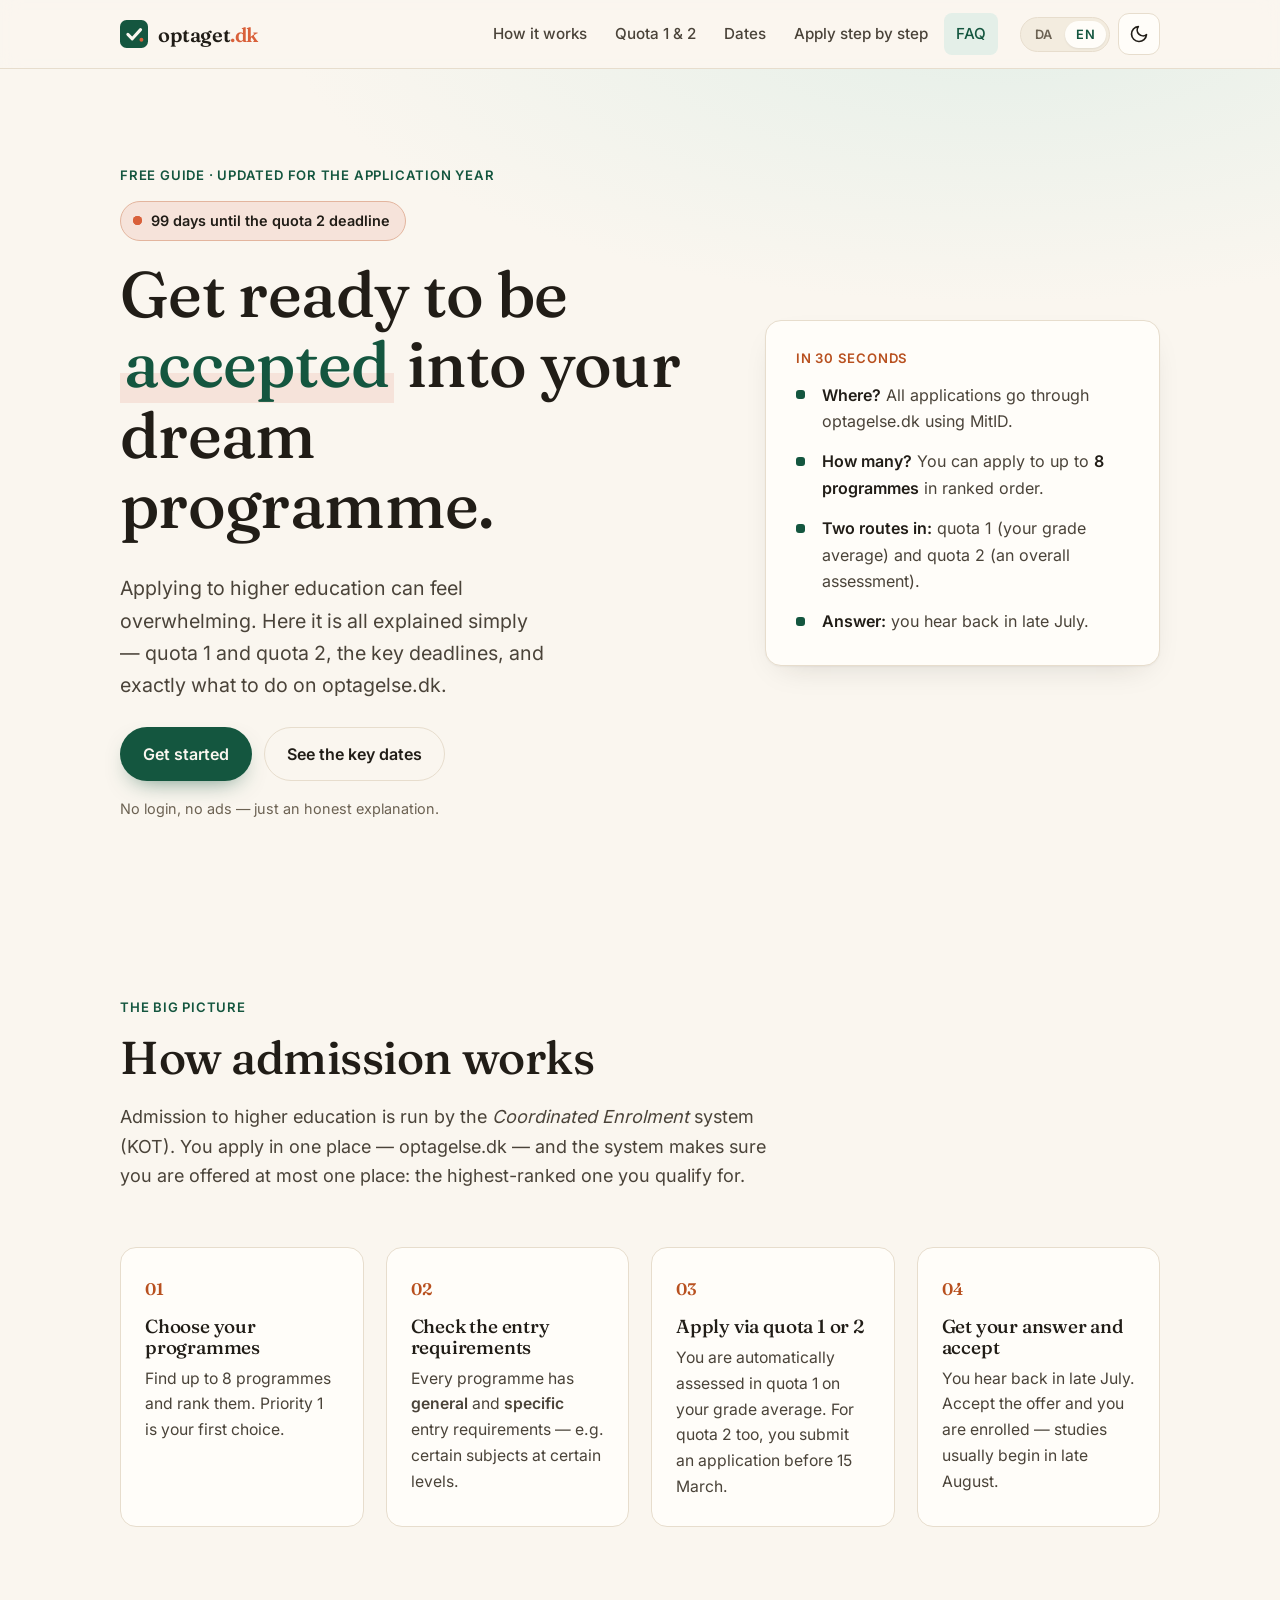
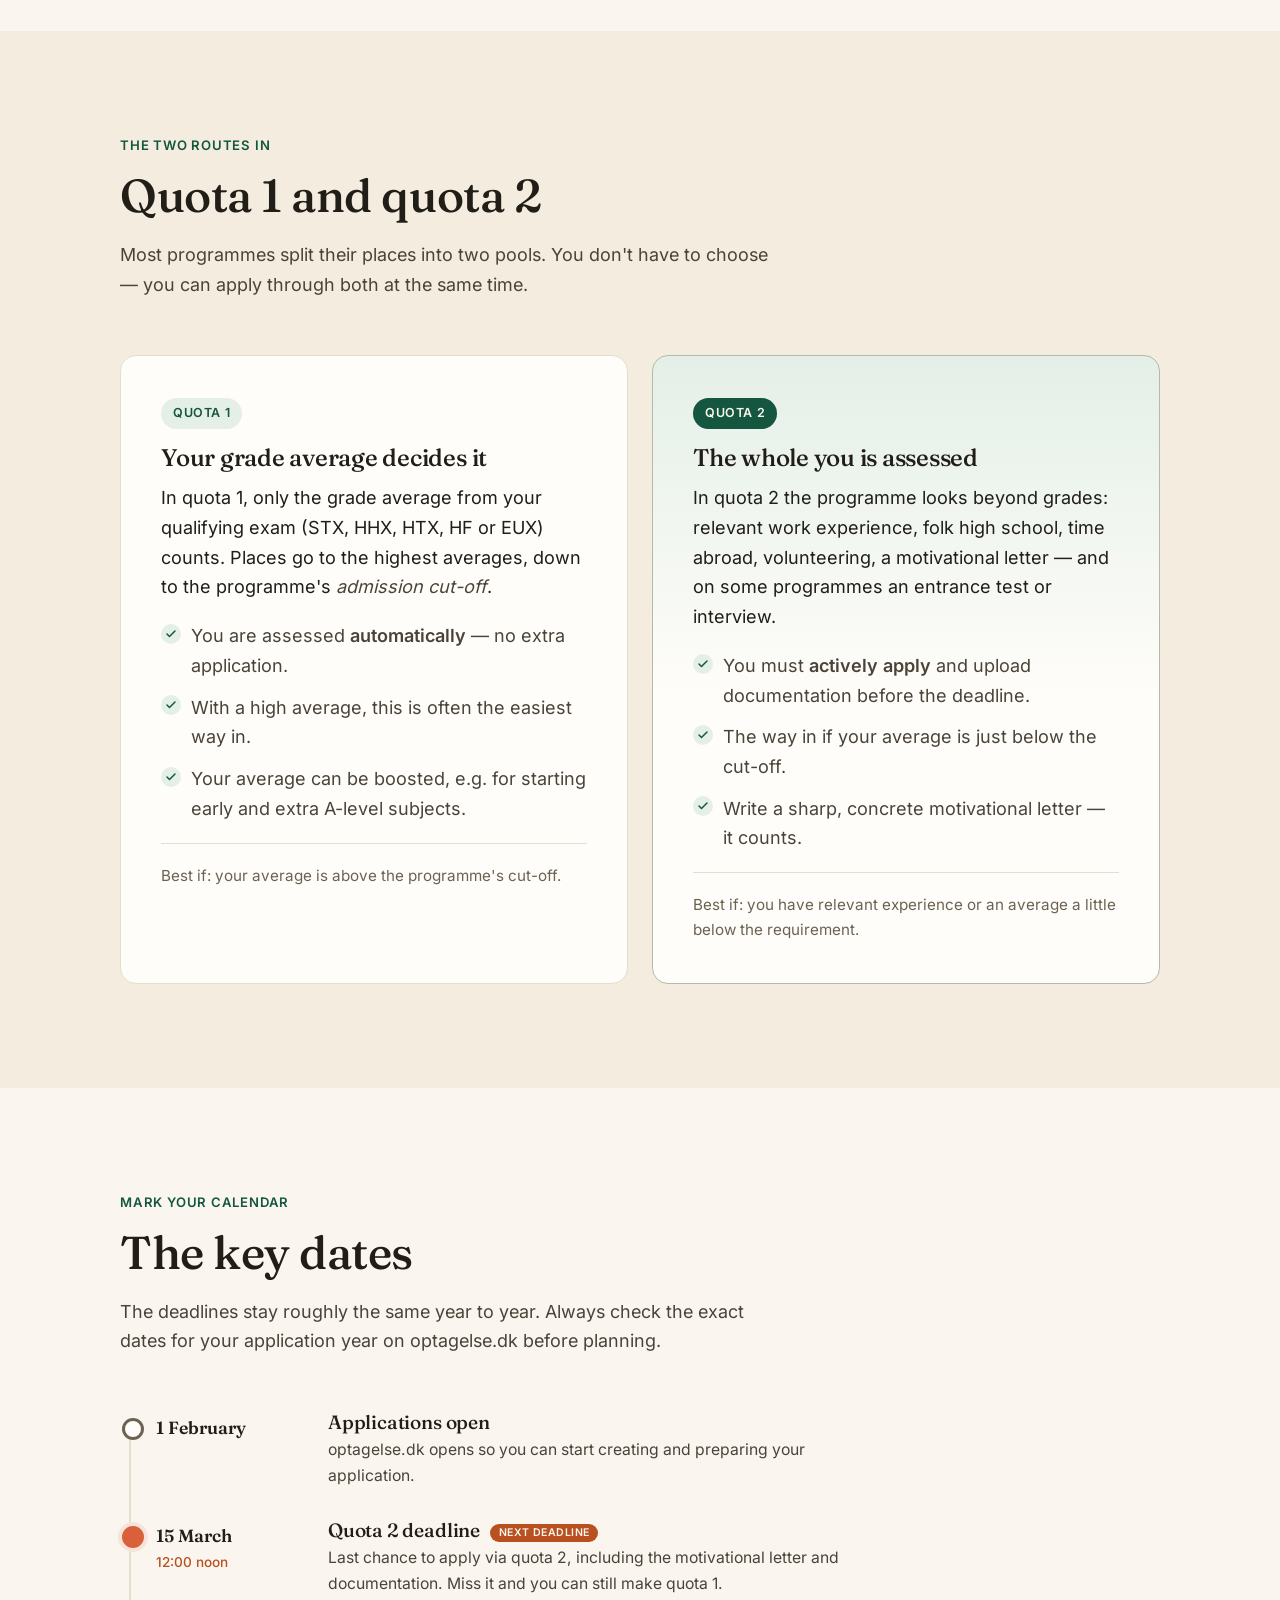
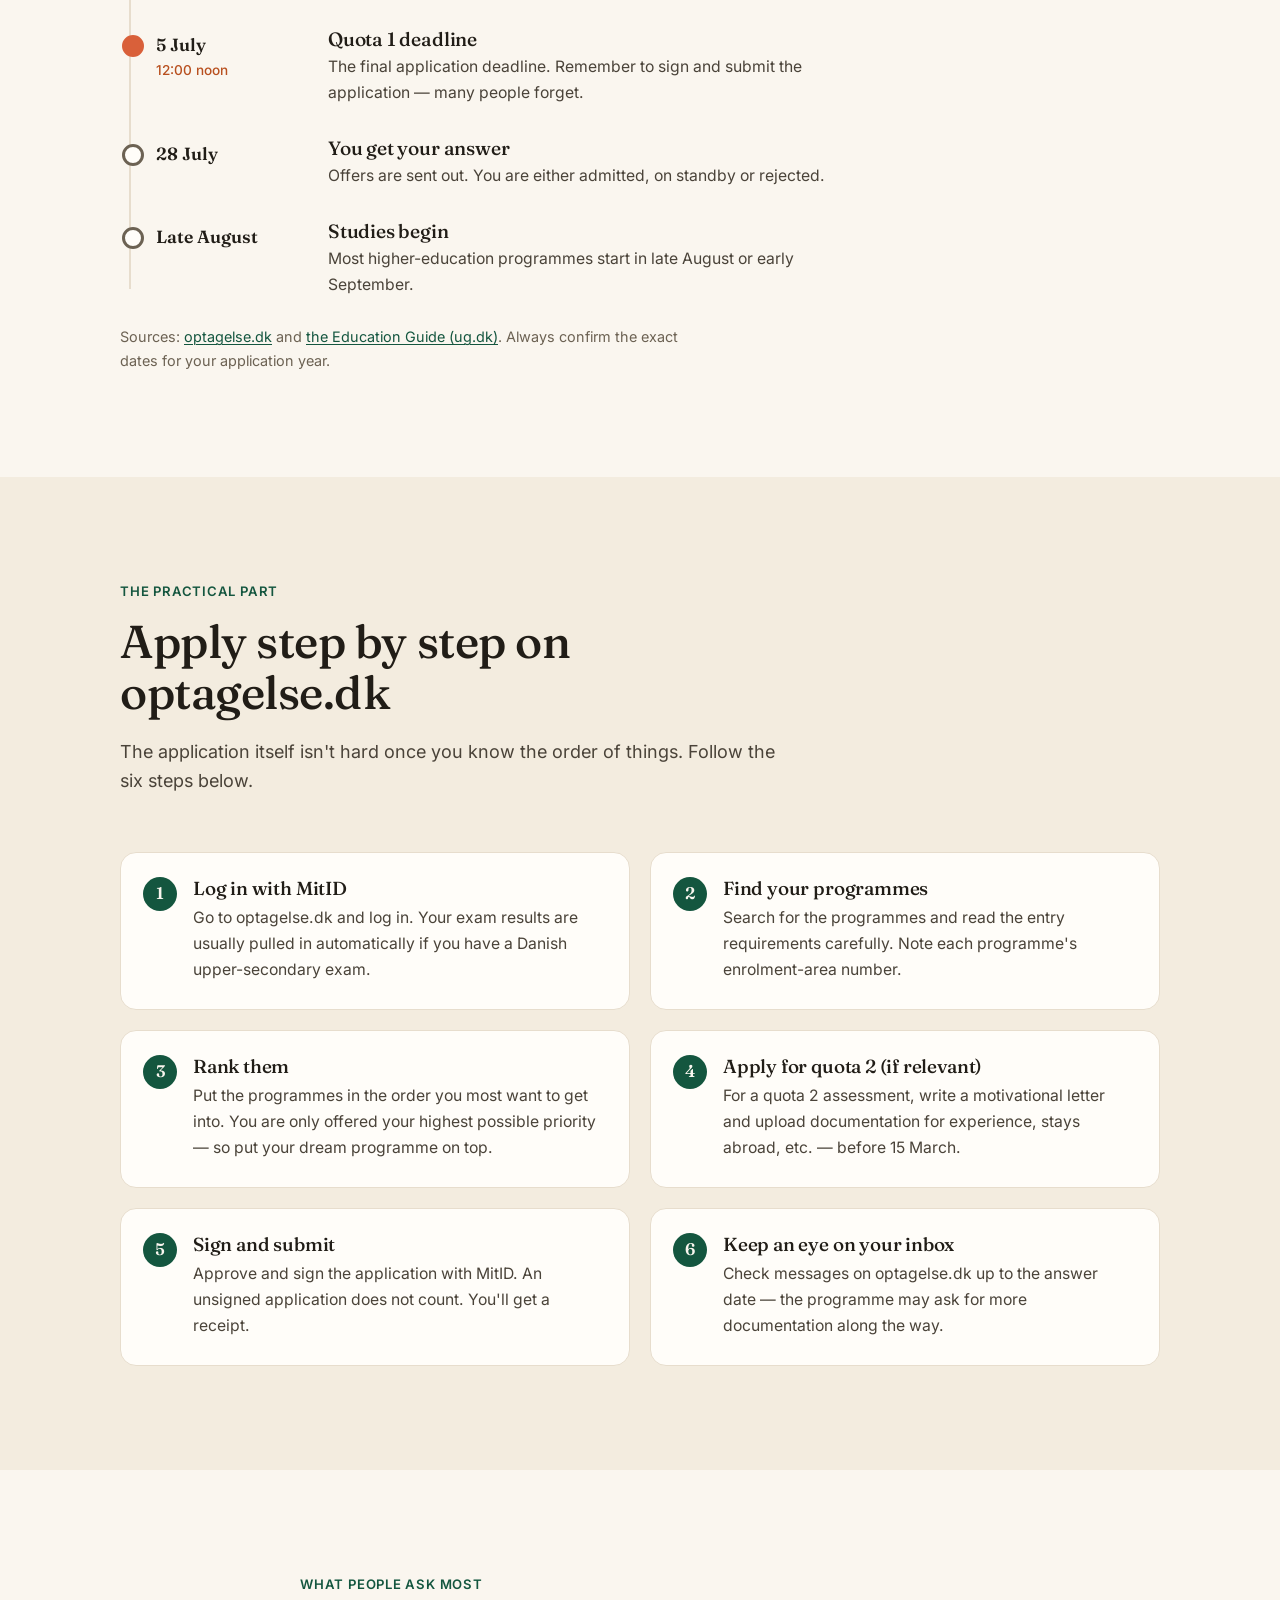
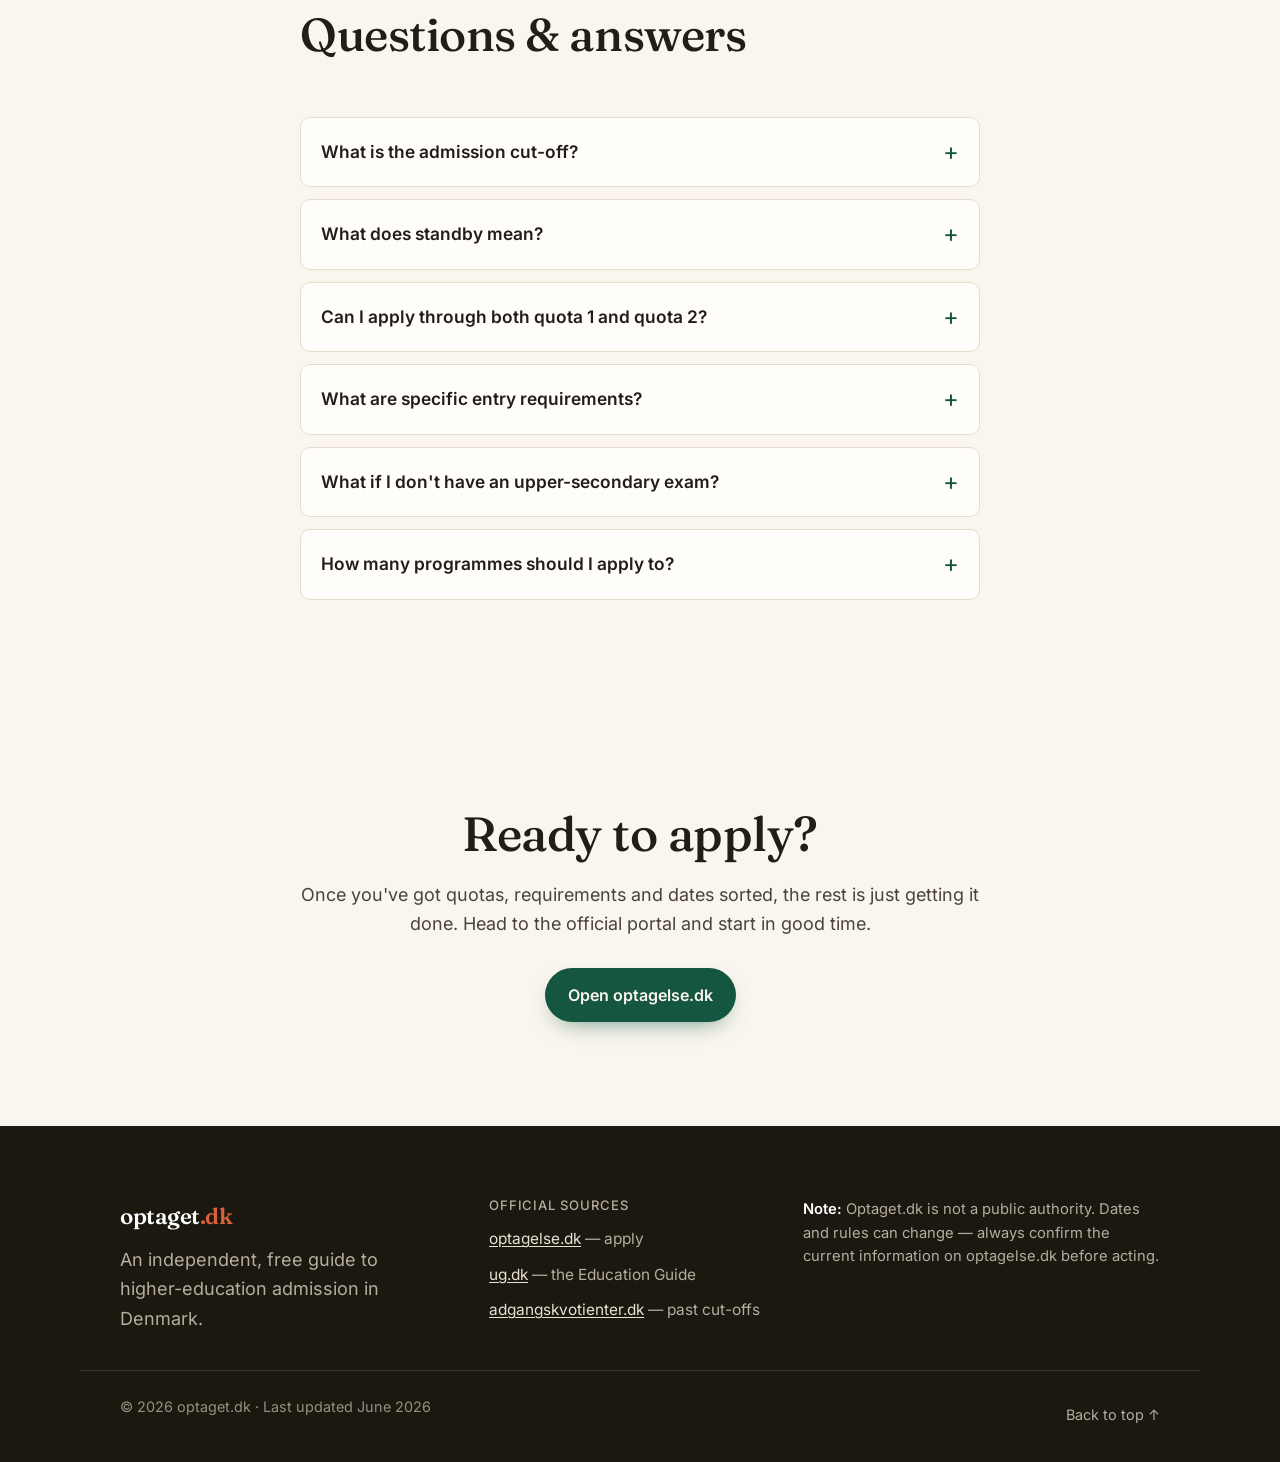
==== index.html @ 53b621f3 "HowTo-schema, sidst opdateret/kilder, a11y AA, print, progressbar, vedligehold - HowTo-strukturerede" ====
<!DOCTYPE html>
<html lang="da">
<head>
  <meta charset="UTF-8" />
  <meta name="viewport" content="width=device-width, initial-scale=1.0" />

  <!-- No-flash: sæt tema + sprog før render -->
  <script>
    (function () {
      try {
        var t = localStorage.getItem("optaget-theme");
        if (!t) t = matchMedia("(prefers-color-scheme: dark)").matches ? "dark" : "light";
        document.documentElement.setAttribute("data-theme", t);

        var l = localStorage.getItem("optaget-lang");
        if (!l) {
          var langs = navigator.languages || [navigator.language || "da"];
          l = langs.some(function (x) { return x && x.toLowerCase().indexOf("da") === 0; }) ? "da" : "en";
        }
        document.documentElement.setAttribute("lang", l);
      } catch (e) {}
    })();
  </script>

  <title>Optaget.dk — Din enkle guide til studieoptag i Danmark</title>
  <meta name="description" content="En enkel, gratis guide til at blive optaget på en videregående uddannelse i Danmark: kvote 1, kvote 2, vigtige datoer og sådan søger du trin for trin på optagelse.dk." />
  <meta name="theme-color" content="#14563f" media="(prefers-color-scheme: light)" />
  <meta name="theme-color" content="#16140e" media="(prefers-color-scheme: dark)" />

  <meta property="og:title" content="Optaget.dk — Din enkle guide til studieoptag" />
  <meta property="og:description" content="Kvote 1 og 2, vigtige frister og sådan søger du trin for trin på optagelse.dk." />
  <meta property="og:type" content="website" />
  <meta property="og:locale" content="da_DK" />
  <meta property="og:locale:alternate" content="en_GB" />
  <meta property="og:url" content="https://optaget.dk/" />
  <meta property="og:image" content="https://optaget.dk/assets/og-image.png" />
  <meta property="og:image:width" content="1200" />
  <meta property="og:image:height" content="630" />
  <meta property="og:image:alt" content="Optaget.dk — din enkle guide til studieoptag i Danmark" />
  <meta name="twitter:card" content="summary_large_image" />

  <link rel="icon" href="favicon.svg" type="image/svg+xml" />
  <link rel="apple-touch-icon" href="/assets/icons/apple-touch-icon.png" />
  <link rel="manifest" href="/site.webmanifest" />
  <link rel="canonical" href="https://optaget.dk/" />

  <link rel="preload" href="assets/fonts/inter-latin.woff2" as="font" type="font/woff2" crossorigin />
  <link rel="preload" href="assets/fonts/fraunces-latin.woff2" as="font" type="font/woff2" crossorigin />

  <link rel="stylesheet" href="assets/styles.css" />

  <!-- Strukturerede data: hjemmeside + FAQ (kan give rich results i Google) -->
  <script type="application/ld+json">
  {
    "@context": "https://schema.org",
    "@graph": [
      {
        "@type": "WebSite",
        "@id": "https://optaget.dk/#website",
        "url": "https://optaget.dk/",
        "name": "Optaget.dk",
        "description": "En enkel, gratis guide til studieoptag i Danmark: kvote 1, kvote 2, vigtige datoer og sådan søger du på optagelse.dk.",
        "inLanguage": "da-DK"
      },
      {
        "@type": "HowTo",
        "@id": "https://optaget.dk/#how-to-apply",
        "name": "Sådan søger du ind på en videregående uddannelse i Danmark",
        "description": "Trin for trin: sådan søger du ind via optagelse.dk — fra login med MitID til underskrift og svar.",
        "inLanguage": "da-DK",
        "totalTime": "PT1H",
        "tool": [
          { "@type": "HowToTool", "name": "MitID" },
          { "@type": "HowToTool", "name": "optagelse.dk" }
        ],
        "step": [
          { "@type": "HowToStep", "position": 1, "name": "Log ind med MitID", "text": "Gå til optagelse.dk og log ind. Dine eksamensresultater hentes typisk automatisk, hvis du har en dansk gymnasial eksamen.", "url": "https://optaget.dk/#trin" },
          { "@type": "HowToStep", "position": 2, "name": "Find dine uddannelser", "text": "Søg uddannelserne frem og læs adgangskravene grundigt. Notér uddannelsens optagelsesområdenummer.", "url": "https://optaget.dk/#trin" },
          { "@type": "HowToStep", "position": 3, "name": "Prioritér", "text": "Sæt uddannelserne i den rækkefølge, du helst vil ind på. Du bliver kun tilbudt din højest mulige prioritet — så sæt drømmestudiet øverst.", "url": "https://optaget.dk/#trin" },
          { "@type": "HowToStep", "position": 4, "name": "Søg kvote 2 (hvis relevant)", "text": "Skal du vurderes i kvote 2, skriver du en motiveret ansøgning og uploader dokumentation for erfaring, ophold m.m. — inden 15. marts.", "url": "https://optaget.dk/#trin" },
          { "@type": "HowToStep", "position": 5, "name": "Underskriv og send", "text": "Godkend og signér ansøgningen med MitID. En ansøgning, der ikke er underskrevet, tæller ikke. Du får en kvittering.", "url": "https://optaget.dk/#trin" },
          { "@type": "HowToStep", "position": 6, "name": "Hold øje med din indbakke", "text": "Tjek beskeder på optagelse.dk frem til svardatoen — uddannelsen kan bede om mere dokumentation undervejs.", "url": "https://optaget.dk/#trin" }
        ]
      },
      {
        "@type": "FAQPage",
        "@id": "https://optaget.dk/#faq",
        "inLanguage": "da-DK",
        "mainEntity": [
          {
            "@type": "Question",
            "name": "Hvad er adgangskvotienten?",
            "acceptedAnswer": { "@type": "Answer", "text": "Det er det laveste gennemsnit, der gav adgang til en uddannelse i kvote 1 sidste år. Den fastsættes ikke på forhånd — den afhænger af, hvor mange der søger, og hvilke snit de har. Tallet fra sidste år er kun en pejling." }
          },
          {
            "@type": "Question",
            "name": "Hvad betyder standby?",
            "acceptedAnswer": { "@type": "Answer", "text": "Et standbytilbud betyder, at du ikke fik en plads nu, men kommer forrest i køen, hvis en plads bliver ledig — ellers er du garanteret optagelse året efter, hvis du takker ja. Du skal aktivt acceptere standbypladsen." }
          },
          {
            "@type": "Question",
            "name": "Kan jeg søge både kvote 1 og kvote 2?",
            "acceptedAnswer": { "@type": "Answer", "text": "Ja. Søger du i kvote 2 inden 15. marts, bliver du vurderet i begge kvoter automatisk. Det giver dig to chancer for at komme ind på samme uddannelse." }
          },
          {
            "@type": "Question",
            "name": "Hvad er specifikke adgangskrav?",
            "acceptedAnswer": { "@type": "Answer", "text": "Det er bestemte fag på bestemte niveauer (fx Matematik B eller Engelsk B), som du skal have bestået for at kunne optages. Nogle uddannelser kræver også en bestemt minimumskarakter i et fag eller et bestemt samlet snit." }
          },
          {
            "@type": "Question",
            "name": "Hvad hvis jeg ikke har en gymnasial eksamen?",
            "acceptedAnswer": { "@type": "Answer", "text": "Du kan ofte stadig komme i betragtning i kvote 2 på baggrund af en samlet vurdering, og nogle uddannelser tilbyder en optagelsesprøve. Mangler du enkelte fag, kan du tage dem som GSK (gymnasiale suppleringskurser) eller enkeltfag på HF." }
          },
          {
            "@type": "Question",
            "name": "Hvor mange uddannelser bør jeg søge?",
            "acceptedAnswer": { "@type": "Answer", "text": "Du kan søge op til 8. Det er en god idé at bruge flere prioriteter: et par ambitiøse ønsker øverst og mindst én realistisk mulighed længere nede, så du har et sikkerhedsnet." }
          }
        ]
      }
    ]
  }
  </script>
</head>
<body>
  <div class="reading-progress" aria-hidden="true"><span data-progress-bar></span></div>
  <a class="skip-link" href="#hovedindhold" data-i18n="a11y.skip">Spring til indhold</a>

  <header class="site-header" id="top">
    <div class="container header-inner">
      <a class="brand" href="#top" aria-label="Optaget.dk">
        <span class="brand-mark" aria-hidden="true">
          <svg viewBox="0 0 64 64" xmlns="http://www.w3.org/2000/svg">
            <rect width="64" height="64" rx="15" fill="#14563f"/>
            <path d="M18 33 L28 43 L47 22" fill="none" stroke="#faf6ef" stroke-width="7" stroke-linecap="round" stroke-linejoin="round"/>
            <circle cx="49" cy="45" r="4.5" fill="#d9603a"/>
          </svg>
        </span>
        <span class="brand-name">optaget<span class="brand-dot">.dk</span></span>
      </a>

      <div class="header-right">
        <nav class="site-nav" aria-label="Hovedmenu">
          <ul class="nav-list" id="nav-list">
            <li><a href="#sadan-virker-det" data-i18n="nav.how">Sådan virker det</a></li>
            <li><a href="#kvoter" data-i18n="nav.quotas">Kvote 1 &amp; 2</a></li>
            <li><a href="#datoer" data-i18n="nav.dates">Datoer</a></li>
            <li><a href="#trin" data-i18n="nav.apply">Søg trin for trin</a></li>
            <li><a href="#faq" data-i18n="nav.faq">FAQ</a></li>
          </ul>
        </nav>

        <div class="tools">
          <div class="lang-switch" role="group" aria-label="Sprog / Language">
            <button type="button" class="lang-btn" data-lang-set="da" aria-pressed="true">DA</button>
            <button type="button" class="lang-btn" data-lang-set="en" aria-pressed="false">EN</button>
          </div>

          <button type="button" class="icon-btn theme-btn" data-theme-toggle
                  aria-label="Skift mellem lys og mørk" data-i18n-aria="a11y.theme">
            <svg class="ic ic-sun" viewBox="0 0 24 24" aria-hidden="true" fill="none" stroke="currentColor" stroke-width="2" stroke-linecap="round" stroke-linejoin="round">
              <circle cx="12" cy="12" r="4"/>
              <path d="M12 2v2M12 20v2M4.93 4.93l1.41 1.41M17.66 17.66l1.41 1.41M2 12h2M20 12h2M4.93 19.07l1.41-1.41M17.66 6.34l1.41-1.41"/>
            </svg>
            <svg class="ic ic-moon" viewBox="0 0 24 24" aria-hidden="true" fill="none" stroke="currentColor" stroke-width="2" stroke-linecap="round" stroke-linejoin="round">
              <path d="M21 12.79A9 9 0 1 1 11.21 3 7 7 0 0 0 21 12.79z"/>
            </svg>
          </button>

          <button class="icon-btn nav-toggle" aria-expanded="false" aria-controls="nav-list"
                  aria-label="Åbn menu" data-i18n-aria="a11y.menu">
            <span class="nav-toggle-bar" aria-hidden="true"></span>
          </button>
        </div>
      </div>
    </div>
  </header>

  <main id="hovedindhold">

    <!-- HERO -->
    <section class="hero">
      <div class="container hero-grid">
        <div class="hero-text">
          <p class="eyebrow" data-i18n="hero.eyebrow">Gratis guide · opdateret til ansøgningsåret</p>
          <a class="next-deadline" href="#datoer" data-next-deadline hidden>
            <span class="nd-dot" aria-hidden="true"></span>
            <span data-nd-text></span>
          </a>
          <h1 data-i18n-html="hero.h1">Bliv klar til at blive <span class="hl">optaget</span> på drømmestudiet.</h1>
          <p class="lead" data-i18n="hero.lead">
            At søge ind på en videregående uddannelse kan virke uoverskueligt.
            Her får du det hele forklaret enkelt — kvote 1 og kvote 2,
            de vigtige frister, og præcis hvad du skal gøre på optagelse.dk.
          </p>
          <div class="hero-cta">
            <a class="btn btn-primary" href="#trin" data-i18n="hero.cta1">Kom i gang</a>
            <a class="btn btn-ghost" href="#datoer" data-i18n="hero.cta2">Se de vigtige datoer</a>
          </div>
          <p class="hero-note" data-i18n="hero.note">Ingen login, ingen reklamer — bare en ærlig forklaring.</p>
        </div>

        <aside class="hero-card" aria-label="Hurtigt overblik">
          <h2 class="card-title" data-i18n="hero.cardTitle">På 30 sekunder</h2>
          <ul class="quick-list">
            <li data-i18n-html="hero.q1"><strong>Hvor?</strong> Alle ansøgninger sker på <span class="nowrap">optagelse.dk</span> med MitID.</li>
            <li data-i18n-html="hero.q2"><strong>Hvor mange?</strong> Du kan søge op til <strong>8 uddannelser</strong> i prioriteret rækkefølge.</li>
            <li data-i18n-html="hero.q3"><strong>To veje ind:</strong> kvote 1 (dit snit) og kvote 2 (en helhedsvurdering).</li>
            <li data-i18n-html="hero.q4"><strong>Svar:</strong> du får besked sidst i juli.</li>
          </ul>
        </aside>
      </div>
    </section>

    <!-- SÅDAN VIRKER DET -->
    <section id="sadan-virker-det" class="section">
      <div class="container">
        <header class="section-head">
          <p class="eyebrow" data-i18n="how.eyebrow">Det store billede</p>
          <h2 data-i18n="how.h2">Sådan virker optagelsen</h2>
          <p class="section-intro" data-i18n-html="how.intro">
            Optaget til de videregående uddannelser styres af <em>Den Koordinerede
            Tilmelding</em> (KOT). Du søger ét sted — optagelse.dk — og systemet
            sørger for, at du højst får tilbudt én plads: den højest prioriterede,
            du kan komme ind på.
          </p>
        </header>

        <div class="feature-grid">
          <article class="feature">
            <span class="feature-num">01</span>
            <h3 data-i18n="how.f1.t">Vælg dine uddannelser</h3>
            <p data-i18n="how.f1.d">Find op til 8 uddannelser og sæt dem i prioriteret rækkefølge. Prioritet 1 er dit førstevalg.</p>
          </article>
          <article class="feature">
            <span class="feature-num">02</span>
            <h3 data-i18n="how.f2.t">Tjek adgangskravene</h3>
            <p data-i18n-html="how.f2.d">Hver uddannelse har <strong>generelle</strong> og <strong>specifikke</strong> adgangskrav — fx bestemte fag på bestemte niveauer.</p>
          </article>
          <article class="feature">
            <span class="feature-num">03</span>
            <h3 data-i18n="how.f3.t">Søg via kvote 1 eller 2</h3>
            <p data-i18n="how.f3.d">Du bliver automatisk vurderet i kvote 1 på dit snit. Vil du også i kvote 2, sender du en ansøgning før 15. marts.</p>
          </article>
          <article class="feature">
            <span class="feature-num">04</span>
            <h3 data-i18n="how.f4.t">Få svar og sig ja</h3>
            <p data-i18n="how.f4.d">Sidst i juli får du svar. Takker du ja til pladsen, er du optaget — og studiestart er typisk sidst i august.</p>
          </article>
        </div>
      </div>
    </section>

    <!-- KVOTER -->
    <section id="kvoter" class="section section-alt">
      <div class="container">
        <header class="section-head">
          <p class="eyebrow" data-i18n="q.eyebrow">De to veje ind</p>
          <h2 data-i18n="q.h2">Kvote 1 og kvote 2</h2>
          <p class="section-intro" data-i18n="q.intro">
            De fleste uddannelser fordeler deres pladser i to puljer. Du behøver
            ikke vælge — du kan sagtens søge gennem begge på samme tid.
          </p>
        </header>

        <div class="kvote-grid">
          <article class="kvote-card">
            <div class="kvote-tag" data-i18n="q1.tag">Kvote 1</div>
            <h3 data-i18n="q1.t">Dit eksamensgennemsnit afgør det</h3>
            <p data-i18n-html="q1.body">
              I kvote 1 tæller kun gennemsnittet fra din adgangsgivende eksamen
              (STX, HHX, HTX, HF eller EUX). Pladserne gives til dem med de
              højeste snit, ned til uddannelsens <em>adgangskvotient</em>.
            </p>
            <ul class="check-list">
              <li data-i18n-html="q1.li1">Du bliver vurderet <strong>automatisk</strong> — ingen ekstra ansøgning.</li>
              <li data-i18n="q1.li2">Har du et højt snit, er det ofte den nemmeste vej ind.</li>
              <li data-i18n="q1.li3">Din kvotient kan stige med bonus for fx tidlig studiestart og ekstra A-fag.</li>
            </ul>
            <p class="kvote-foot" data-i18n="q1.foot">Bedst hvis: dit snit er over uddannelsens adgangskvotient.</p>
          </article>

          <article class="kvote-card kvote-card--accent">
            <div class="kvote-tag" data-i18n="q2.tag">Kvote 2</div>
            <h3 data-i18n="q2.t">Hele dig bliver vurderet</h3>
            <p data-i18n="q2.body">
              I kvote 2 ser uddannelsen på mere end karakterer: relevant
              erhvervserfaring, højskole, udlandsophold, frivilligt arbejde,
              en motiveret ansøgning — og på nogle studier en optagelsesprøve
              eller samtale.
            </p>
            <ul class="check-list">
              <li data-i18n-html="q2.li1">Du skal <strong>aktivt søge</strong> og uploade dokumentation før fristen.</li>
              <li data-i18n="q2.li2">Den vej ind, hvis dit snit er lige under adgangskvotienten.</li>
              <li data-i18n="q2.li3">Skriv en skarp, konkret motiveret ansøgning — den tæller.</li>
            </ul>
            <p class="kvote-foot" data-i18n="q2.foot">Bedst hvis: du har relevant erfaring eller et snit lidt under kravet.</p>
          </article>
        </div>
      </div>
    </section>

    <!-- DATOER -->
    <section id="datoer" class="section">
      <div class="container">
        <header class="section-head">
          <p class="eyebrow" data-i18n="d.eyebrow">Sæt kryds i kalenderen</p>
          <h2 data-i18n="d.h2">De vigtige datoer</h2>
          <p class="section-intro" data-i18n="d.intro">
            Fristerne ligger nogenlunde fast år efter år. Tjek altid de præcise
            datoer for dit ansøgningsår på optagelse.dk, før du planlægger.
          </p>
        </header>

        <ol class="timeline">
          <li class="timeline-item">
            <div class="timeline-date"><span data-i18n="d.t1.date">1. februar</span></div>
            <div class="timeline-body">
              <h3 data-i18n="d.t1.t">Ansøgningen åbner</h3>
              <p data-i18n="d.t1.d">optagelse.dk åbner, så du kan begynde at oprette og forberede din ansøgning.</p>
            </div>
          </li>
          <li class="timeline-item is-highlight" data-deadline="kvote2">
            <div class="timeline-date"><span data-i18n="d.t2.date">15. marts</span><span class="time" data-i18n="d.t2.time">kl. 12:00</span></div>
            <div class="timeline-body">
              <h3 data-i18n="d.t2.t">Frist for kvote 2</h3>
              <p data-i18n="d.t2.d">Sidste chance for at søge i kvote 2, inkl. motiveret ansøgning og dokumentation. Misser du den, kan du stadig nå kvote 1.</p>
            </div>
          </li>
          <li class="timeline-item is-highlight" data-deadline="kvote1">
            <div class="timeline-date"><span data-i18n="d.t3.date">5. juli</span><span class="time" data-i18n="d.t3.time">kl. 12:00</span></div>
            <div class="timeline-body">
              <h3 data-i18n="d.t3.t">Frist for kvote 1</h3>
              <p data-i18n="d.t3.d">Den endelige ansøgningsfrist. Husk at underskrive og sende ansøgningen — det glemmer mange.</p>
            </div>
          </li>
          <li class="timeline-item">
            <div class="timeline-date"><span data-i18n="d.t4.date">28. juli</span></div>
            <div class="timeline-body">
              <h3 data-i18n="d.t4.t">Du får svar</h3>
              <p data-i18n="d.t4.d">Svarene sendes ud. Du er enten optaget, på standby eller har fået afslag.</p>
            </div>
          </li>
          <li class="timeline-item">
            <div class="timeline-date"><span data-i18n="d.t5.date">Sidst i august</span></div>
            <div class="timeline-body">
              <h3 data-i18n="d.t5.t">Studiestart</h3>
              <p data-i18n="d.t5.d">De fleste videregående uddannelser starter i slutningen af august eller begyndelsen af september.</p>
            </div>
          </li>
        </ol>
        <p class="section-source" data-i18n-html="d.sources">
          Kilder: <a href="https://optagelse.dk" target="_blank" rel="noopener">optagelse.dk</a>
          og <a href="https://www.ug.dk" target="_blank" rel="noopener">UddannelsesGuiden (ug.dk)</a>.
          Bekræft altid de præcise datoer for dit ansøgningsår.
        </p>
      </div>
    </section>

    <!-- TRIN FOR TRIN -->
    <section id="trin" class="section section-alt">
      <div class="container">
        <header class="section-head">
          <p class="eyebrow" data-i18n="ap.eyebrow">Den praktiske del</p>
          <h2 data-i18n="ap.h2">Søg trin for trin på optagelse.dk</h2>
          <p class="section-intro" data-i18n="ap.intro">
            Selve ansøgningen er ikke svær, når du ved, hvad rækkefølgen er.
            Følg de seks trin herunder.
          </p>
        </header>

        <ol class="steps">
          <li class="step">
            <h3 data-i18n="ap.s1.t">Log ind med MitID</h3>
            <p data-i18n="ap.s1.d">Gå til optagelse.dk og log ind. Dine eksamensresultater hentes typisk automatisk, hvis du har en dansk gymnasial eksamen.</p>
          </li>
          <li class="step">
            <h3 data-i18n="ap.s2.t">Find dine uddannelser</h3>
            <p data-i18n="ap.s2.d">Søg uddannelserne frem og læs adgangskravene grundigt. Notér uddannelsens optagelsesområdenummer.</p>
          </li>
          <li class="step">
            <h3 data-i18n="ap.s3.t">Prioritér</h3>
            <p data-i18n="ap.s3.d">Sæt uddannelserne i den rækkefølge, du helst vil ind på. Du bliver kun tilbudt din højest mulige prioritet — så sæt drømmestudiet øverst.</p>
          </li>
          <li class="step">
            <h3 data-i18n="ap.s4.t">Søg kvote 2 (hvis relevant)</h3>
            <p data-i18n="ap.s4.d">Skal du vurderes i kvote 2, skriver du en motiveret ansøgning og uploader dokumentation for erfaring, ophold m.m. — inden 15. marts.</p>
          </li>
          <li class="step">
            <h3 data-i18n="ap.s5.t">Underskriv og send</h3>
            <p data-i18n="ap.s5.d">Godkend og signér ansøgningen med MitID. En ansøgning, der ikke er underskrevet, tæller ikke. Du får en kvittering.</p>
          </li>
          <li class="step">
            <h3 data-i18n="ap.s6.t">Hold øje med din indbakke</h3>
            <p data-i18n="ap.s6.d">Tjek beskeder på optagelse.dk frem til svardatoen — uddannelsen kan bede om mere dokumentation undervejs.</p>
          </li>
        </ol>
      </div>
    </section>

    <!-- FAQ -->
    <section id="faq" class="section">
      <div class="container container-narrow">
        <header class="section-head">
          <p class="eyebrow" data-i18n="faq.eyebrow">Det folk oftest spørger om</p>
          <h2 data-i18n="faq.h2">Spørgsmål &amp; svar</h2>
        </header>

        <div class="faq">
          <details>
            <summary data-i18n="faq.q1.q">Hvad er adgangskvotienten?</summary>
            <p data-i18n="faq.q1.a">Det er det laveste gennemsnit, der gav adgang til en uddannelse i kvote 1 sidste år. Den fastsættes ikke på forhånd — den afhænger af, hvor mange der søger, og hvilke snit de har. Tallet fra sidste år er kun en pejling.</p>
          </details>
          <details>
            <summary data-i18n="faq.q2.q">Hvad betyder standby?</summary>
            <p data-i18n="faq.q2.a">Et standbytilbud betyder, at du ikke fik en plads nu, men kommer forrest i køen, hvis en plads bliver ledig — ellers er du garanteret optagelse året efter, hvis du takker ja. Du skal aktivt acceptere standbypladsen.</p>
          </details>
          <details>
            <summary data-i18n="faq.q3.q">Kan jeg søge både kvote 1 og kvote 2?</summary>
            <p data-i18n="faq.q3.a">Ja. Søger du i kvote 2 inden 15. marts, bliver du vurderet i begge kvoter automatisk. Det giver dig to chancer for at komme ind på samme uddannelse.</p>
          </details>
          <details>
            <summary data-i18n="faq.q4.q">Hvad er specifikke adgangskrav?</summary>
            <p data-i18n="faq.q4.a">Det er bestemte fag på bestemte niveauer (fx Matematik B eller Engelsk B), som du skal have bestået for at kunne optages. Nogle uddannelser kræver også en bestemt minimumskarakter i et fag eller et bestemt samlet snit.</p>
          </details>
          <details>
            <summary data-i18n="faq.q5.q">Hvad hvis jeg ikke har en gymnasial eksamen?</summary>
            <p data-i18n="faq.q5.a">Du kan ofte stadig komme i betragtning i kvote 2 på baggrund af en samlet vurdering, og nogle uddannelser tilbyder en optagelsesprøve. Mangler du enkelte fag, kan du tage dem som GSK (gymnasiale suppleringskurser) eller enkeltfag på HF.</p>
          </details>
          <details>
            <summary data-i18n="faq.q6.q">Hvor mange uddannelser bør jeg søge?</summary>
            <p data-i18n="faq.q6.a">Du kan søge op til 8. Det er en god idé at bruge flere prioriteter: et par ambitiøse ønsker øverst og mindst én realistisk mulighed længere nede, så du har et sikkerhedsnet.</p>
          </details>
        </div>
      </div>
    </section>

    <!-- CTA -->
    <section class="section closing">
      <div class="container container-narrow closing-inner">
        <h2 data-i18n="close.h2">Klar til at søge?</h2>
        <p data-i18n="close.p">
          Når du har styr på kvoter, krav og datoer, er resten bare at få det gjort.
          Gå til den officielle portal og kom i gang i god tid.
        </p>
        <a class="btn btn-primary" href="https://optagelse.dk" target="_blank" rel="noopener" data-i18n="close.btn">Åbn optagelse.dk</a>
      </div>
    </section>

  </main>

  <footer class="site-footer">
    <div class="container footer-grid">
      <div class="footer-brand">
        <span class="brand-name">optaget<span class="brand-dot">.dk</span></span>
        <p data-i18n="foot.desc">En uafhængig, gratis guide til studieoptag i Danmark.</p>
      </div>

      <nav class="footer-links" aria-label="Officielle kilder">
        <h3 data-i18n="foot.sources">Officielle kilder</h3>
        <ul>
          <li><a href="https://optagelse.dk" target="_blank" rel="noopener">optagelse.dk</a> — <span data-i18n="foot.s1">søg ind</span></li>
          <li><a href="https://www.ug.dk" target="_blank" rel="noopener">ug.dk</a> — <span data-i18n="foot.s2">UddannelsesGuiden</span></li>
          <li><a href="https://adgangskvotienter.dk" target="_blank" rel="noopener">adgangskvotienter.dk</a> — <span data-i18n="foot.s3">tidligere kvotienter</span></li>
        </ul>
      </nav>

      <div class="footer-note">
        <p data-i18n-html="foot.note">
          <strong>Bemærk:</strong> Optaget.dk er ikke en offentlig myndighed.
          Datoer og regler kan ændre sig — bekræft altid de gældende oplysninger
          på optagelse.dk, før du handler.
        </p>
      </div>
    </div>
    <div class="container footer-bottom">
      <p>© <span id="year">2026</span> optaget.dk · <span data-i18n="foot.updated">Sidst opdateret juni 2026</span></p>
      <a href="#top" class="to-top" data-i18n="foot.toTop">Til toppen ↑</a>
    </div>
  </footer>

  <script src="assets/i18n.js"></script>
  <script src="assets/app.js" defer></script>
</body>
</html>
---- assets/styles.css ----
/* =========================================================
   Optaget.dk — stylesheet
   Redaktionelt, roligt skandinavisk udtryk.
   ========================================================= */

/* Self-hostede fonts (variable, latin-subset — dækker æøå).
   Ingen kald til Google = hurtigere og GDPR-sikkert. */
@font-face {
  font-family: "Fraunces";
  font-style: normal;
  font-weight: 400 600;
  font-display: swap;
  src: url("fonts/fraunces-latin.woff2") format("woff2");
}
@font-face {
  font-family: "Inter";
  font-style: normal;
  font-weight: 400 600;
  font-display: swap;
  src: url("fonts/inter-latin.woff2") format("woff2");
}

:root {
  /* Lyst tema (standard) */
  --paper:      #faf6ef;
  --paper-2:    #f3ecdf;
  --surface:    #fffdf9;
  --ink:        #211d17;
  --ink-soft:   #4a4339;
  --muted:      #6c6253;
  --line:       #e7ddcd;

  --green:      #14563f;
  --green-deep: #0f4332;
  --green-tint: #e4efe8;
  --accent:     #d9603a;
  --accent-soft:#f6e3da;
  --accent-text:#b8501f; /* mørkere coral til lille tekst (WCAG AA på lys baggrund) */

  --header-bg:  rgba(250, 246, 239, .82);
  --shadow: 0 1px 2px rgba(33,29,23,.04), 0 12px 32px -16px rgba(33,29,23,.18);

  /* Typografi */
  --serif: "Fraunces", Georgia, "Times New Roman", serif;
  --sans:  "Inter", system-ui, -apple-system, "Segoe UI", Roboto, sans-serif;

  /* Mål */
  --container: 1120px;
  --radius: 16px;
  --radius-sm: 10px;

  color-scheme: light;
}

/* Mørkt tema. Fallback uden JS: følg systemet når data-theme ikke er sat. */
@media (prefers-color-scheme: dark) {
  :root:not([data-theme]) {
    --paper:      #16140e;
    --paper-2:    #1c1a12;
    --surface:    #211e16;
    --ink:        #ece4d6;
    --ink-soft:   #c8bfac;
    --muted:      #968d7c;
    --line:       #322e23;
    --green:      #6fc09a;
    --green-deep: #8ad0af;
    --green-tint: #1e2c23;
    --accent:     #ed7e54;
    --accent-soft:#3a251b;
    --accent-text:#ed7e54; /* coral består allerede AA på mørk baggrund */
    --header-bg:  rgba(22, 20, 14, .82);
    --shadow: 0 1px 2px rgba(0,0,0,.3), 0 16px 40px -18px rgba(0,0,0,.6);
    color-scheme: dark;
  }
}

[data-theme="dark"] {
  --paper:      #16140e;
  --paper-2:    #1c1a12;
  --surface:    #211e16;
  --ink:        #ece4d6;
  --ink-soft:   #c8bfac;
  --muted:      #968d7c;
  --line:       #322e23;

  --green:      #6fc09a;
  --green-deep: #8ad0af;
  --green-tint: #1e2c23;
  --accent:     #ed7e54;
  --accent-soft:#3a251b;
  --accent-text:#ed7e54;

  --header-bg:  rgba(22, 20, 14, .82);
  --shadow: 0 1px 2px rgba(0,0,0,.3), 0 16px 40px -18px rgba(0,0,0,.6);

  color-scheme: dark;
}

* { box-sizing: border-box; }

html { transition: background-color .25s ease; }
body, .site-header, .feature, .kvote-card, .step, .faq details,
.hero-card, .btn, .nav-list a, .icon-btn, .lang-btn {
  transition: background-color .25s ease, border-color .25s ease, color .25s ease;
}

html {
  scroll-behavior: smooth;
  scroll-padding-top: 84px;
  -webkit-text-size-adjust: 100%;
}

body {
  margin: 0;
  font-family: var(--sans);
  font-size: 18px;
  line-height: 1.65;
  color: var(--ink);
  background: var(--paper);
  -webkit-font-smoothing: antialiased;
  text-rendering: optimizeLegibility;
}

@media (prefers-reduced-motion: reduce) {
  html { scroll-behavior: auto; }
  * { animation: none !important; transition: none !important; }
}

h1, h2, h3 {
  font-family: var(--serif);
  font-weight: 500;
  line-height: 1.1;
  letter-spacing: -0.01em;
  color: var(--ink);
  margin: 0 0 .4em;
}

p { margin: 0 0 1rem; }
a { color: var(--green); text-decoration-thickness: 1px; text-underline-offset: 2px; }
a:hover { color: var(--green-deep); }

em { font-style: italic; color: var(--ink-soft); }
strong { font-weight: 600; }
.nowrap { white-space: nowrap; }

.container {
  width: 100%;
  max-width: var(--container);
  margin-inline: auto;
  padding-inline: clamp(20px, 5vw, 40px);
}
.container-narrow { max-width: 760px; }

/* Tilgængelighed */
.sr-only {
  position: absolute; width: 1px; height: 1px;
  padding: 0; margin: -1px; overflow: hidden;
  clip: rect(0 0 0 0); white-space: nowrap; border: 0;
}
.skip-link {
  position: absolute; left: 12px; top: -60px;
  background: var(--green); color: var(--paper); padding: 10px 16px;
  border-radius: var(--radius-sm); z-index: 1000;
  transition: top .2s ease;
}
.skip-link:focus { top: 12px; color: var(--paper); }

:focus-visible {
  outline: 3px solid var(--accent);
  outline-offset: 3px;
  border-radius: 4px;
}

/* =========================================================
   Header
   ========================================================= */
.site-header {
  position: sticky; top: 0; z-index: 100;
  background: var(--header-bg);
  backdrop-filter: saturate(140%) blur(10px);
  border-bottom: 1px solid var(--line);
}
.header-inner {
  display: flex; align-items: center; justify-content: space-between;
  height: 68px; gap: 16px;
}
.header-right {
  display: flex; align-items: center; gap: clamp(8px, 2vw, 22px);
}
.brand {
  display: inline-flex; align-items: center; gap: 10px;
  text-decoration: none; color: var(--ink);
}
.brand-mark {
  width: 28px; height: 28px; flex: none; display: inline-block;
}
.brand-mark svg { width: 100%; height: 100%; display: block; }
.brand-name {
  font-family: var(--serif); font-weight: 600; font-size: 1.25rem;
  letter-spacing: -0.02em;
}
.brand-dot { color: var(--accent); }

.site-nav { display: flex; align-items: center; }
.nav-list {
  display: flex; gap: 4px; list-style: none; margin: 0; padding: 0;
}
.nav-list a {
  display: inline-block; padding: 8px 12px; border-radius: 8px;
  color: var(--ink-soft); text-decoration: none; font-size: .95rem;
  font-weight: 500; transition: background .15s ease, color .15s ease;
}
.nav-list a:hover { background: var(--paper-2); color: var(--ink); }
.nav-list a.is-active { color: var(--green); background: var(--green-tint); }

/* Værktøjer: sprog- og temaskifter */
.tools { display: flex; align-items: center; gap: 8px; }

.lang-switch {
  display: inline-flex; padding: 3px; gap: 2px;
  background: var(--paper-2); border: 1px solid var(--line);
  border-radius: 999px;
}
.lang-btn {
  appearance: none; border: 0; cursor: pointer;
  font-family: var(--sans); font-weight: 600; font-size: .8rem;
  letter-spacing: .02em; color: var(--muted);
  padding: 6px 11px; border-radius: 999px; background: transparent;
  transition: background .15s ease, color .15s ease;
}
.lang-btn:hover { color: var(--ink); }
.lang-btn.is-active {
  background: var(--surface); color: var(--green);
  box-shadow: 0 1px 2px rgba(0,0,0,.08);
}

.icon-btn {
  display: inline-grid; place-items: center;
  width: 42px; height: 42px; cursor: pointer;
  border: 1px solid var(--line); background: var(--surface);
  border-radius: 11px; color: var(--ink); position: relative;
}
.icon-btn:hover { border-color: var(--muted); }
.icon-btn .ic { width: 20px; height: 20px; }

/* Vis solen i mørkt tema, månen i lyst tema */
.ic-sun { display: none; }
[data-theme="dark"] .ic-sun  { display: block; }
[data-theme="dark"] .ic-moon { display: none; }

.nav-toggle {
  display: none;
}
.nav-toggle-bar,
.nav-toggle-bar::before,
.nav-toggle-bar::after {
  content: ""; position: absolute; left: 50%; width: 20px; height: 2px;
  background: var(--ink); transform: translateX(-50%); transition: .2s ease;
}
.nav-toggle-bar { top: 50%; margin-top: -1px; }
.nav-toggle-bar::before { top: -6px; }
.nav-toggle-bar::after  { top: 6px; }
.nav-toggle[aria-expanded="true"] .nav-toggle-bar { background: transparent; }
.nav-toggle[aria-expanded="true"] .nav-toggle-bar::before { top: 0; transform: translateX(-50%) rotate(45deg); }
.nav-toggle[aria-expanded="true"] .nav-toggle-bar::after  { top: 0; transform: translateX(-50%) rotate(-45deg); }

/* =========================================================
   Buttons
   ========================================================= */
.btn {
  display: inline-flex; align-items: center; justify-content: center;
  gap: 8px; padding: 13px 22px; border-radius: 999px;
  font-family: var(--sans); font-weight: 600; font-size: 1rem;
  text-decoration: none; cursor: pointer; border: 1px solid transparent;
  transition: transform .12s ease, background .15s ease, box-shadow .15s ease;
}
.btn:active { transform: translateY(1px); }
.btn-primary {
  background: var(--green); color: var(--paper);
  box-shadow: 0 10px 24px -12px rgba(20,86,63,.7);
}
.btn-primary:hover { background: var(--green-deep); color: var(--paper); }
.btn-ghost {
  background: transparent; color: var(--ink); border-color: var(--line);
}
.btn-ghost:hover { background: var(--surface); border-color: var(--muted); color: var(--ink); }

/* =========================================================
   Hero
   ========================================================= */
.hero {
  position: relative;
  padding: clamp(48px, 8vw, 96px) 0 clamp(40px, 6vw, 72px);
  background:
    radial-gradient(1200px 500px at 78% -8%, var(--green-tint) 0%, transparent 60%),
    var(--paper);
  overflow: hidden;
}
.hero-grid {
  display: grid; grid-template-columns: 1.25fr .85fr; gap: clamp(32px, 5vw, 64px);
  align-items: center;
}
.eyebrow {
  font-size: .82rem; font-weight: 600; letter-spacing: .06em;
  text-transform: uppercase; color: var(--green);
  margin: 0 0 .9rem;
}
.hero h1 {
  font-size: clamp(2.4rem, 5.5vw, 4rem);
  margin-bottom: .5em;
}
.hero h1 .hl {
  color: var(--green);
  background: linear-gradient(transparent 62%, var(--accent-soft) 62%);
  padding: 0 .06em;
}
.lead {
  font-size: clamp(1.05rem, 1.6vw, 1.22rem);
  color: var(--ink-soft); max-width: 36ch;
}
.hero-cta { display: flex; flex-wrap: wrap; gap: 12px; margin: 1.6rem 0 1rem; }
.hero-note { font-size: .9rem; color: var(--muted); margin: 0; }

/* Nedtælling til næste frist */
.next-deadline {
  display: inline-flex; align-items: center; gap: 9px;
  margin: 0 0 18px; padding: 7px 15px 7px 12px;
  background: var(--accent-soft); color: var(--ink);
  border: 1px solid color-mix(in srgb, var(--accent) 32%, var(--line));
  border-radius: 999px; font-size: .9rem; font-weight: 600;
  text-decoration: none;
  transition: transform .12s ease, background .15s ease, border-color .15s ease;
}
.next-deadline:hover { transform: translateY(-1px); color: var(--ink); }
.next-deadline[hidden] { display: none; }
.nd-dot {
  width: 9px; height: 9px; border-radius: 50%; background: var(--accent);
  position: relative; flex: none;
}
.nd-dot::after {
  content: ""; position: absolute; inset: 0; border-radius: 50%;
  background: var(--accent); animation: nd-pulse 2.2s ease-out infinite;
}
@keyframes nd-pulse {
  0%   { transform: scale(1); opacity: .55; }
  70%  { transform: scale(2.6); opacity: 0; }
  100% { opacity: 0; }
}

.hero-card {
  background: var(--surface);
  border: 1px solid var(--line);
  border-radius: var(--radius);
  padding: clamp(22px, 3vw, 30px);
  box-shadow: var(--shadow);
}
.card-title {
  font-size: .82rem; font-weight: 600; letter-spacing: .06em;
  text-transform: uppercase; color: var(--accent-text);
  font-family: var(--sans); margin-bottom: 1rem;
}
.quick-list { list-style: none; margin: 0; padding: 0; display: grid; gap: 14px; }
.quick-list li {
  padding-left: 26px; position: relative; font-size: 1rem; color: var(--ink-soft);
}
.quick-list li::before {
  content: ""; position: absolute; left: 0; top: .55em;
  width: 9px; height: 9px; border-radius: 3px; background: var(--green);
}
.quick-list strong { color: var(--ink); display: inline; }

/* =========================================================
   Sections
   ========================================================= */
.section { padding: clamp(56px, 9vw, 104px) 0; }
.section-alt { background: var(--paper-2); }
.section-head { max-width: 60ch; margin-bottom: clamp(32px, 5vw, 56px); }
.section-head h2 { font-size: clamp(1.9rem, 3.6vw, 2.9rem); }
.section-intro { font-size: 1.12rem; color: var(--ink-soft); margin: 0; }

/* Feature grid */
.feature-grid {
  display: grid; grid-template-columns: repeat(4, 1fr); gap: 22px;
}
.feature {
  background: var(--surface); border: 1px solid var(--line);
  border-radius: var(--radius); padding: 26px 24px;
  transition: transform .15s ease, box-shadow .15s ease;
}
.feature:hover { transform: translateY(-3px); box-shadow: var(--shadow); }
.feature-num {
  font-family: var(--serif); font-size: 1.05rem; font-weight: 600;
  color: var(--accent-text); display: inline-block; margin-bottom: 14px;
  letter-spacing: .02em;
}
.feature h3 { font-size: 1.18rem; margin-bottom: .35em; }
.feature p { margin: 0; font-size: .98rem; color: var(--ink-soft); }

/* Kvote cards */
.kvote-grid { display: grid; grid-template-columns: 1fr 1fr; gap: 24px; }
.kvote-card {
  background: var(--surface); border: 1px solid var(--line);
  border-radius: var(--radius); padding: clamp(26px, 3.5vw, 40px);
  position: relative;
}
.kvote-card--accent {
  background: linear-gradient(180deg, var(--green-tint), var(--surface) 55%);
  border-color: color-mix(in srgb, var(--green) 25%, var(--line));
}
.kvote-tag {
  display: inline-block; font-size: .78rem; font-weight: 600;
  letter-spacing: .05em; text-transform: uppercase;
  color: var(--green); background: var(--green-tint);
  padding: 5px 12px; border-radius: 999px; margin-bottom: 16px;
}
.kvote-card--accent .kvote-tag { color: var(--paper); background: var(--green); }
.kvote-card h3 { font-size: 1.5rem; margin-bottom: .5em; }
.check-list { list-style: none; margin: 1.2rem 0; padding: 0; display: grid; gap: 12px; }
.check-list li { position: relative; padding-left: 30px; color: var(--ink-soft); }
.check-list li::before {
  content: ""; position: absolute; left: 0; top: .15em;
  width: 20px; height: 20px; border-radius: 50%;
  background: var(--green-tint);
}
.check-list li::after {
  content: ""; position: absolute; left: 0; top: .15em;
  width: 20px; height: 20px; background-color: var(--green);
  -webkit-mask: url("data:image/svg+xml,%3Csvg xmlns='http://www.w3.org/2000/svg' viewBox='0 0 24 24' fill='none' stroke='black' stroke-width='3' stroke-linecap='round' stroke-linejoin='round'%3E%3Cpolyline points='20 6 9 17 4 12'/%3E%3C/svg%3E") center / 12px no-repeat;
          mask: url("data:image/svg+xml,%3Csvg xmlns='http://www.w3.org/2000/svg' viewBox='0 0 24 24' fill='none' stroke='black' stroke-width='3' stroke-linecap='round' stroke-linejoin='round'%3E%3Cpolyline points='20 6 9 17 4 12'/%3E%3C/svg%3E") center / 12px no-repeat;
}
.kvote-foot {
  margin: 1.2rem 0 0; padding-top: 1.2rem; border-top: 1px solid var(--line);
  font-size: .95rem; color: var(--muted);
}

/* Timeline */
.timeline {
  list-style: none; margin: 0; padding: 0; position: relative;
  max-width: 760px;
}
.timeline::before {
  content: ""; position: absolute; left: 9px; top: 8px; bottom: 8px;
  width: 2px; background: var(--line);
}
.timeline-item {
  position: relative; display: grid; grid-template-columns: 150px 1fr;
  gap: 22px; padding: 0 0 32px 36px;
}
.timeline-item:last-child { padding-bottom: 0; }
.timeline-item::before {
  content: ""; position: absolute; left: 2px; top: 6px;
  width: 16px; height: 16px; border-radius: 50%;
  background: var(--surface); border: 3px solid var(--muted);
}
.timeline-item.is-highlight::before { border-color: var(--accent); background: var(--accent); }
.timeline-date {
  font-family: var(--serif); font-weight: 600; font-size: 1.1rem;
  color: var(--ink); padding-top: 1px;
}
.timeline-date .time {
  display: block; font-family: var(--sans); font-weight: 500;
  font-size: .85rem; color: var(--accent-text);
}
.timeline-body h3 { font-size: 1.2rem; margin-bottom: .2em; }
.timeline-item.is-next::before { box-shadow: 0 0 0 4px var(--accent-soft); }
.nd-badge {
  display: inline-block; margin-left: 10px; vertical-align: middle;
  font-family: var(--sans); font-size: .66rem; font-weight: 600;
  letter-spacing: .04em; text-transform: uppercase;
  color: var(--paper); background: var(--accent-text);
  padding: 3px 9px; border-radius: 999px;
}
.timeline-body p { margin: 0; color: var(--ink-soft); font-size: .98rem; }

/* Steps */
.steps {
  list-style: none; margin: 0; padding: 0;
  display: grid; grid-template-columns: 1fr 1fr; gap: 20px;
  counter-reset: step;
}
.step {
  background: var(--surface); border: 1px solid var(--line);
  border-radius: var(--radius); padding: 26px 26px 26px 72px;
  position: relative; counter-increment: step;
}
.step::before {
  content: counter(step); position: absolute; left: 22px; top: 24px;
  width: 34px; height: 34px; border-radius: 50%;
  background: var(--green); color: var(--paper);
  font-family: var(--serif); font-weight: 600; font-size: 1.05rem;
  display: grid; place-items: center;
}
.step h3 { font-size: 1.18rem; margin-bottom: .3em; }
.step p { margin: 0; color: var(--ink-soft); font-size: .98rem; }

/* FAQ */
.faq { display: grid; gap: 12px; }
.faq details {
  background: var(--surface); border: 1px solid var(--line);
  border-radius: var(--radius-sm); padding: 4px 20px;
  transition: border-color .15s ease;
}
.faq details[open] { border-color: color-mix(in srgb, var(--green) 30%, var(--line)); }
.faq summary {
  cursor: pointer; list-style: none; padding: 16px 28px 16px 0;
  font-weight: 600; font-size: 1.08rem; position: relative; color: var(--ink);
}
.faq summary::-webkit-details-marker { display: none; }
.faq summary::after {
  content: "+"; position: absolute; right: 0; top: 50%;
  transform: translateY(-50%); font-size: 1.5rem; font-weight: 400;
  color: var(--green); transition: transform .2s ease;
}
.faq details[open] summary::after { content: "–"; }
.faq details p { margin: 0 0 16px; color: var(--ink-soft); }

/* Closing */
.closing { text-align: center; }
.closing-inner h2 { font-size: clamp(2rem, 4vw, 3rem); }
.closing-inner p { color: var(--ink-soft); font-size: 1.12rem; margin-bottom: 1.8rem; }

/* =========================================================
   Footer
   ========================================================= */
.site-footer {
  background: #1b1810; color: #d9d1c4;
  padding: clamp(48px, 6vw, 72px) 0 28px;
}
[data-theme="dark"] .site-footer { border-top: 1px solid var(--line); }
.site-footer a { color: #e9e1d4; }
.site-footer a:hover { color: #fff; }
.footer-grid {
  display: grid; grid-template-columns: 1.2fr 1fr 1.3fr; gap: 40px;
  padding-bottom: 36px; border-bottom: 1px solid rgba(255,255,255,.12);
}
.footer-brand .brand-name { color: #fff; font-size: 1.4rem; }
.footer-brand p { margin: .6rem 0 0; color: #b6ad9f; max-width: 28ch; }
.footer-links h3, .footer-note strong { color: #fff; }
.footer-links h3 {
  font-family: var(--sans); font-size: .82rem; letter-spacing: .06em;
  text-transform: uppercase; margin-bottom: 14px; color: #b6ad9f;
}
.footer-links ul { list-style: none; margin: 0; padding: 0; display: grid; gap: 10px; }
.footer-links li { color: #b6ad9f; font-size: .96rem; }
.footer-note p { margin: 0; color: #b6ad9f; font-size: .92rem; line-height: 1.6; }
.footer-bottom {
  display: flex; justify-content: space-between; align-items: center;
  padding-top: 24px; font-size: .9rem; color: #97907f;
}
.footer-bottom a { color: #b6ad9f; text-decoration: none; }
.footer-bottom a:hover { color: #fff; }

/* Kildelinje under tidslinjen */
.section-source {
  margin: 28px 0 0; font-size: .9rem; color: var(--muted); max-width: 64ch;
}

/* Læse-progressbar */
.reading-progress {
  position: fixed; top: 0; left: 0; right: 0; height: 3px;
  z-index: 200; pointer-events: none; background: transparent;
}
.reading-progress > span {
  display: block; height: 100%; width: 100%;
  transform: scaleX(0); transform-origin: left center;
  background: linear-gradient(90deg, var(--green), var(--accent));
}

/* =========================================================
   Responsive
   ========================================================= */
@media (max-width: 920px) {
  .hero-grid { grid-template-columns: 1fr; }
  .hero-card { order: 2; }
  .feature-grid { grid-template-columns: 1fr 1fr; }
}

@media (max-width: 760px) {
  body { font-size: 17px; }
  .nav-toggle { display: inline-grid; }
  .nav-list {
    position: absolute; left: 0; right: 0; top: 100%;
    flex-direction: column; gap: 2px;
    background: var(--surface); border-top: 1px solid var(--line);
    border-bottom: 1px solid var(--line);
    padding: 10px clamp(20px, 5vw, 40px); box-shadow: var(--shadow);
    display: none;
  }
  .nav-list.is-open { display: flex; }
  .nav-list a { padding: 12px 14px; }

  .feature-grid { grid-template-columns: 1fr; }
  .kvote-grid { grid-template-columns: 1fr; }
  .steps { grid-template-columns: 1fr; }
  .timeline-item { grid-template-columns: 1fr; gap: 4px; }
  .footer-grid { grid-template-columns: 1fr; gap: 28px; }
}

@media (max-width: 420px) {
  .hero-cta { flex-direction: column; align-items: stretch; }
  .btn { width: 100%; }
}

/* =========================================================
   Print / PDF — ren, læsbar udgave (tvinger lyst tema)
   ========================================================= */
@media print {
  :root, [data-theme="dark"], :root:not([data-theme]) {
    --paper: #fff; --paper-2: #fff; --surface: #fff;
    --ink: #000; --ink-soft: #1a1a1a; --muted: #444; --line: #bbb;
    --green: #14563f; --green-deep: #0f4332; --green-tint: #eef4f0;
    --accent: #a8431f; --accent-text: #a8431f; --accent-soft: #f3e3da;
    --header-bg: #fff; --shadow: none;
  }
  /* Skjul interaktiv "chrome", der ikke giver mening på papir */
  .site-header, .reading-progress, .next-deadline, .hero-cta, .hero-note,
  .to-top, .closing { display: none !important; }

  html, body { background: #fff !important; color: #000 !important; }
  .section { padding: 18px 0 !important; }
  .hero { padding: 8px 0 16px !important; background: #fff !important; }

  .feature, .kvote-card, .step, .faq details, .hero-card {
    border: 1px solid #ccc !important; background: #fff !important;
    box-shadow: none !important; break-inside: avoid;
  }
  .kvote-card--accent { background: #fff !important; }
  /* Fald-tilbage: vis FAQ-svar selv hvis JS ikke nåede at folde dem ud */
  .faq details > *:not(summary) { display: block !important; }
  h1, h2, h3 { break-after: avoid; }
  .timeline, .steps, .feature-grid, .kvote-grid { break-inside: auto; }

  .site-footer {
    background: #fff !important; color: #000 !important;
    border-top: 1px solid #bbb; padding-top: 18px !important;
  }
  .site-footer a, .footer-brand .brand-name, .footer-links h3,
  .footer-links li, .footer-note p, .footer-bottom { color: #000 !important; }

  a { color: #000 !important; text-decoration: underline; }
  /* Vis fulde URL'er for eksterne links i brødteksten */
  main a[href^="http"]::after {
    content: " (" attr(href) ")"; font-size: .82em; color: #555;
    word-break: break-all;
  }
  @page { margin: 16mm; }
}
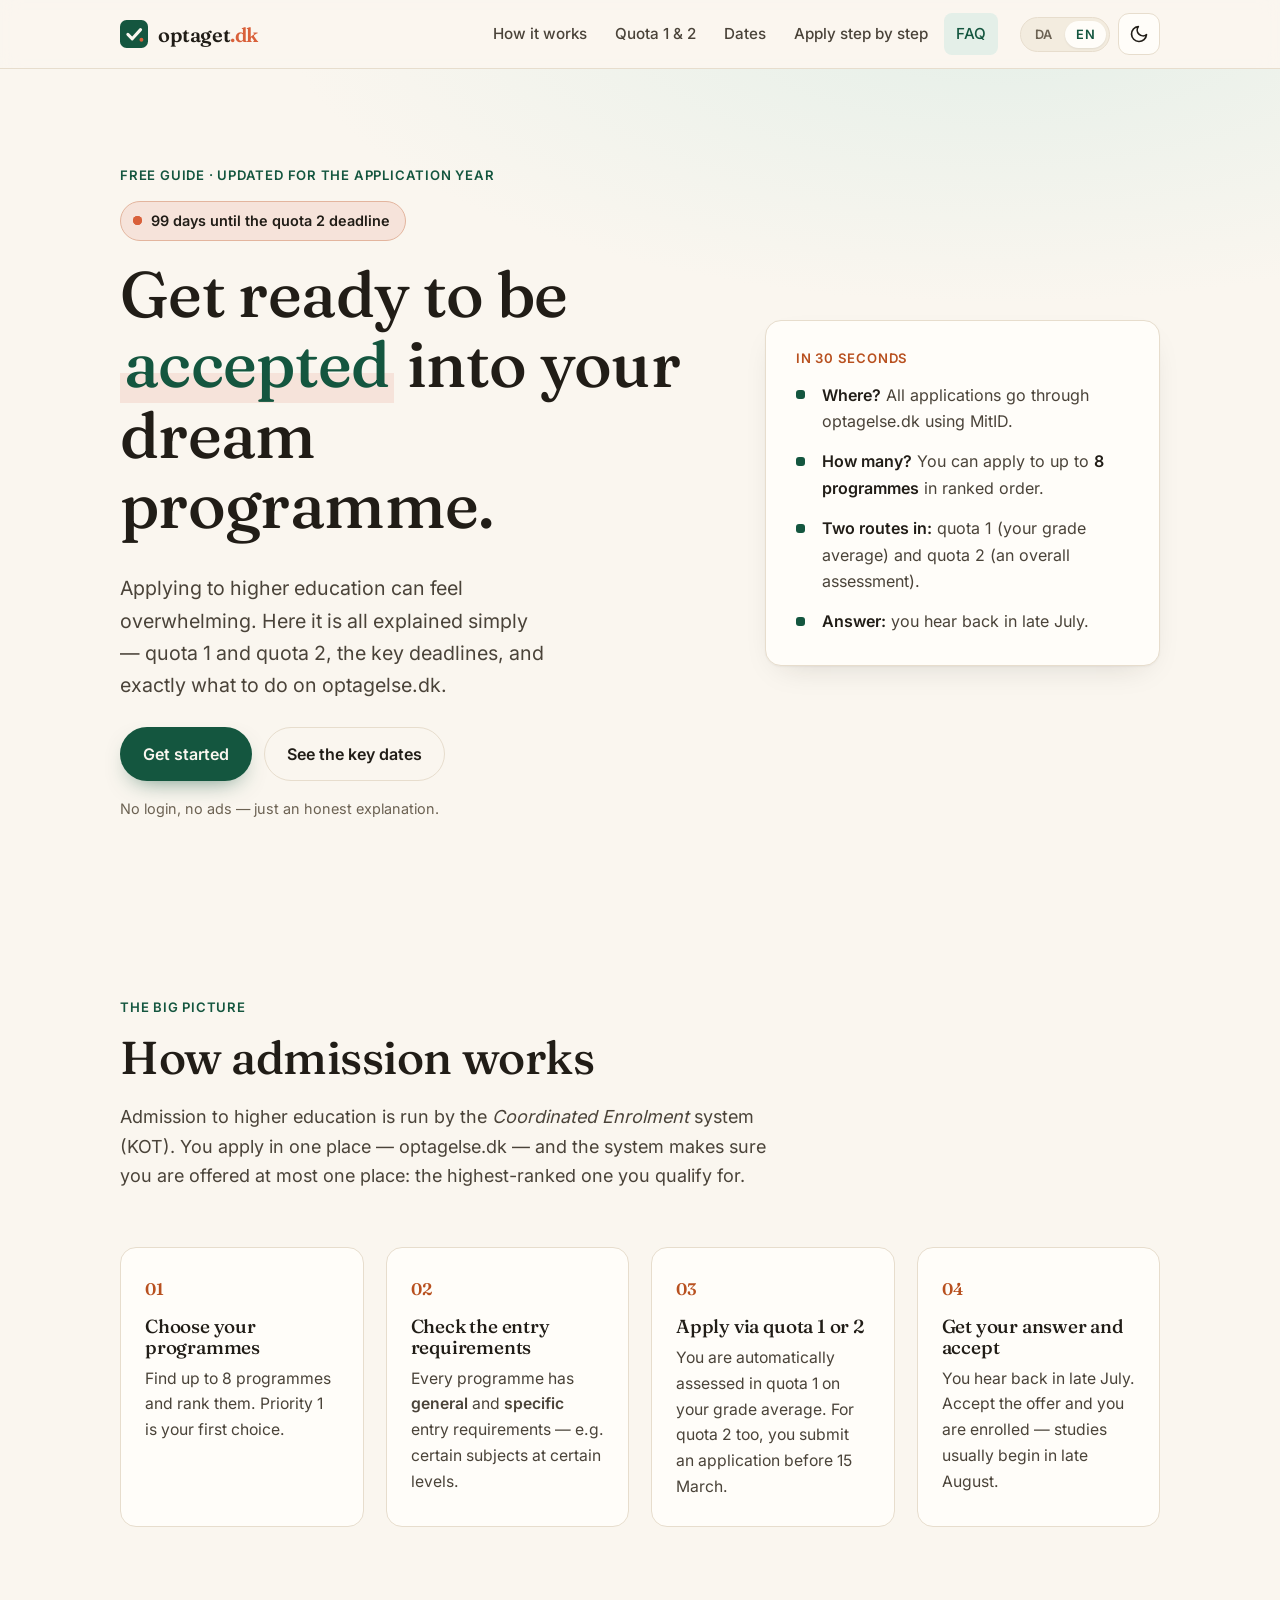
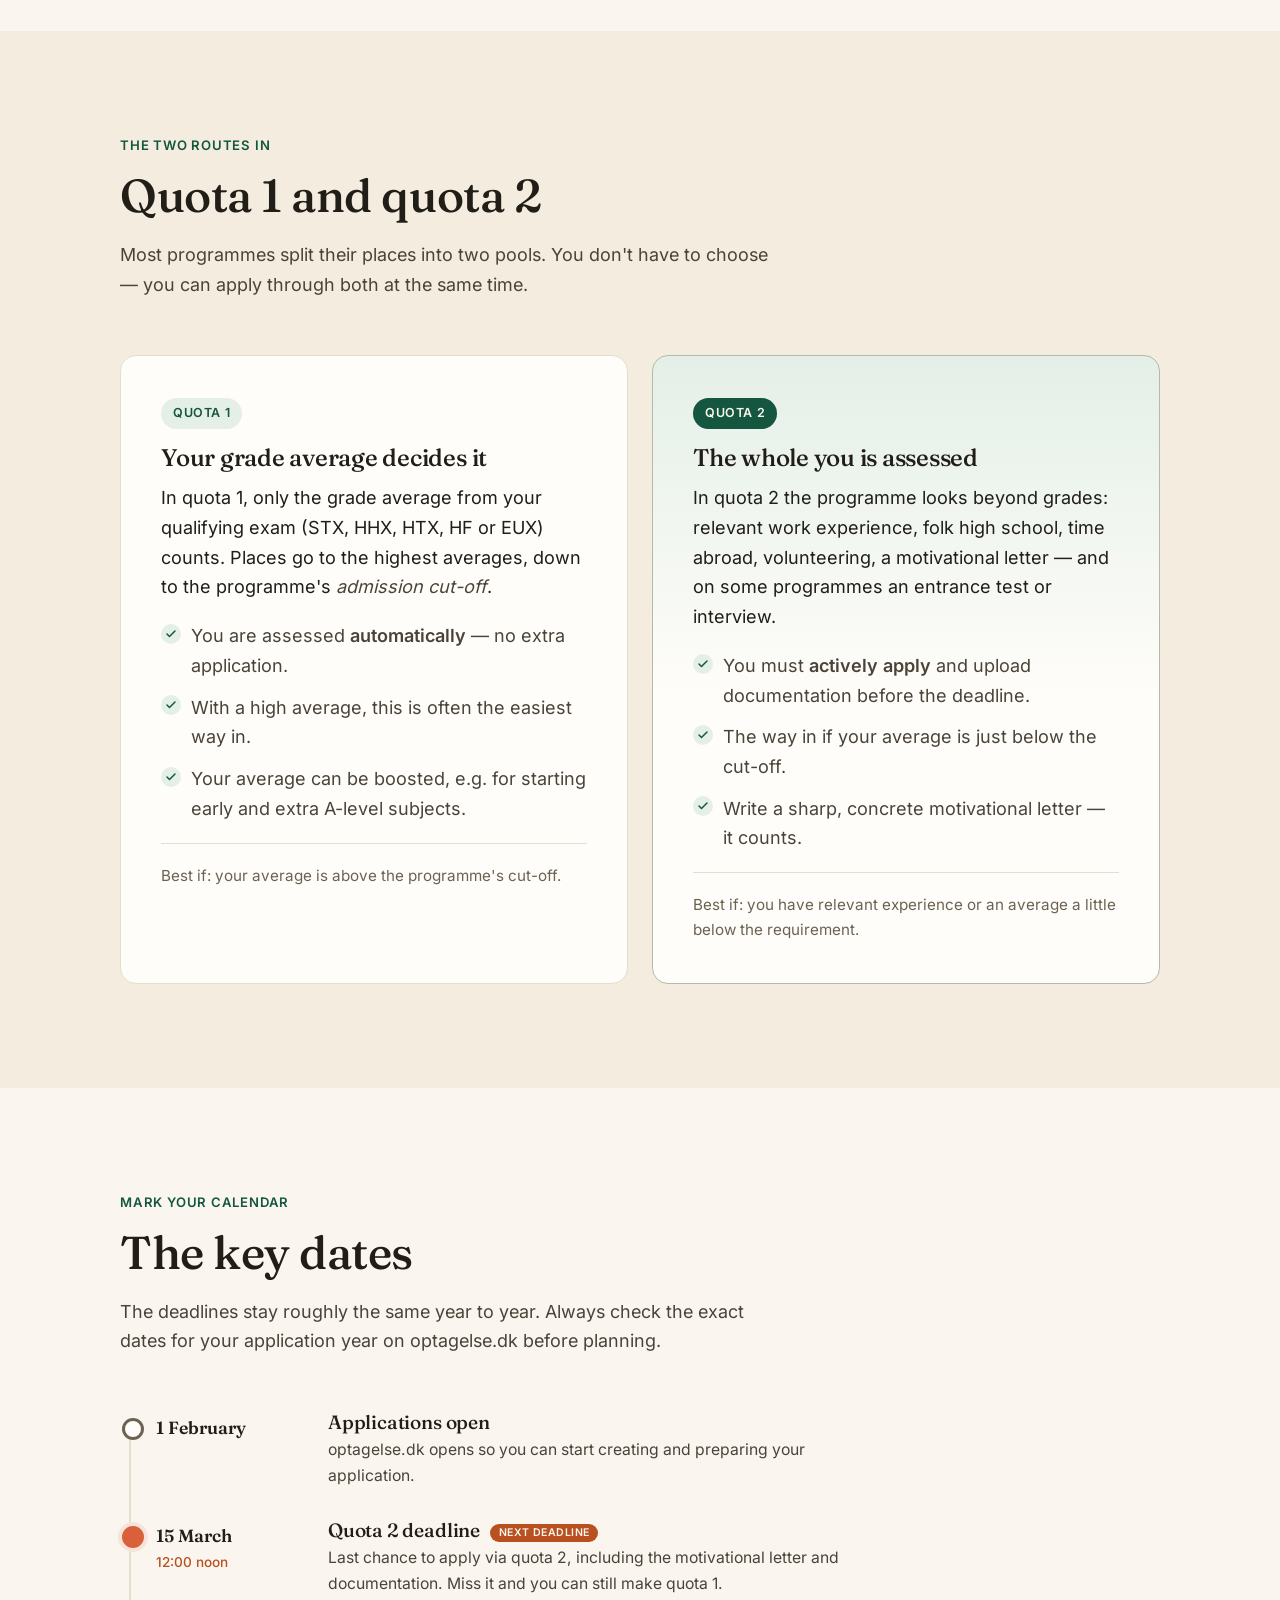
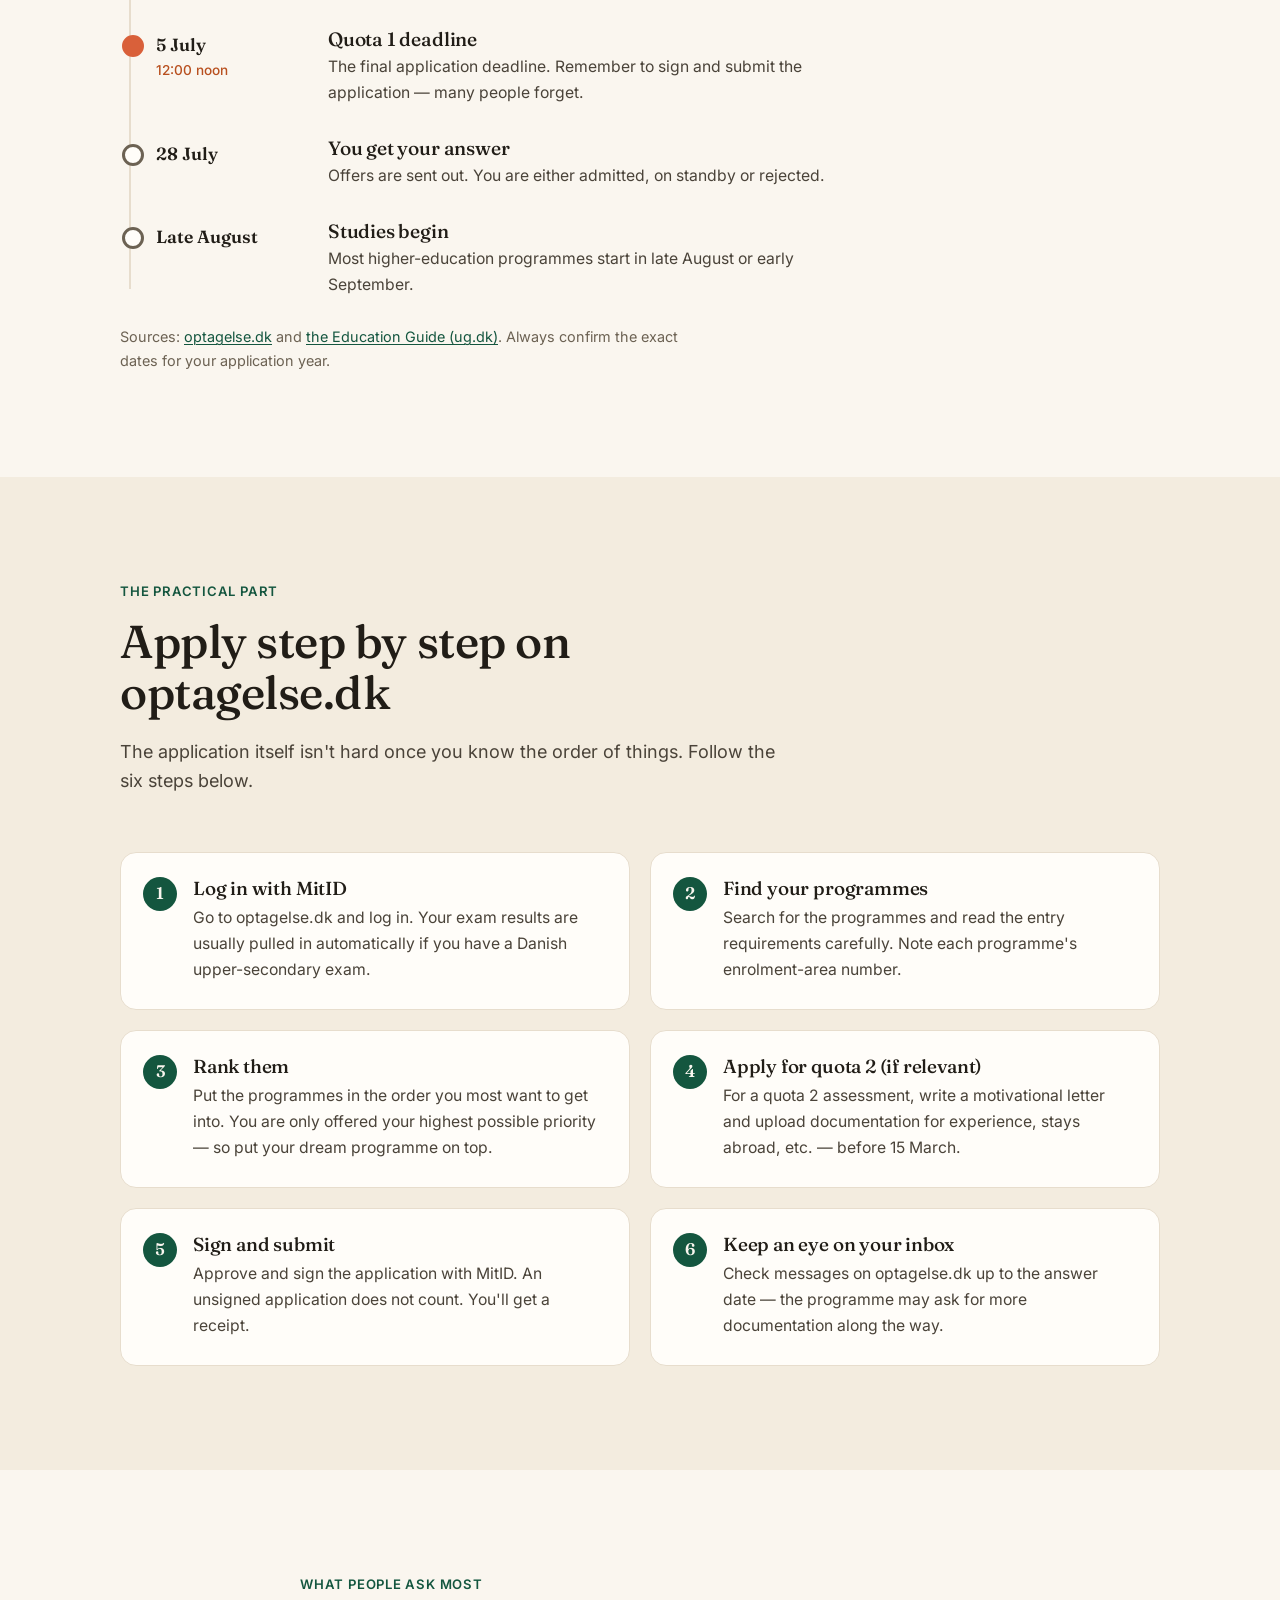
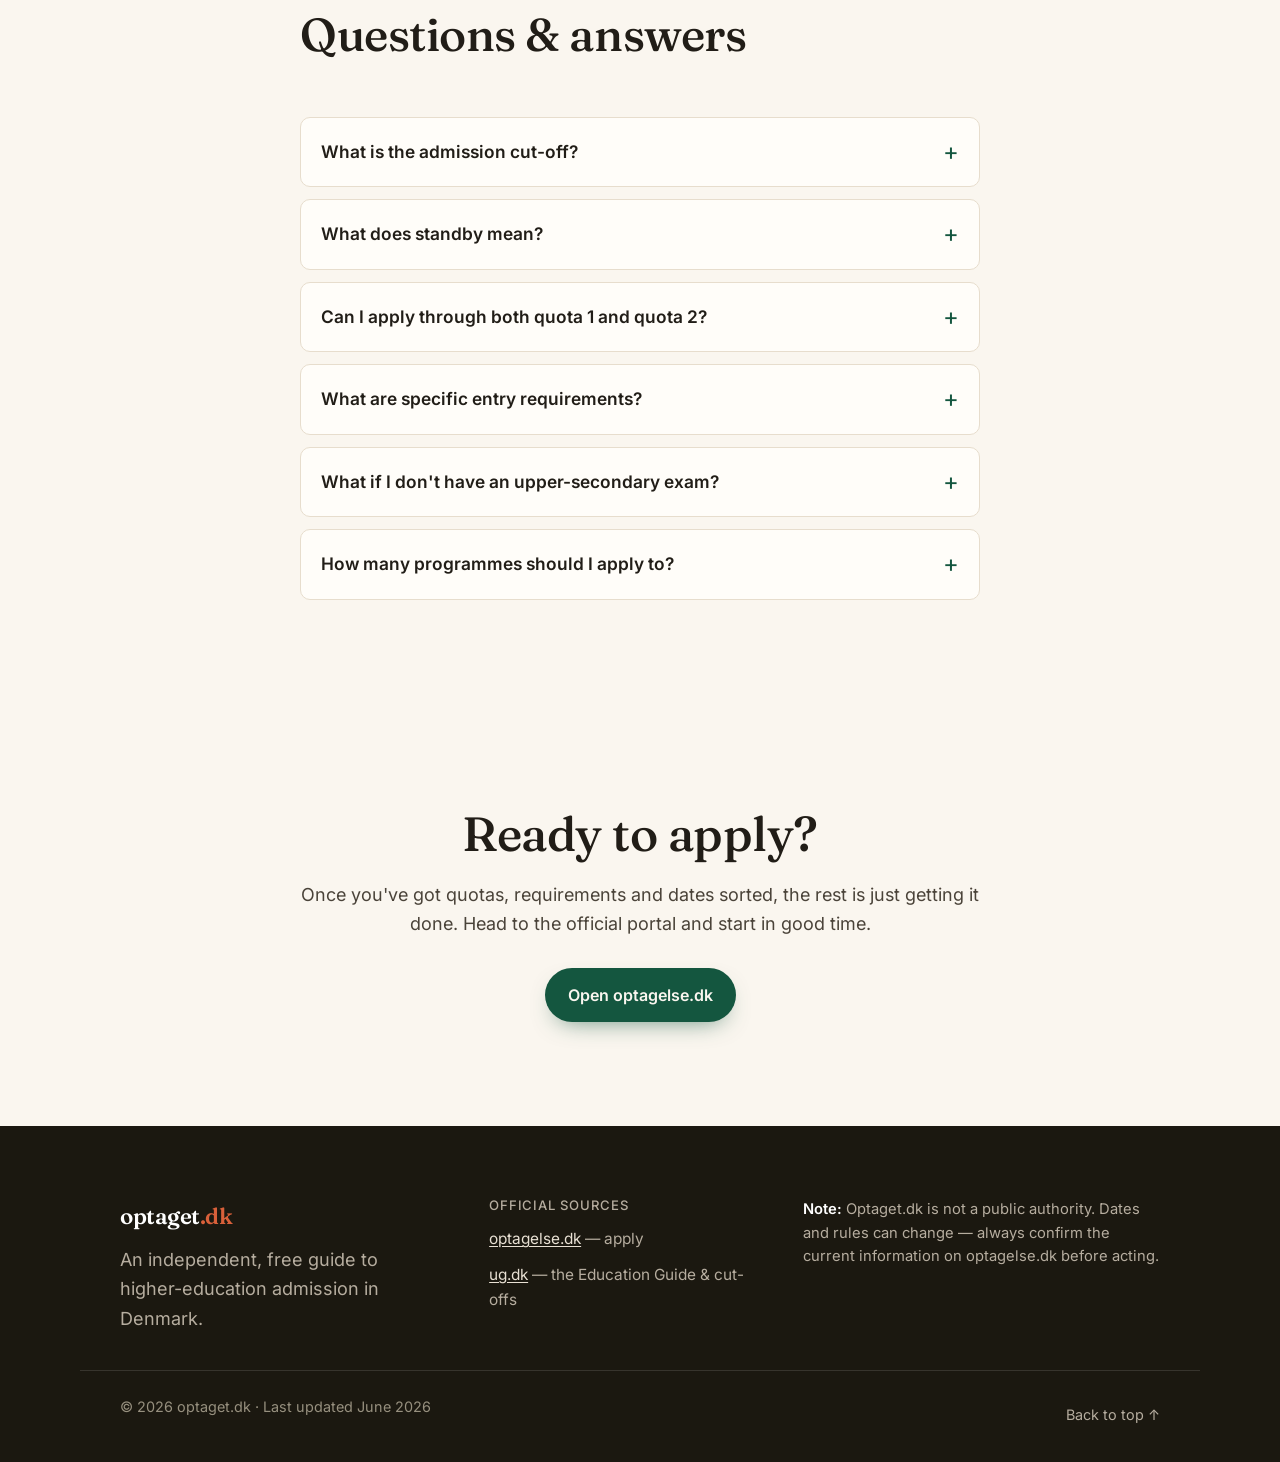
==== commit 52c5b800: "Fjern ikke-officiel kilde adgangskvotienter.dk adgangskvotienter.dk er ikke en officiel kilde (priva" ====
--- a/index.html
+++ b/index.html
@@ -461,8 +461,7 @@
         <h3 data-i18n="foot.sources">Officielle kilder</h3>
         <ul>
           <li><a href="https://optagelse.dk" target="_blank" rel="noopener">optagelse.dk</a> — <span data-i18n="foot.s1">søg ind</span></li>
-          <li><a href="https://www.ug.dk" target="_blank" rel="noopener">ug.dk</a> — <span data-i18n="foot.s2">UddannelsesGuiden</span></li>
-          <li><a href="https://adgangskvotienter.dk" target="_blank" rel="noopener">adgangskvotienter.dk</a> — <span data-i18n="foot.s3">tidligere kvotienter</span></li>
+          <li><a href="https://www.ug.dk" target="_blank" rel="noopener">ug.dk</a> — <span data-i18n="foot.s2">UddannelsesGuiden &amp; adgangskvotienter</span></li>
         </ul>
       </nav>
 
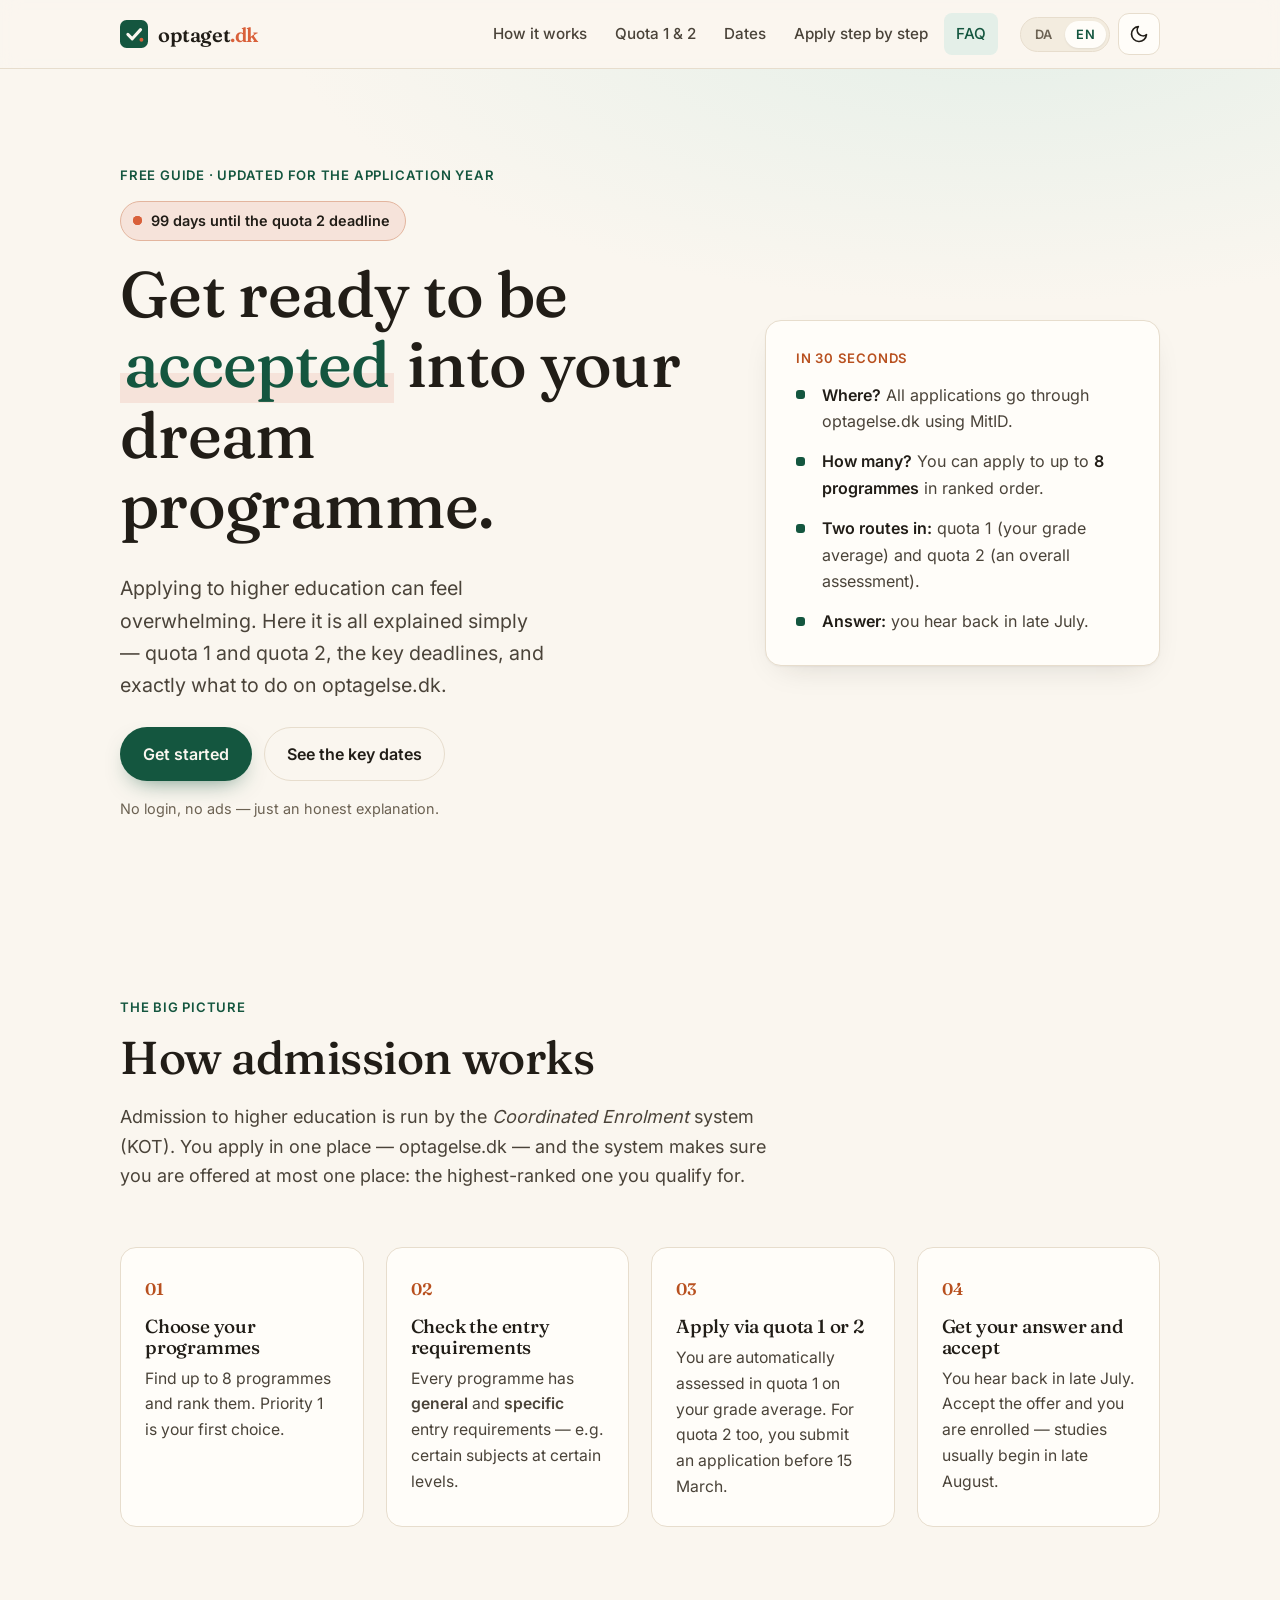
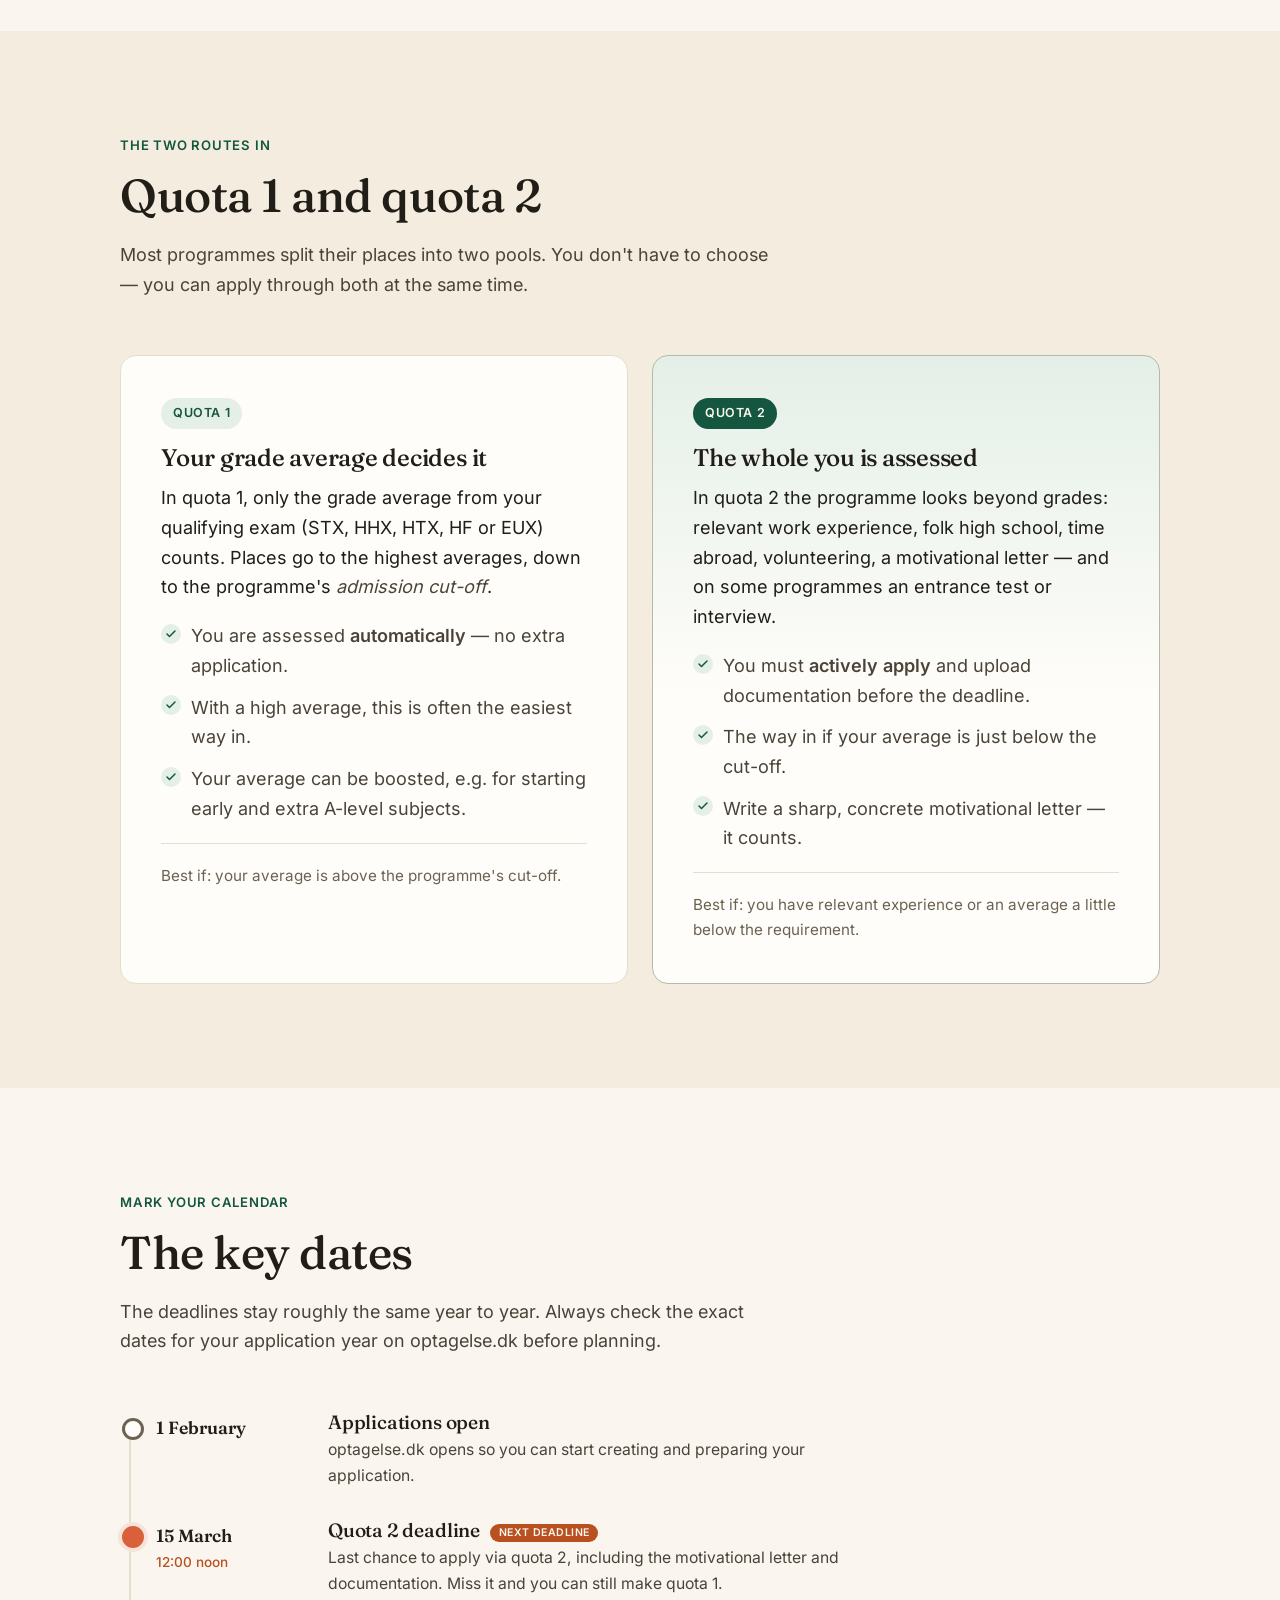
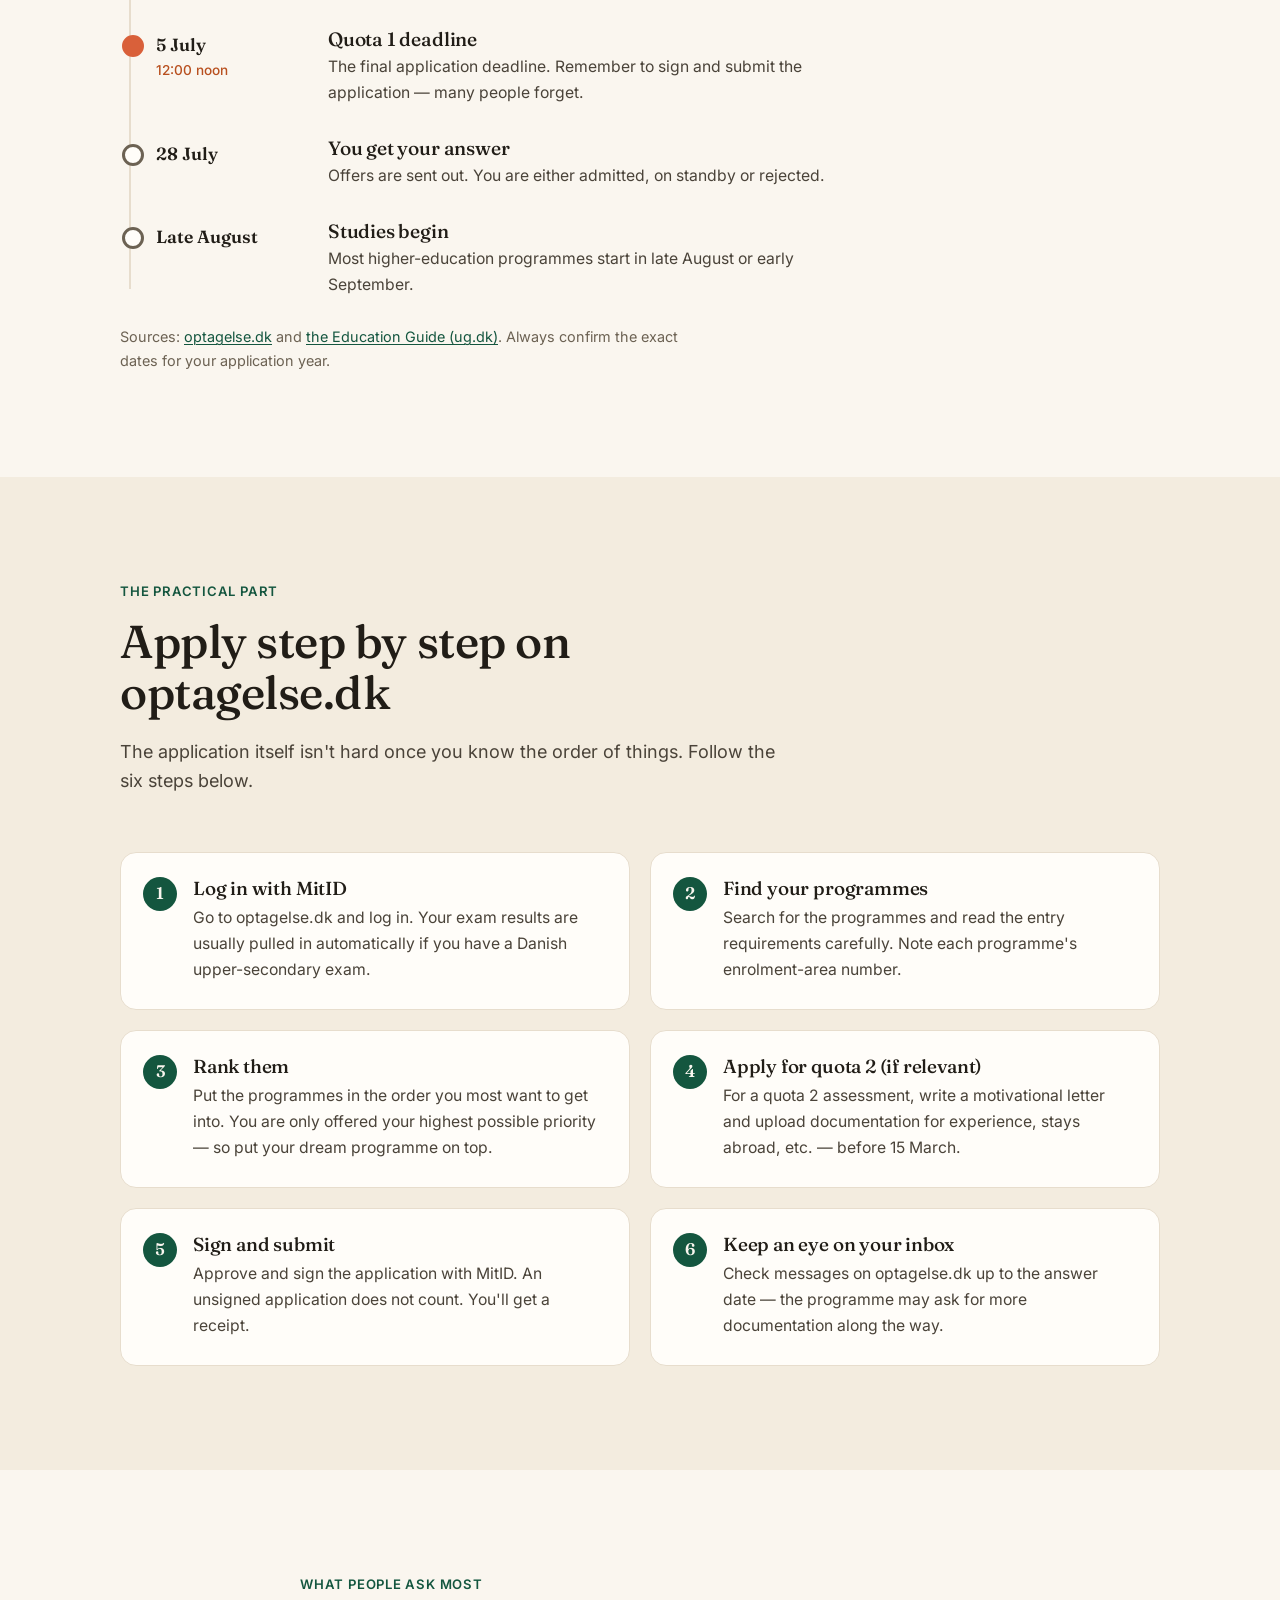
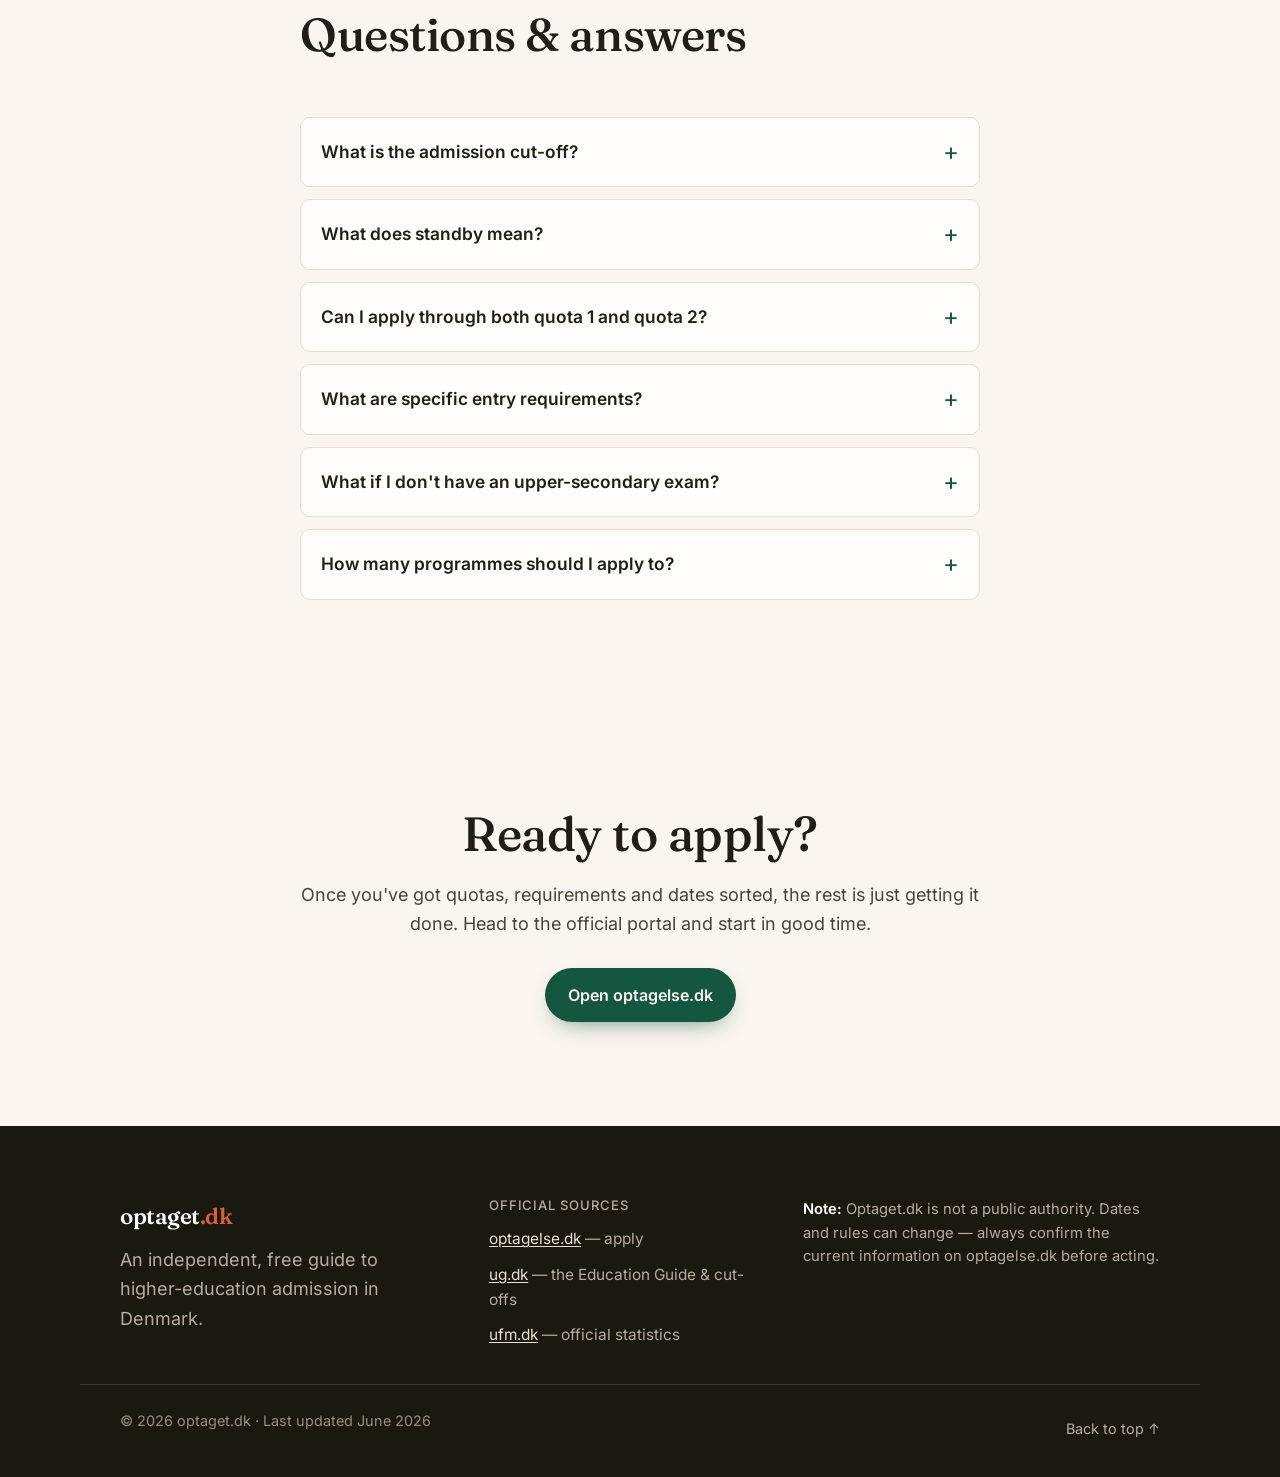
==== commit 3f0a50e2: "Tilføj ufm.dk som officiel kilde Uddannelses- og Forskningsministeriet (ufm.dk) — udgiver de officie" ====
--- a/index.html
+++ b/index.html
@@ -462,6 +462,7 @@
         <ul>
           <li><a href="https://optagelse.dk" target="_blank" rel="noopener">optagelse.dk</a> — <span data-i18n="foot.s1">søg ind</span></li>
           <li><a href="https://www.ug.dk" target="_blank" rel="noopener">ug.dk</a> — <span data-i18n="foot.s2">UddannelsesGuiden &amp; adgangskvotienter</span></li>
+          <li><a href="https://ufm.dk" target="_blank" rel="noopener">ufm.dk</a> — <span data-i18n="foot.s3">officiel statistik</span></li>
         </ul>
       </nav>
 
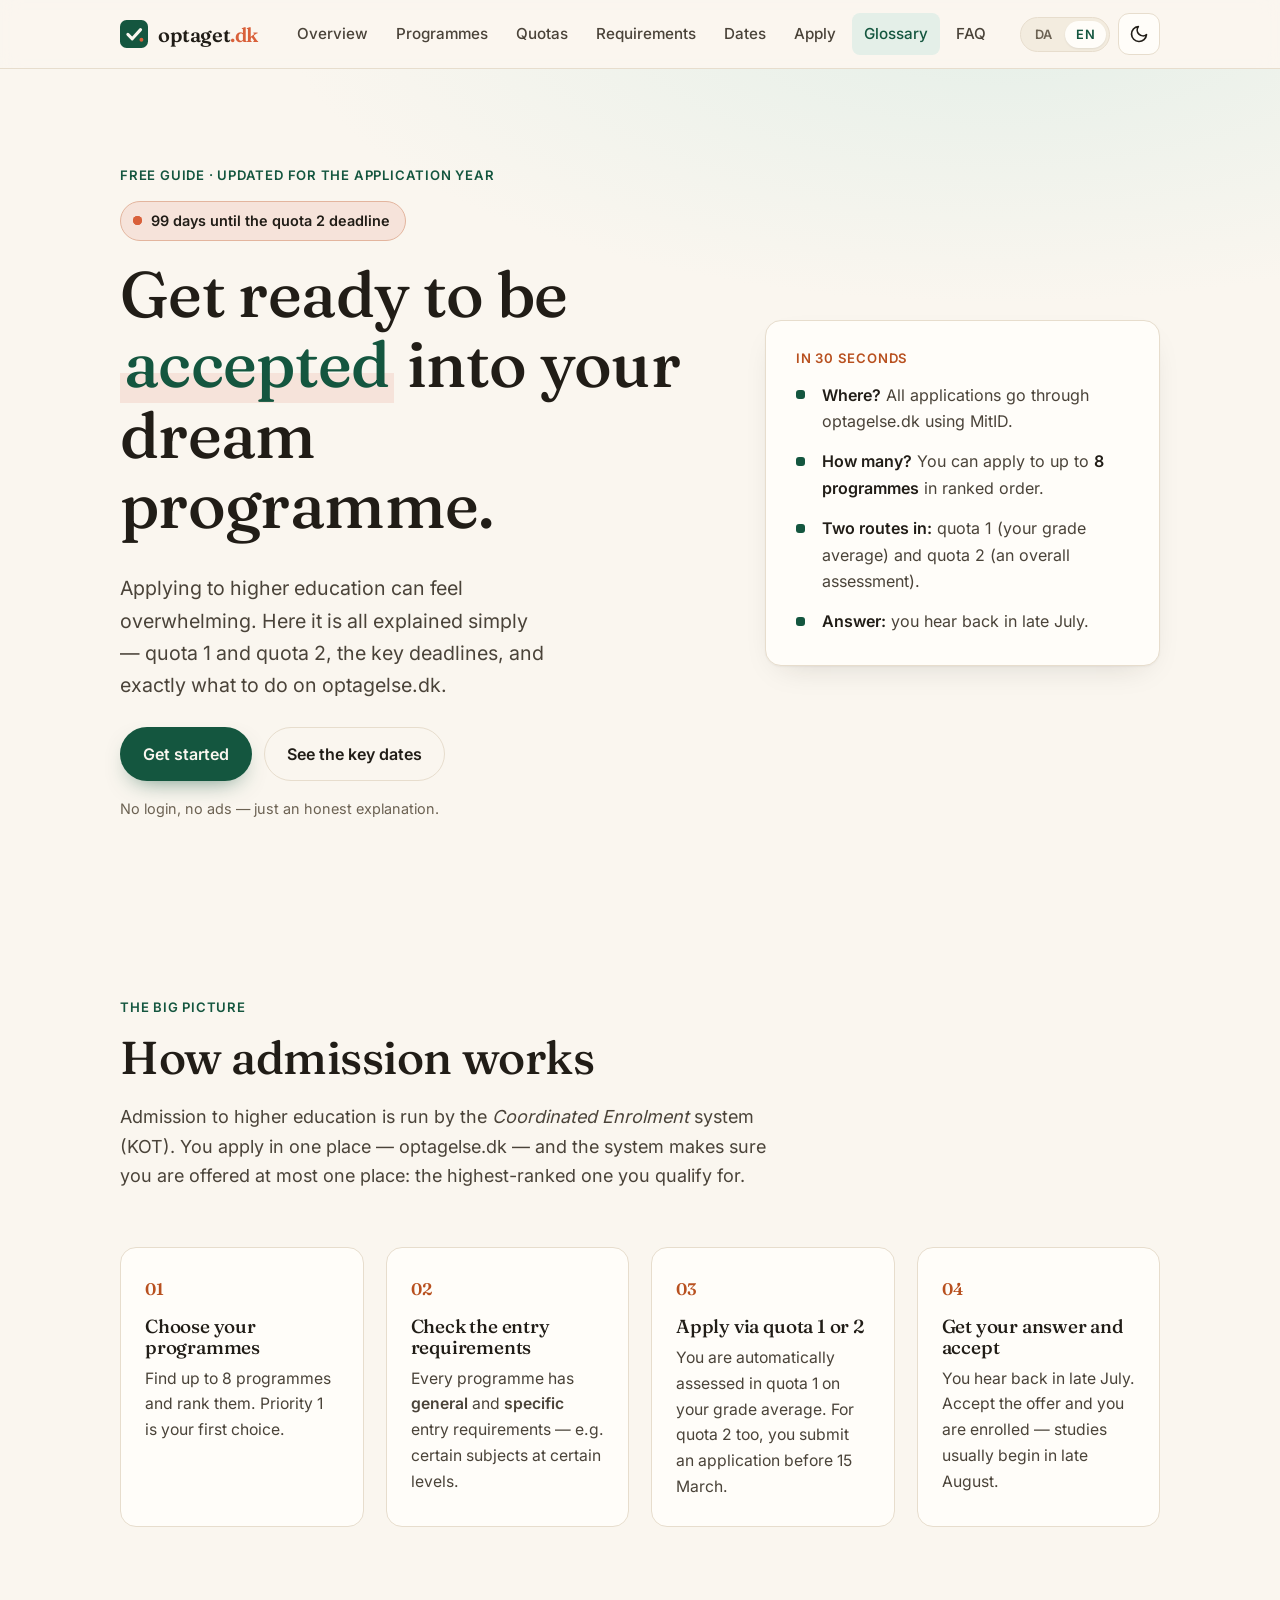
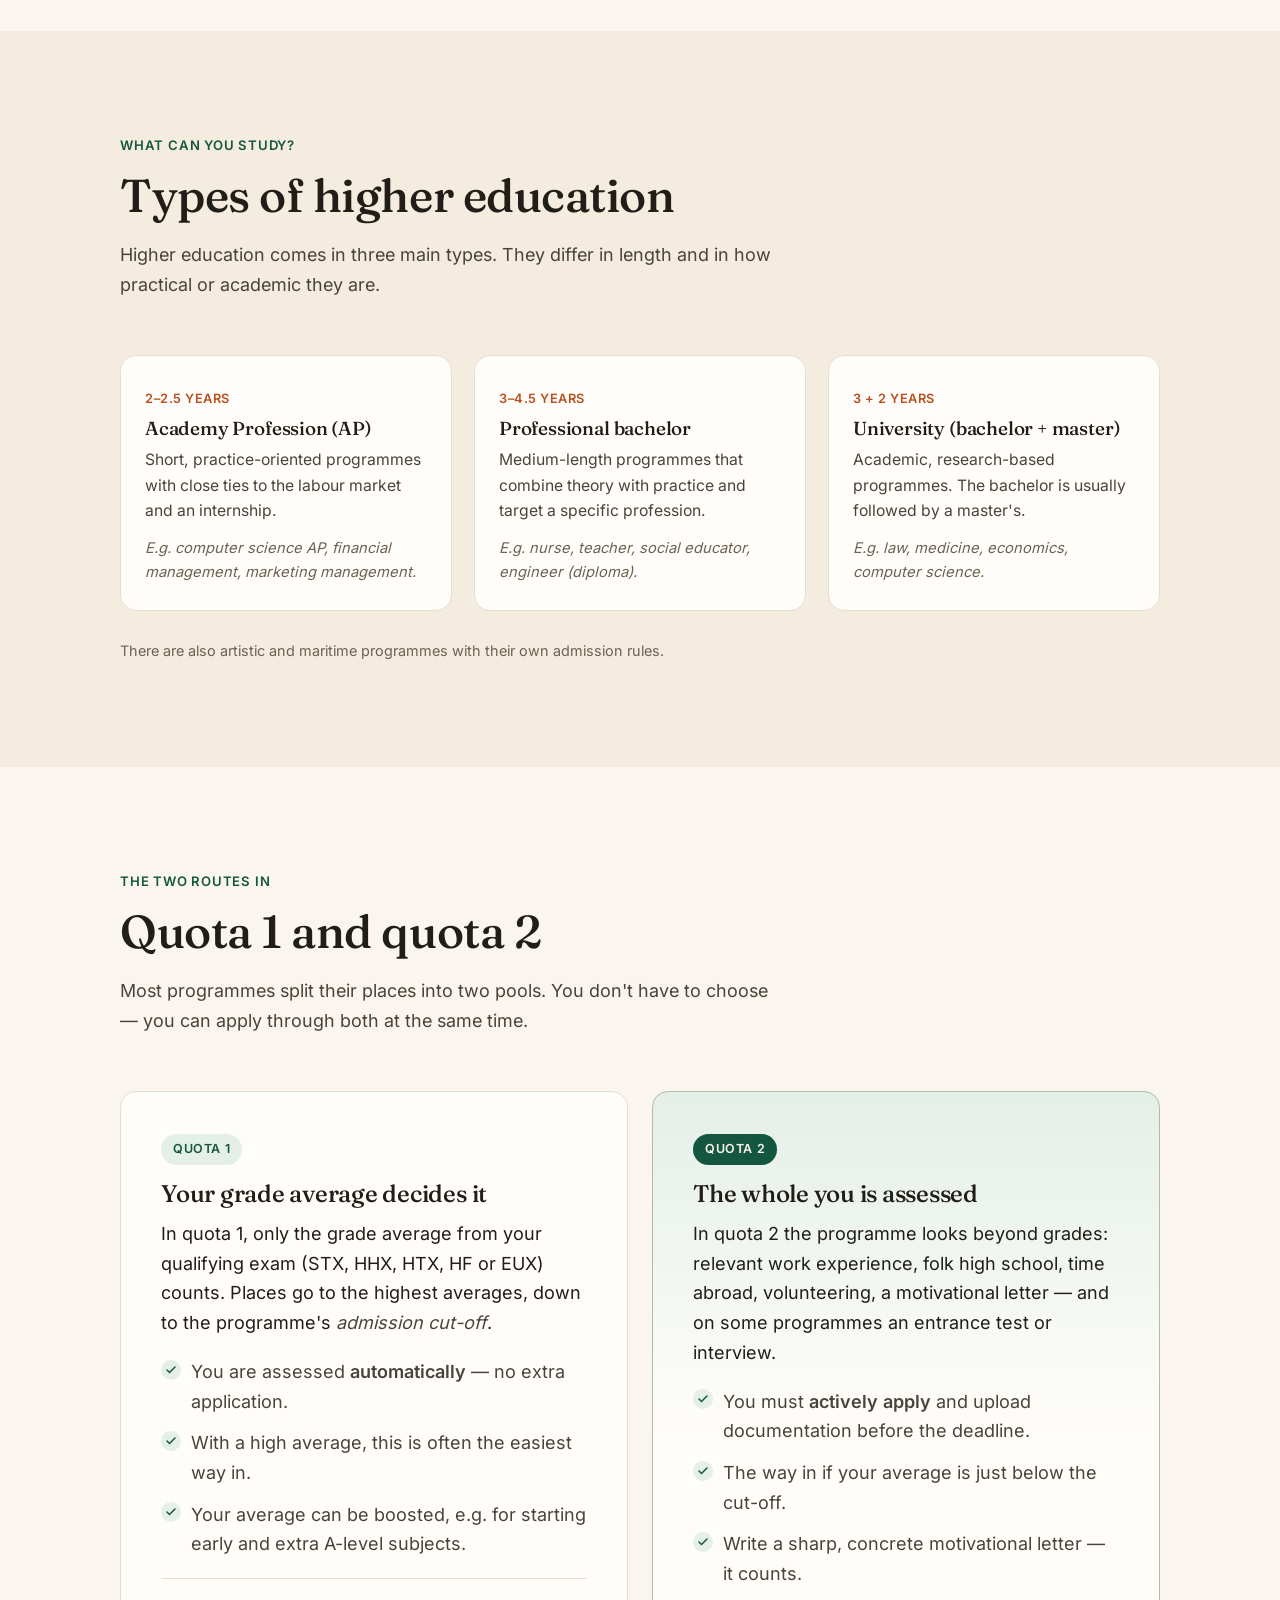
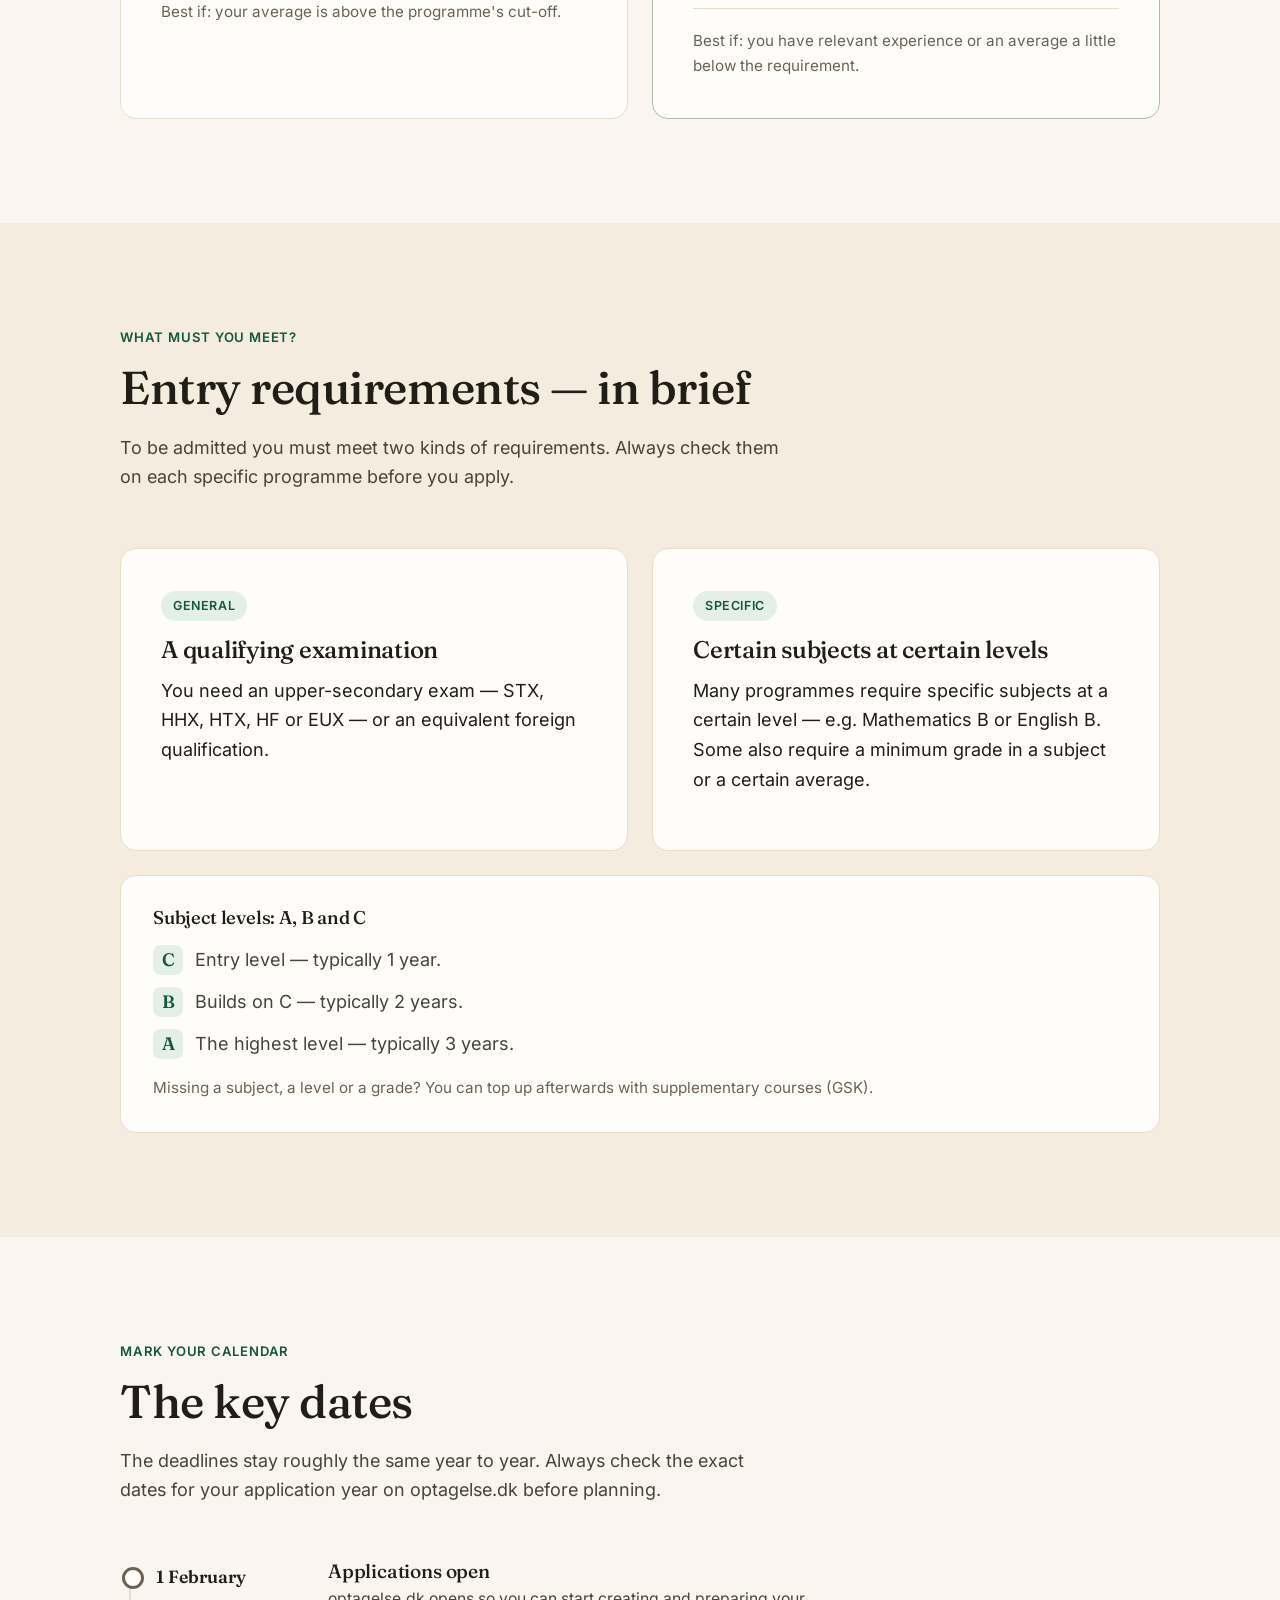
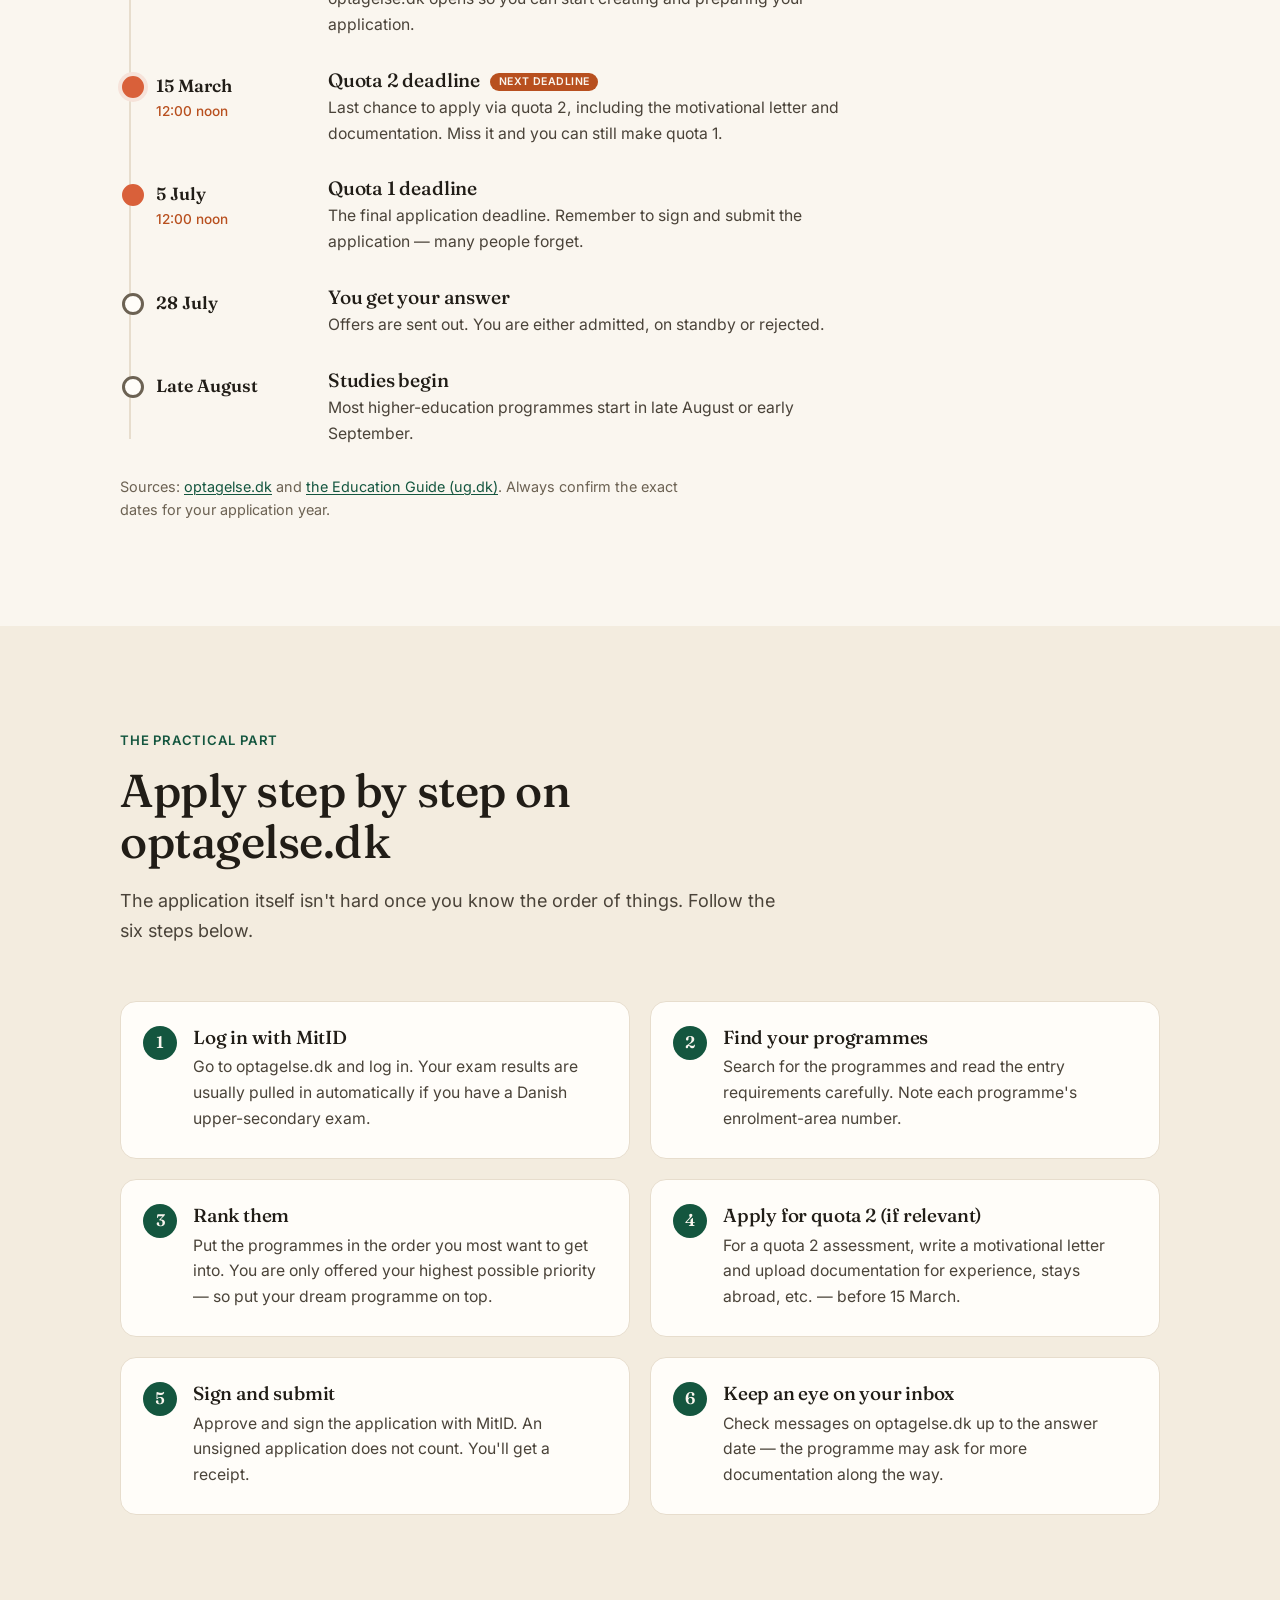
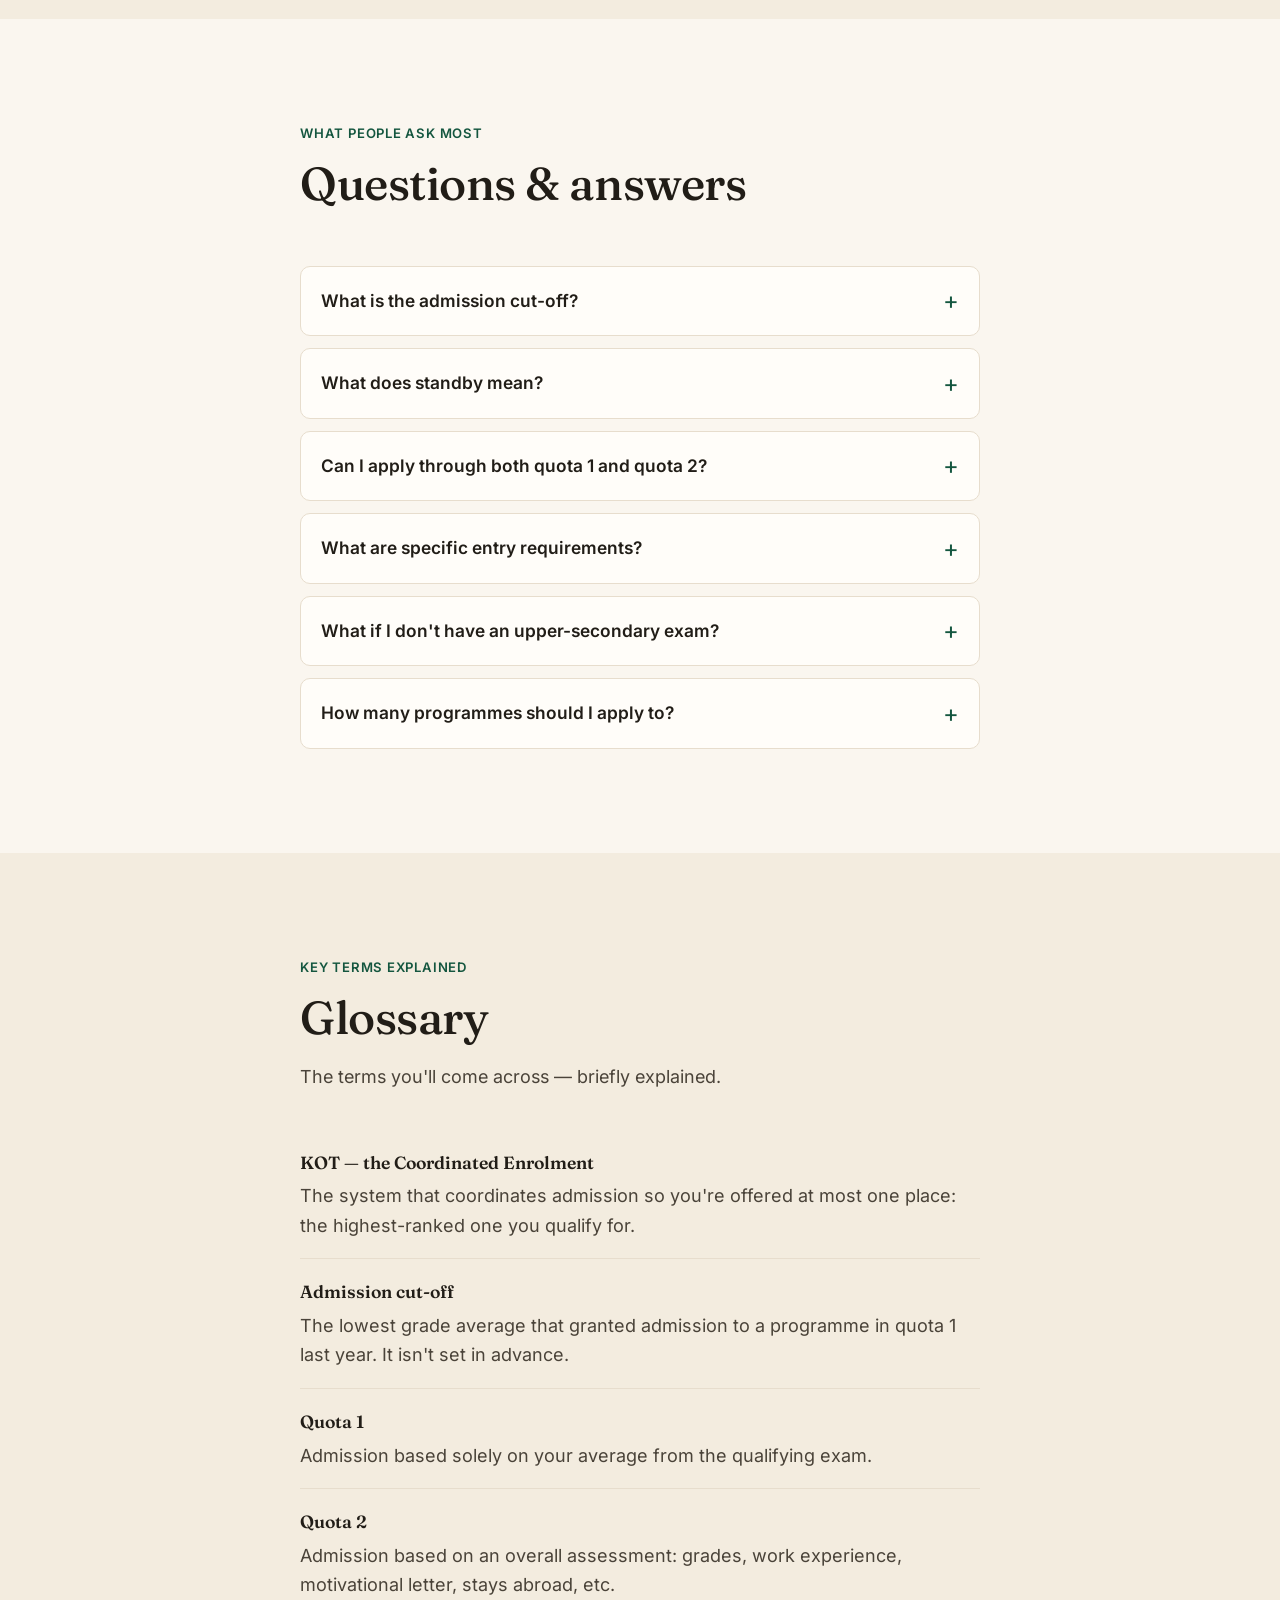
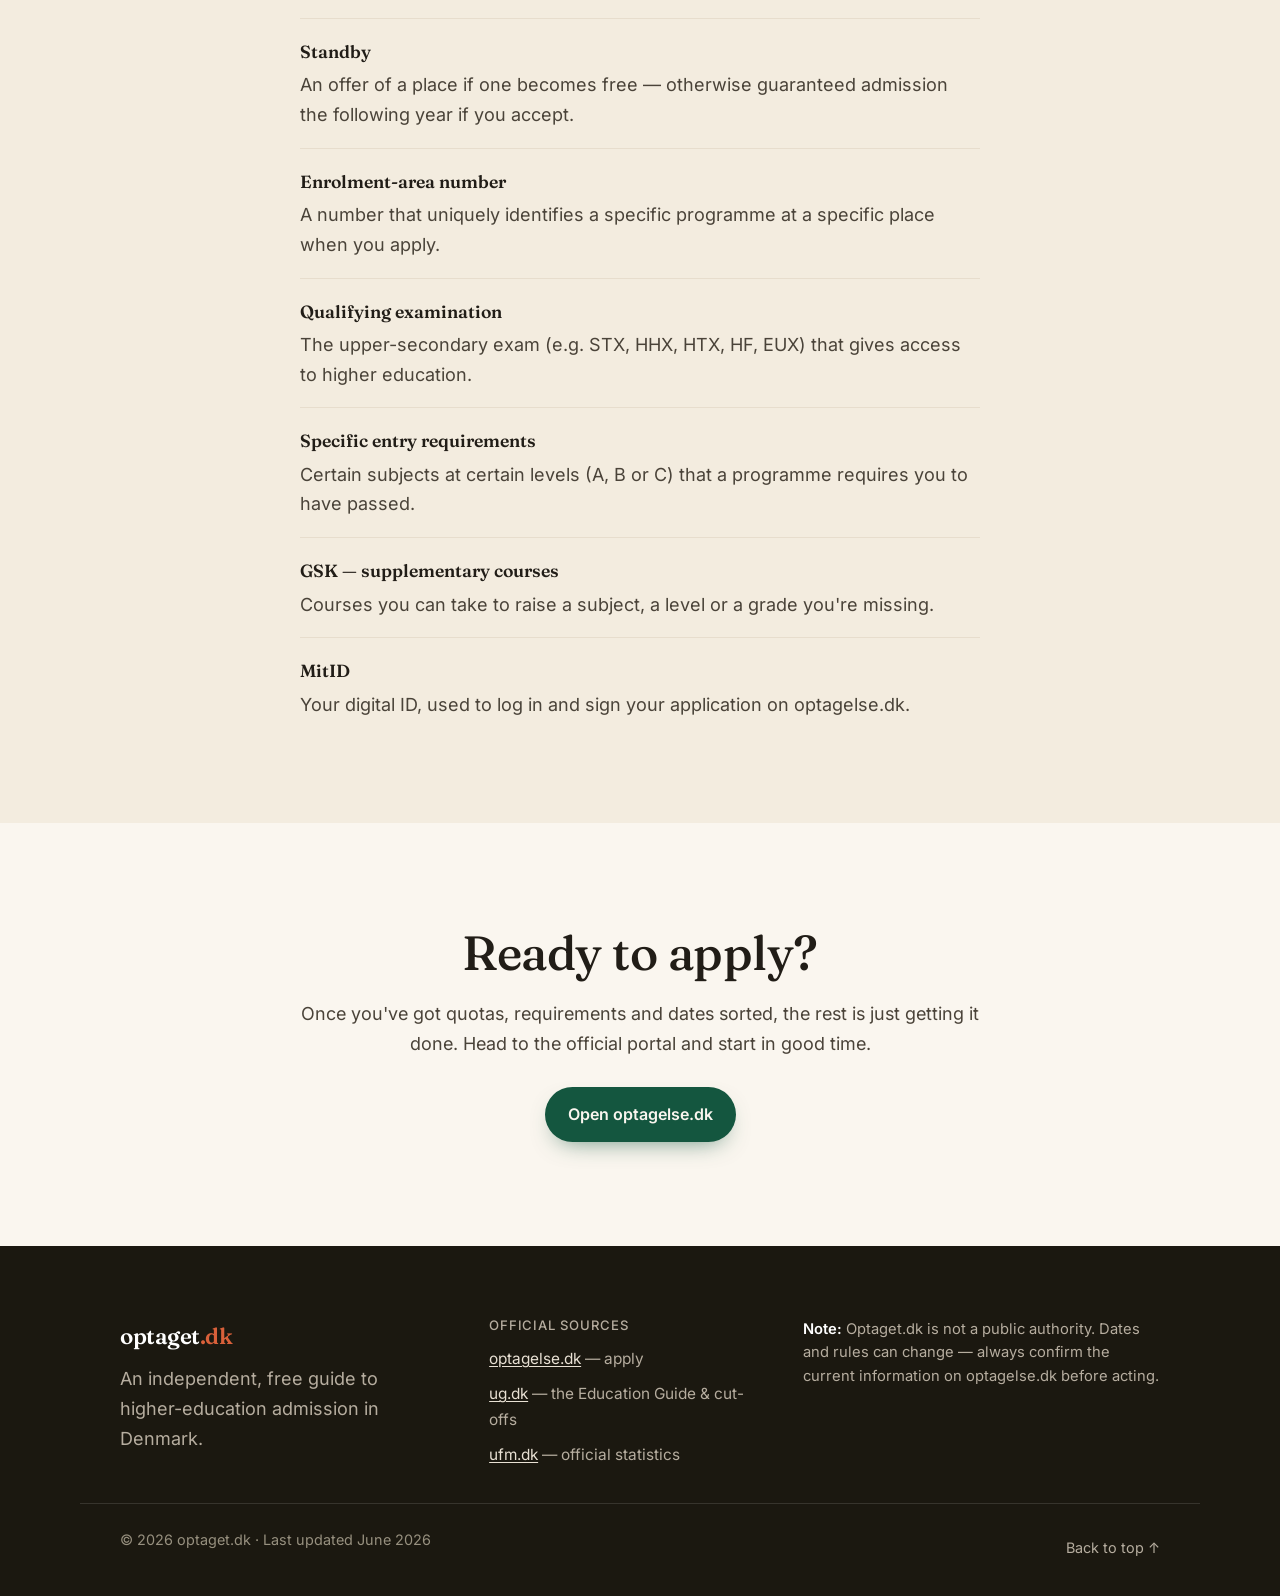
==== commit f6ec43cb: "Brand→top, tre nye indholdssektioner, cookie-fri statistik + sitemap - Klik på "optaget.dk" scroller" ====
--- a/index.html
+++ b/index.html
@@ -3,14 +3,23 @@
 <head>
   <meta charset="UTF-8" />
   <meta name="viewport" content="width=device-width, initial-scale=1.0" />
-
-  <!-- No-flash: sæt tema + sprog før render -->
+  <meta name="theme-color" content="#14563f" />
+
+  <!-- No-flash: sæt tema + sprog (+ browser-bjælkens farve) før render -->
   <script>
     (function () {
       try {
         var t = localStorage.getItem("optaget-theme");
         if (!t) t = matchMedia("(prefers-color-scheme: dark)").matches ? "dark" : "light";
         document.documentElement.setAttribute("data-theme", t);
+
+        var meta = document.querySelector('meta[name="theme-color"]');
+        if (!meta) {
+          meta = document.createElement("meta");
+          meta.setAttribute("name", "theme-color");
+          document.head.appendChild(meta);
+        }
+        meta.setAttribute("content", t === "dark" ? "#16140e" : "#14563f");
 
         var l = localStorage.getItem("optaget-lang");
         if (!l) {
@@ -24,8 +33,6 @@
 
   <title>Optaget.dk — Din enkle guide til studieoptag i Danmark</title>
   <meta name="description" content="En enkel, gratis guide til at blive optaget på en videregående uddannelse i Danmark: kvote 1, kvote 2, vigtige datoer og sådan søger du trin for trin på optagelse.dk." />
-  <meta name="theme-color" content="#14563f" media="(prefers-color-scheme: light)" />
-  <meta name="theme-color" content="#16140e" media="(prefers-color-scheme: dark)" />
 
   <meta property="og:title" content="Optaget.dk — Din enkle guide til studieoptag" />
   <meta property="og:description" content="Kvote 1 og 2, vigtige frister og sådan søger du trin for trin på optagelse.dk." />
@@ -49,7 +56,7 @@
 
   <link rel="stylesheet" href="assets/styles.css" />
 
-  <!-- Strukturerede data: hjemmeside + FAQ (kan give rich results i Google) -->
+  <!-- Strukturerede data (schema.org): WebSite + HowTo + FAQPage -->
   <script type="application/ld+json">
   {
     "@context": "https://schema.org",
@@ -74,12 +81,12 @@
           { "@type": "HowToTool", "name": "optagelse.dk" }
         ],
         "step": [
-          { "@type": "HowToStep", "position": 1, "name": "Log ind med MitID", "text": "Gå til optagelse.dk og log ind. Dine eksamensresultater hentes typisk automatisk, hvis du har en dansk gymnasial eksamen.", "url": "https://optaget.dk/#trin" },
-          { "@type": "HowToStep", "position": 2, "name": "Find dine uddannelser", "text": "Søg uddannelserne frem og læs adgangskravene grundigt. Notér uddannelsens optagelsesområdenummer.", "url": "https://optaget.dk/#trin" },
-          { "@type": "HowToStep", "position": 3, "name": "Prioritér", "text": "Sæt uddannelserne i den rækkefølge, du helst vil ind på. Du bliver kun tilbudt din højest mulige prioritet — så sæt drømmestudiet øverst.", "url": "https://optaget.dk/#trin" },
-          { "@type": "HowToStep", "position": 4, "name": "Søg kvote 2 (hvis relevant)", "text": "Skal du vurderes i kvote 2, skriver du en motiveret ansøgning og uploader dokumentation for erfaring, ophold m.m. — inden 15. marts.", "url": "https://optaget.dk/#trin" },
-          { "@type": "HowToStep", "position": 5, "name": "Underskriv og send", "text": "Godkend og signér ansøgningen med MitID. En ansøgning, der ikke er underskrevet, tæller ikke. Du får en kvittering.", "url": "https://optaget.dk/#trin" },
-          { "@type": "HowToStep", "position": 6, "name": "Hold øje med din indbakke", "text": "Tjek beskeder på optagelse.dk frem til svardatoen — uddannelsen kan bede om mere dokumentation undervejs.", "url": "https://optaget.dk/#trin" }
+          { "@type": "HowToStep", "position": 1, "name": "Log ind med MitID", "text": "Gå til optagelse.dk og log ind. Dine eksamensresultater hentes typisk automatisk, hvis du har en dansk gymnasial eksamen.", "url": "https://optaget.dk/#apply" },
+          { "@type": "HowToStep", "position": 2, "name": "Find dine uddannelser", "text": "Søg uddannelserne frem og læs adgangskravene grundigt. Notér uddannelsens optagelsesområdenummer.", "url": "https://optaget.dk/#apply" },
+          { "@type": "HowToStep", "position": 3, "name": "Prioritér", "text": "Sæt uddannelserne i den rækkefølge, du helst vil ind på. Du bliver kun tilbudt din højest mulige prioritet — så sæt drømmestudiet øverst.", "url": "https://optaget.dk/#apply" },
+          { "@type": "HowToStep", "position": 4, "name": "Søg kvote 2 (hvis relevant)", "text": "Skal du vurderes i kvote 2, skriver du en motiveret ansøgning og uploader dokumentation for erfaring, ophold m.m. — inden 15. marts.", "url": "https://optaget.dk/#apply" },
+          { "@type": "HowToStep", "position": 5, "name": "Underskriv og send", "text": "Godkend og signér ansøgningen med MitID. En ansøgning, der ikke er underskrevet, tæller ikke. Du får en kvittering.", "url": "https://optaget.dk/#apply" },
+          { "@type": "HowToStep", "position": 6, "name": "Hold øje med din indbakke", "text": "Tjek beskeder på optagelse.dk frem til svardatoen — uddannelsen kan bede om mere dokumentation undervejs.", "url": "https://optaget.dk/#apply" }
         ]
       },
       {
@@ -125,7 +132,7 @@
 </head>
 <body>
   <div class="reading-progress" aria-hidden="true"><span data-progress-bar></span></div>
-  <a class="skip-link" href="#hovedindhold" data-i18n="a11y.skip">Spring til indhold</a>
+  <a class="skip-link" href="#content" data-i18n="a11y.skip">Spring til indhold</a>
 
   <header class="site-header" id="top">
     <div class="container header-inner">
@@ -141,12 +148,15 @@
       </a>
 
       <div class="header-right">
-        <nav class="site-nav" aria-label="Hovedmenu">
+        <nav class="site-nav" aria-label="Hovedmenu" data-i18n-aria="a11y.nav">
           <ul class="nav-list" id="nav-list">
-            <li><a href="#sadan-virker-det" data-i18n="nav.how">Sådan virker det</a></li>
-            <li><a href="#kvoter" data-i18n="nav.quotas">Kvote 1 &amp; 2</a></li>
-            <li><a href="#datoer" data-i18n="nav.dates">Datoer</a></li>
-            <li><a href="#trin" data-i18n="nav.apply">Søg trin for trin</a></li>
+            <li><a href="#how-it-works" data-i18n="nav.how">Overblik</a></li>
+            <li><a href="#education-types" data-i18n="nav.types">Uddannelser</a></li>
+            <li><a href="#quotas" data-i18n="nav.quotas">Kvoter</a></li>
+            <li><a href="#requirements" data-i18n="nav.requirements">Adgangskrav</a></li>
+            <li><a href="#dates" data-i18n="nav.dates">Datoer</a></li>
+            <li><a href="#apply" data-i18n="nav.apply">Ansøgning</a></li>
+            <li><a href="#glossary" data-i18n="nav.glossary">Ordliste</a></li>
             <li><a href="#faq" data-i18n="nav.faq">FAQ</a></li>
           </ul>
         </nav>
@@ -168,7 +178,7 @@
             </svg>
           </button>
 
-          <button class="icon-btn nav-toggle" aria-expanded="false" aria-controls="nav-list"
+          <button type="button" class="icon-btn nav-toggle" aria-expanded="false" aria-controls="nav-list"
                   aria-label="Åbn menu" data-i18n-aria="a11y.menu">
             <span class="nav-toggle-bar" aria-hidden="true"></span>
           </button>
@@ -177,14 +187,14 @@
     </div>
   </header>
 
-  <main id="hovedindhold">
+  <main id="content">
 
     <!-- HERO -->
     <section class="hero">
       <div class="container hero-grid">
         <div class="hero-text">
           <p class="eyebrow" data-i18n="hero.eyebrow">Gratis guide · opdateret til ansøgningsåret</p>
-          <a class="next-deadline" href="#datoer" data-next-deadline hidden>
+          <a class="next-deadline" href="#dates" data-next-deadline hidden>
             <span class="nd-dot" aria-hidden="true"></span>
             <span data-nd-text></span>
           </a>
@@ -195,13 +205,13 @@
             de vigtige frister, og præcis hvad du skal gøre på optagelse.dk.
           </p>
           <div class="hero-cta">
-            <a class="btn btn-primary" href="#trin" data-i18n="hero.cta1">Kom i gang</a>
-            <a class="btn btn-ghost" href="#datoer" data-i18n="hero.cta2">Se de vigtige datoer</a>
+            <a class="btn btn-primary" href="#apply" data-i18n="hero.cta1">Kom i gang</a>
+            <a class="btn btn-ghost" href="#dates" data-i18n="hero.cta2">Se de vigtige datoer</a>
           </div>
           <p class="hero-note" data-i18n="hero.note">Ingen login, ingen reklamer — bare en ærlig forklaring.</p>
         </div>
 
-        <aside class="hero-card" aria-label="Hurtigt overblik">
+        <aside class="hero-card" aria-label="Hurtigt overblik" data-i18n-aria="a11y.overview">
           <h2 class="card-title" data-i18n="hero.cardTitle">På 30 sekunder</h2>
           <ul class="quick-list">
             <li data-i18n-html="hero.q1"><strong>Hvor?</strong> Alle ansøgninger sker på <span class="nowrap">optagelse.dk</span> med MitID.</li>
@@ -214,7 +224,7 @@
     </section>
 
     <!-- SÅDAN VIRKER DET -->
-    <section id="sadan-virker-det" class="section">
+    <section id="how-it-works" class="section">
       <div class="container">
         <header class="section-head">
           <p class="eyebrow" data-i18n="how.eyebrow">Det store billede</p>
@@ -252,8 +262,40 @@
       </div>
     </section>
 
+    <!-- UDDANNELSESTYPER -->
+    <section id="education-types" class="section section-alt">
+      <div class="container">
+        <header class="section-head">
+          <p class="eyebrow" data-i18n="ut.eyebrow">Hvad kan du læse?</p>
+          <h2 data-i18n="ut.h2">Typer af videregående uddannelser</h2>
+          <p class="section-intro" data-i18n="ut.intro">De videregående uddannelser falder i tre hovedtyper. De varierer i længde og i, hvor praksisnære eller akademiske de er.</p>
+        </header>
+        <div class="types-grid">
+          <article class="feature type-card">
+            <span class="type-dur" data-i18n="ut.c1.dur">2–2½ år</span>
+            <h3 data-i18n="ut.c1.t">Erhvervsakademi (EA)</h3>
+            <p data-i18n="ut.c1.d">Korte, praksisnære uddannelser med tæt kontakt til erhvervslivet og praktik undervejs.</p>
+            <p class="type-ex" data-i18n="ut.c1.ex">Fx datamatiker, finansøkonom, markedsføringsøkonom.</p>
+          </article>
+          <article class="feature type-card">
+            <span class="type-dur" data-i18n="ut.c2.dur">3–4½ år</span>
+            <h3 data-i18n="ut.c2.t">Professionsbachelor</h3>
+            <p data-i18n="ut.c2.d">Mellemlange uddannelser, der kombinerer teori med praktik og retter sig mod et bestemt erhverv.</p>
+            <p class="type-ex" data-i18n="ut.c2.ex">Fx sygeplejerske, lærer, pædagog, diplomingeniør.</p>
+          </article>
+          <article class="feature type-card">
+            <span class="type-dur" data-i18n="ut.c3.dur">3 + 2 år</span>
+            <h3 data-i18n="ut.c3.t">Universitet (bachelor + kandidat)</h3>
+            <p data-i18n="ut.c3.d">Akademiske, forskningsbaserede uddannelser. Bacheloren bygges typisk videre med en kandidat.</p>
+            <p class="type-ex" data-i18n="ut.c3.ex">Fx jura, medicin, økonomi, datalogi.</p>
+          </article>
+        </div>
+        <p class="section-source" data-i18n="ut.note">Der findes også kunstneriske og maritime uddannelser med deres egne optagelsesregler.</p>
+      </div>
+    </section>
+
     <!-- KVOTER -->
-    <section id="kvoter" class="section section-alt">
+    <section id="quotas" class="section">
       <div class="container">
         <header class="section-head">
           <p class="eyebrow" data-i18n="q.eyebrow">De to veje ind</p>
@@ -301,8 +343,42 @@
       </div>
     </section>
 
+    <!-- ADGANGSKRAV -->
+    <section id="requirements" class="section section-alt">
+      <div class="container">
+        <header class="section-head">
+          <p class="eyebrow" data-i18n="req.eyebrow">Hvad skal du opfylde?</p>
+          <h2 data-i18n="req.h2">Adgangskravene — kort fortalt</h2>
+          <p class="section-intro" data-i18n="req.intro">For at blive optaget skal du opfylde to slags krav. Tjek dem altid på den enkelte uddannelse, før du søger.</p>
+        </header>
+
+        <div class="kvote-grid">
+          <article class="kvote-card">
+            <div class="kvote-tag" data-i18n="req.gen.tag">Generelle</div>
+            <h3 data-i18n="req.gen.t">En adgangsgivende eksamen</h3>
+            <p data-i18n="req.gen.d">Du skal have en gymnasial eksamen — STX, HHX, HTX, HF eller EUX — eller en tilsvarende udenlandsk eksamen.</p>
+          </article>
+          <article class="kvote-card">
+            <div class="kvote-tag" data-i18n="req.spec.tag">Specifikke</div>
+            <h3 data-i18n="req.spec.t">Bestemte fag på bestemte niveauer</h3>
+            <p data-i18n="req.spec.d">Mange uddannelser kræver bestemte fag på et bestemt niveau — fx Matematik B eller Engelsk B. Nogle kræver også en minimumskarakter i et fag eller et bestemt snit.</p>
+          </article>
+        </div>
+
+        <div class="levels">
+          <h3 class="levels-title" data-i18n="req.levels.h">Fagniveauer: A, B og C</h3>
+          <ul class="level-list">
+            <li><span class="level-badge" aria-hidden="true">C</span><span data-i18n="req.levelC">Grundniveau — typisk 1 år.</span></li>
+            <li><span class="level-badge" aria-hidden="true">B</span><span data-i18n="req.levelB">Bygger oven på C — typisk 2 år.</span></li>
+            <li><span class="level-badge" aria-hidden="true">A</span><span data-i18n="req.levelA">Det højeste niveau — typisk 3 år.</span></li>
+          </ul>
+          <p class="levels-note" data-i18n="req.gsk">Mangler du et fag, et niveau eller en karakter, kan du supplere bagefter med GSK (gymnasial supplering).</p>
+        </div>
+      </div>
+    </section>
+
     <!-- DATOER -->
-    <section id="datoer" class="section">
+    <section id="dates" class="section">
       <div class="container">
         <header class="section-head">
           <p class="eyebrow" data-i18n="d.eyebrow">Sæt kryds i kalenderen</p>
@@ -359,7 +435,7 @@
     </section>
 
     <!-- TRIN FOR TRIN -->
-    <section id="trin" class="section section-alt">
+    <section id="apply" class="section section-alt">
       <div class="container">
         <header class="section-head">
           <p class="eyebrow" data-i18n="ap.eyebrow">Den praktiske del</p>
@@ -436,6 +512,29 @@
       </div>
     </section>
 
+    <!-- ORDLISTE -->
+    <section id="glossary" class="section section-alt">
+      <div class="container container-narrow">
+        <header class="section-head">
+          <p class="eyebrow" data-i18n="gl.eyebrow">Forklaring på fagord</p>
+          <h2 data-i18n="gl.h2">Ordliste</h2>
+          <p class="section-intro" data-i18n="gl.intro">De ord, du støder på undervejs — kort forklaret.</p>
+        </header>
+        <dl class="glossary">
+          <div class="gl-item"><dt data-i18n="gl.kot.t">KOT — Den Koordinerede Tilmelding</dt><dd data-i18n="gl.kot.d">Systemet, der koordinerer optagelsen, så du højst får tilbudt én plads: den højest prioriterede, du kan komme ind på.</dd></div>
+          <div class="gl-item"><dt data-i18n="gl.kvotient.t">Adgangskvotient</dt><dd data-i18n="gl.kvotient.d">Det laveste karaktergennemsnit, der gav adgang til en uddannelse i kvote 1 sidste år. Den fastsættes ikke på forhånd.</dd></div>
+          <div class="gl-item"><dt data-i18n="gl.kvote1.t">Kvote 1</dt><dd data-i18n="gl.kvote1.d">Optagelse alene på dit gennemsnit fra den adgangsgivende eksamen.</dd></div>
+          <div class="gl-item"><dt data-i18n="gl.kvote2.t">Kvote 2</dt><dd data-i18n="gl.kvote2.d">Optagelse på en helhedsvurdering: karakterer, erhvervserfaring, motiveret ansøgning, ophold m.m.</dd></div>
+          <div class="gl-item"><dt data-i18n="gl.standby.t">Standby</dt><dd data-i18n="gl.standby.d">Et tilbud om en plads, hvis en bliver ledig — ellers garanteret optagelse året efter, hvis du takker ja.</dd></div>
+          <div class="gl-item"><dt data-i18n="gl.omr.t">Optagelsesområdenummer</dt><dd data-i18n="gl.omr.d">Et nummer, der entydigt identificerer en bestemt uddannelse på et bestemt sted, når du søger.</dd></div>
+          <div class="gl-item"><dt data-i18n="gl.eksamen.t">Adgangsgivende eksamen</dt><dd data-i18n="gl.eksamen.d">Den gymnasiale eksamen (fx STX, HHX, HTX, HF, EUX), der giver adgang til en videregående uddannelse.</dd></div>
+          <div class="gl-item"><dt data-i18n="gl.spec.t">Specifikke adgangskrav</dt><dd data-i18n="gl.spec.d">Bestemte fag på bestemte niveauer (A, B eller C), som en uddannelse kræver, du har bestået.</dd></div>
+          <div class="gl-item"><dt data-i18n="gl.gsk.t">GSK — gymnasial supplering</dt><dd data-i18n="gl.gsk.d">Kurser, du kan tage for at hæve et fag, et niveau eller en karakter, du mangler.</dd></div>
+          <div class="gl-item"><dt data-i18n="gl.mitid.t">MitID</dt><dd data-i18n="gl.mitid.d">Dit digitale login, som du bruger til at logge ind og underskrive din ansøgning på optagelse.dk.</dd></div>
+        </dl>
+      </div>
+    </section>
+
     <!-- CTA -->
     <section class="section closing">
       <div class="container container-narrow closing-inner">
@@ -457,8 +556,8 @@
         <p data-i18n="foot.desc">En uafhængig, gratis guide til studieoptag i Danmark.</p>
       </div>
 
-      <nav class="footer-links" aria-label="Officielle kilder">
-        <h3 data-i18n="foot.sources">Officielle kilder</h3>
+      <nav class="footer-links" aria-labelledby="foot-sources-title">
+        <h3 id="foot-sources-title" data-i18n="foot.sources">Officielle kilder</h3>
         <ul>
           <li><a href="https://optagelse.dk" target="_blank" rel="noopener">optagelse.dk</a> — <span data-i18n="foot.s1">søg ind</span></li>
           <li><a href="https://www.ug.dk" target="_blank" rel="noopener">ug.dk</a> — <span data-i18n="foot.s2">UddannelsesGuiden &amp; adgangskvotienter</span></li>
@@ -482,5 +581,19 @@
 
   <script src="assets/i18n.js"></script>
   <script src="assets/app.js" defer></script>
+
+  <!-- Cookie-fri statistik (Cloudflare Web Analytics): ingen cookies, intet samtykke-banner.
+       Aktivér ved at indsætte din token fra Cloudflare-dashboardet. Tom token = intet indlæses. -->
+  <script>
+    (function () {
+      var token = ""; // <-- indsæt Cloudflare Web Analytics-token her
+      if (!token) return;
+      var s = document.createElement("script");
+      s.defer = true;
+      s.src = "https://static.cloudflareinsights.com/beacon.min.js";
+      s.setAttribute("data-cf-beacon", JSON.stringify({ token: token }));
+      document.head.appendChild(s);
+    })();
+  </script>
 </body>
 </html>
--- a/assets/styles.css
+++ b/assets/styles.css
@@ -514,6 +514,44 @@
 .faq details[open] summary::after { content: "–"; }
 .faq details p { margin: 0 0 16px; color: var(--ink-soft); }
 
+/* Uddannelsestyper */
+.types-grid { display: grid; grid-template-columns: repeat(3, 1fr); gap: 22px; }
+.type-dur {
+  display: inline-block; margin-bottom: 10px;
+  font-family: var(--sans); font-size: .8rem; font-weight: 600;
+  letter-spacing: .04em; text-transform: uppercase; color: var(--accent-text);
+}
+.type-card .type-ex {
+  margin-top: .7rem; color: var(--muted); font-style: italic; font-size: .92rem;
+}
+
+/* Adgangskrav: fagniveauer */
+.levels {
+  margin-top: 24px; background: var(--surface); border: 1px solid var(--line);
+  border-radius: var(--radius); padding: clamp(22px, 3vw, 32px);
+}
+.levels-title { font-size: 1.15rem; margin-bottom: 1rem; }
+.level-list { list-style: none; margin: 0 0 1rem; padding: 0; display: grid; gap: 12px; }
+.level-list li { display: flex; align-items: center; gap: 12px; color: var(--ink-soft); }
+.level-badge {
+  flex: none; width: 30px; height: 30px; border-radius: 8px;
+  display: grid; place-items: center;
+  font-family: var(--serif); font-weight: 600;
+  background: var(--green-tint); color: var(--green);
+}
+.levels-note { margin: 0; font-size: .95rem; color: var(--muted); }
+
+/* Ordliste */
+.glossary { margin: 0; }
+.gl-item { padding: 18px 0; border-bottom: 1px solid var(--line); }
+.gl-item:first-child { padding-top: 0; }
+.gl-item:last-child { border-bottom: 0; padding-bottom: 0; }
+.glossary dt {
+  font-family: var(--serif); font-weight: 600; font-size: 1.1rem;
+  color: var(--ink); margin-bottom: .25em;
+}
+.glossary dd { margin: 0; color: var(--ink-soft); }
+
 /* Closing */
 .closing { text-align: center; }
 .closing-inner h2 { font-size: clamp(2rem, 4vw, 3rem); }
@@ -569,14 +607,8 @@
 /* =========================================================
    Responsive
    ========================================================= */
-@media (max-width: 920px) {
-  .hero-grid { grid-template-columns: 1fr; }
-  .hero-card { order: 2; }
-  .feature-grid { grid-template-columns: 1fr 1fr; }
-}
-
-@media (max-width: 760px) {
-  body { font-size: 17px; }
+/* Saml navigationen i en menu, før de mange punkter overfylder linjen */
+@media (max-width: 1000px) {
   .nav-toggle { display: inline-grid; }
   .nav-list {
     position: absolute; left: 0; right: 0; top: 100%;
@@ -588,7 +620,17 @@
   }
   .nav-list.is-open { display: flex; }
   .nav-list a { padding: 12px 14px; }
-
+}
+
+@media (max-width: 920px) {
+  .hero-grid { grid-template-columns: 1fr; }
+  .hero-card { order: 2; }
+  .feature-grid { grid-template-columns: 1fr 1fr; }
+  .types-grid { grid-template-columns: 1fr; }
+}
+
+@media (max-width: 760px) {
+  body { font-size: 17px; }
   .feature-grid { grid-template-columns: 1fr; }
   .kvote-grid { grid-template-columns: 1fr; }
   .steps { grid-template-columns: 1fr; }
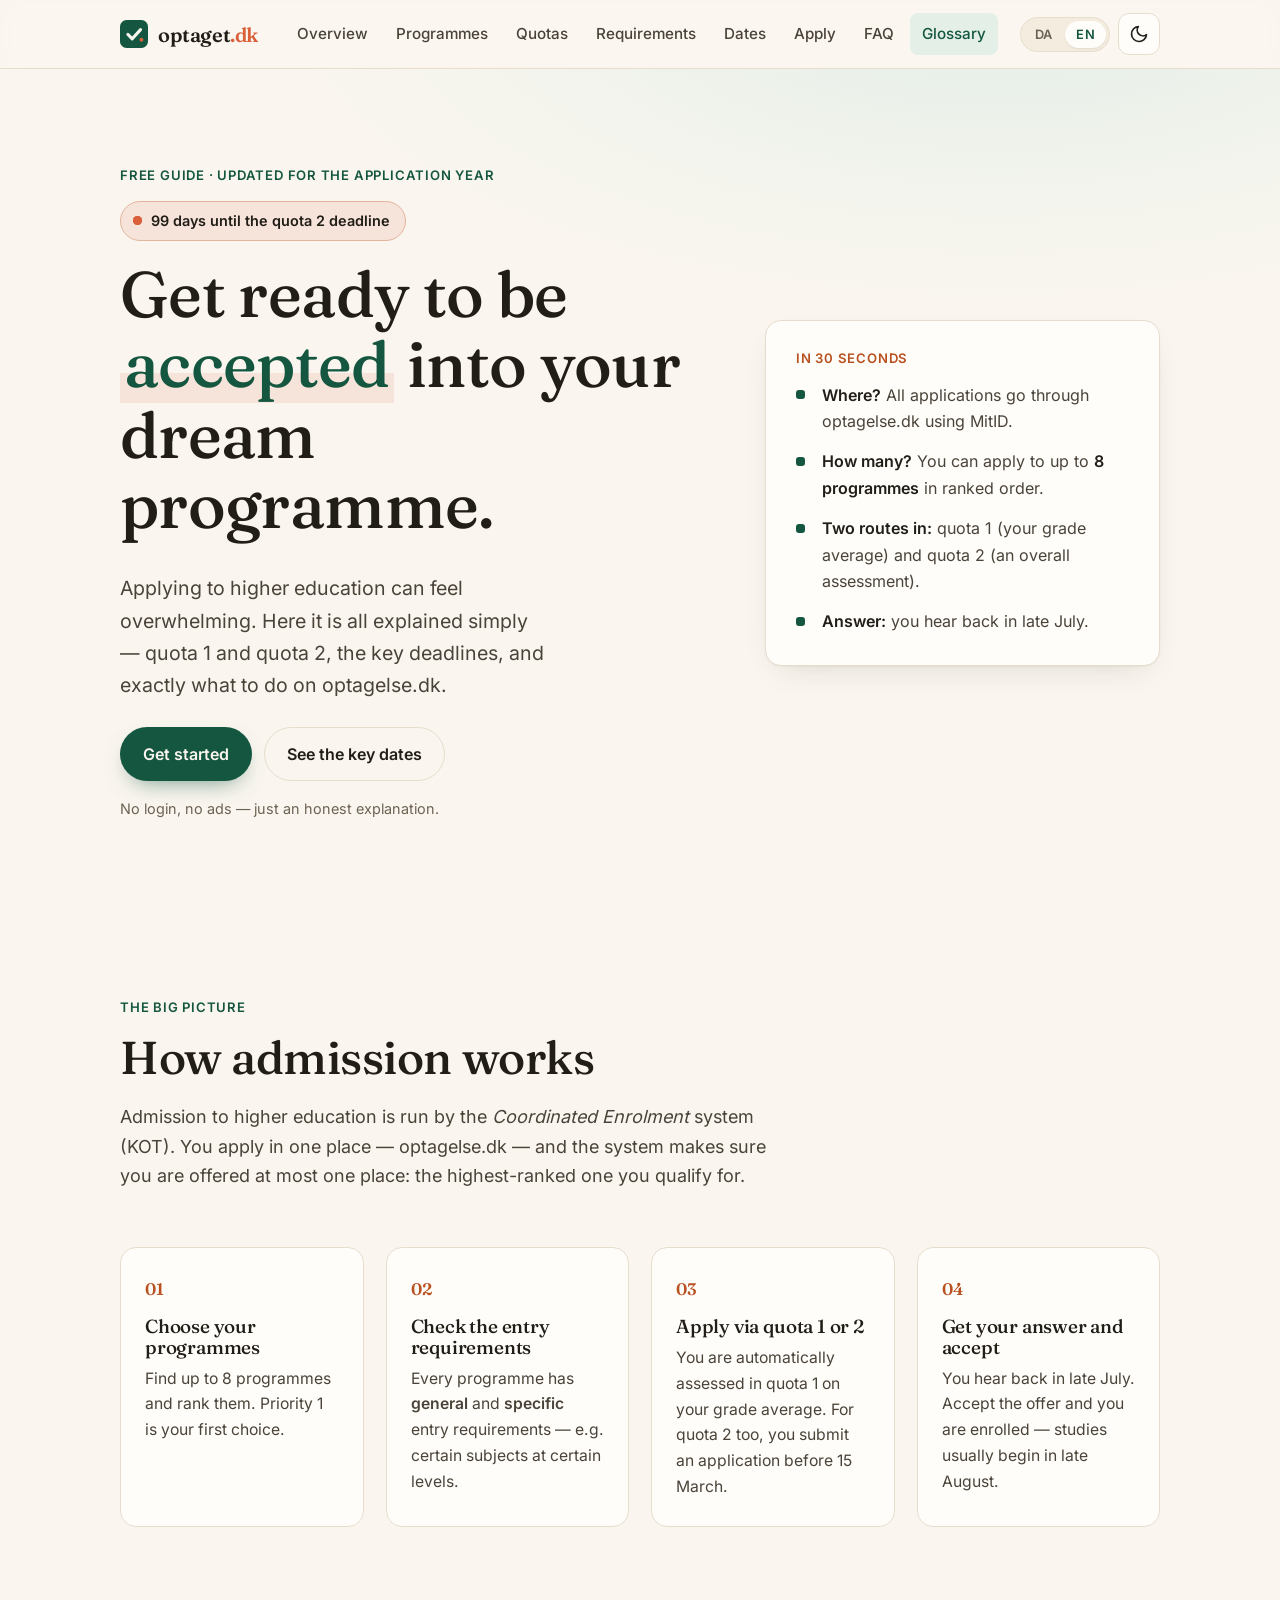
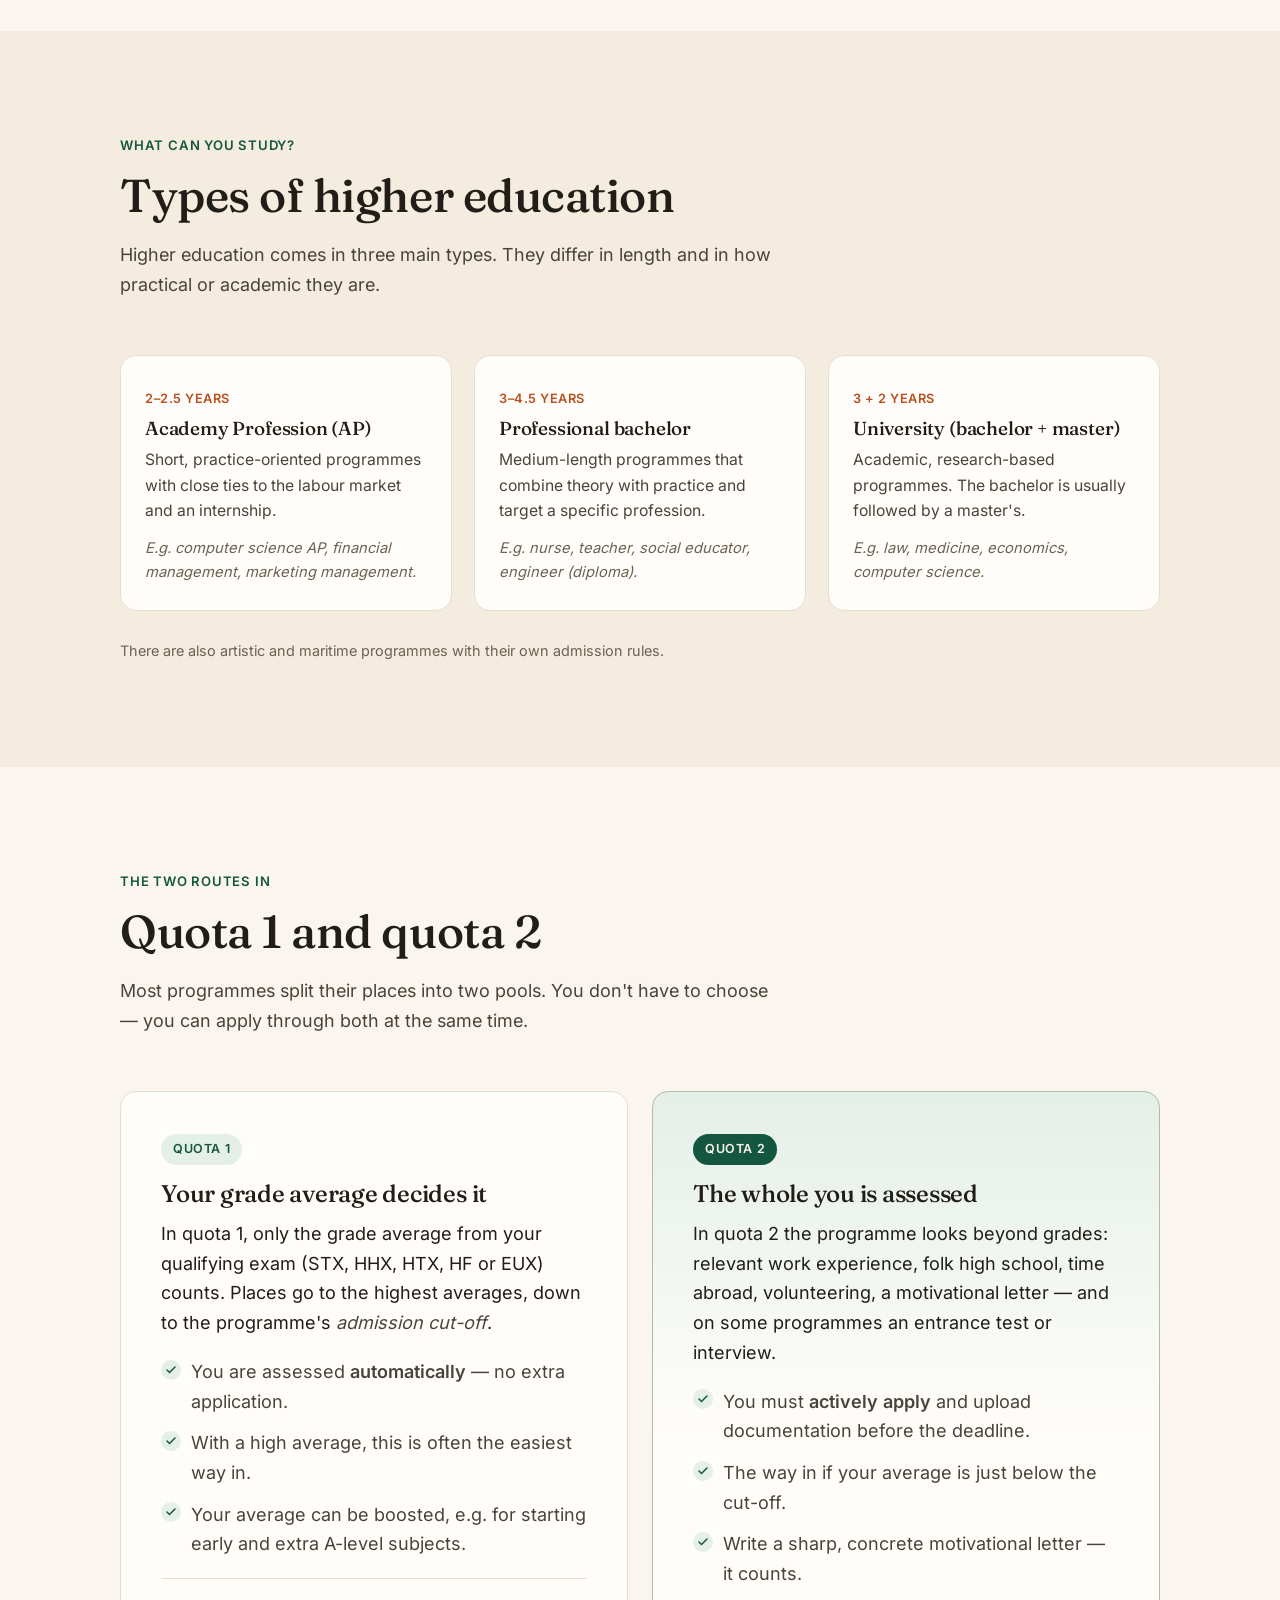
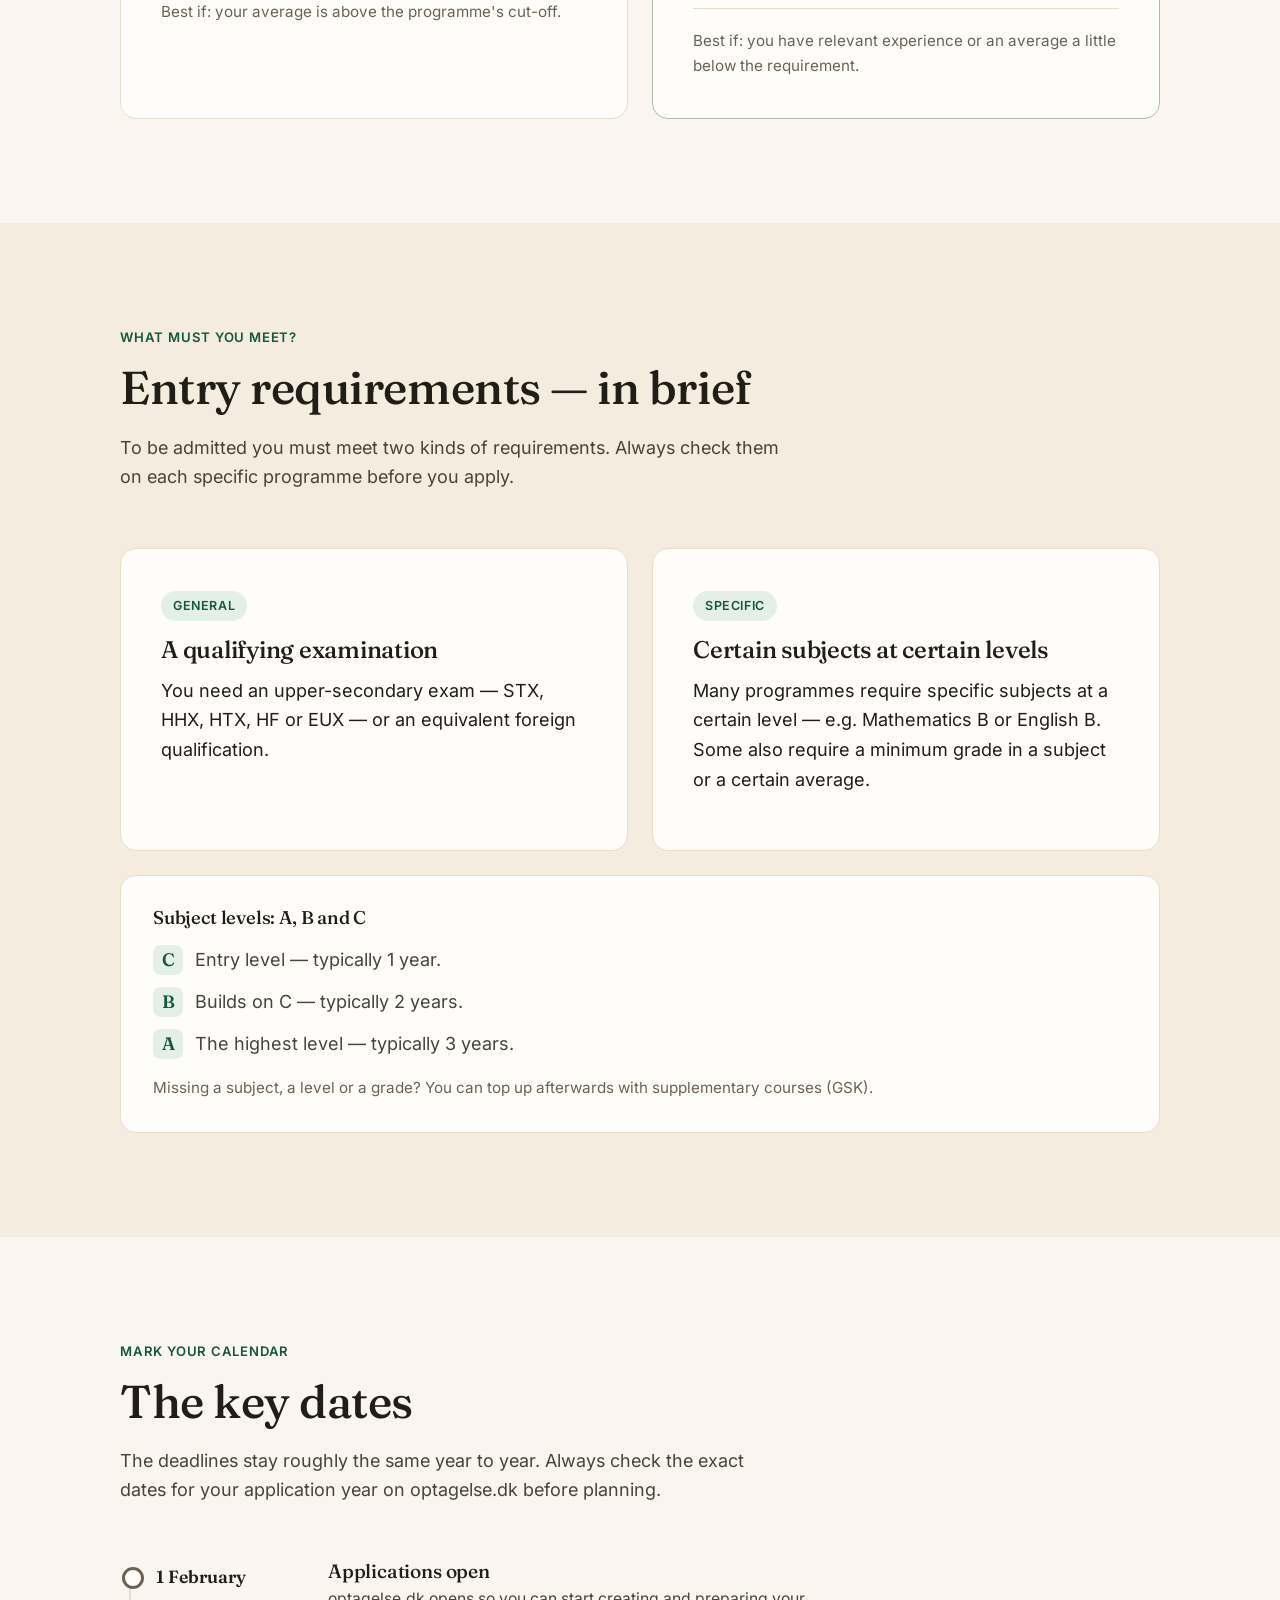
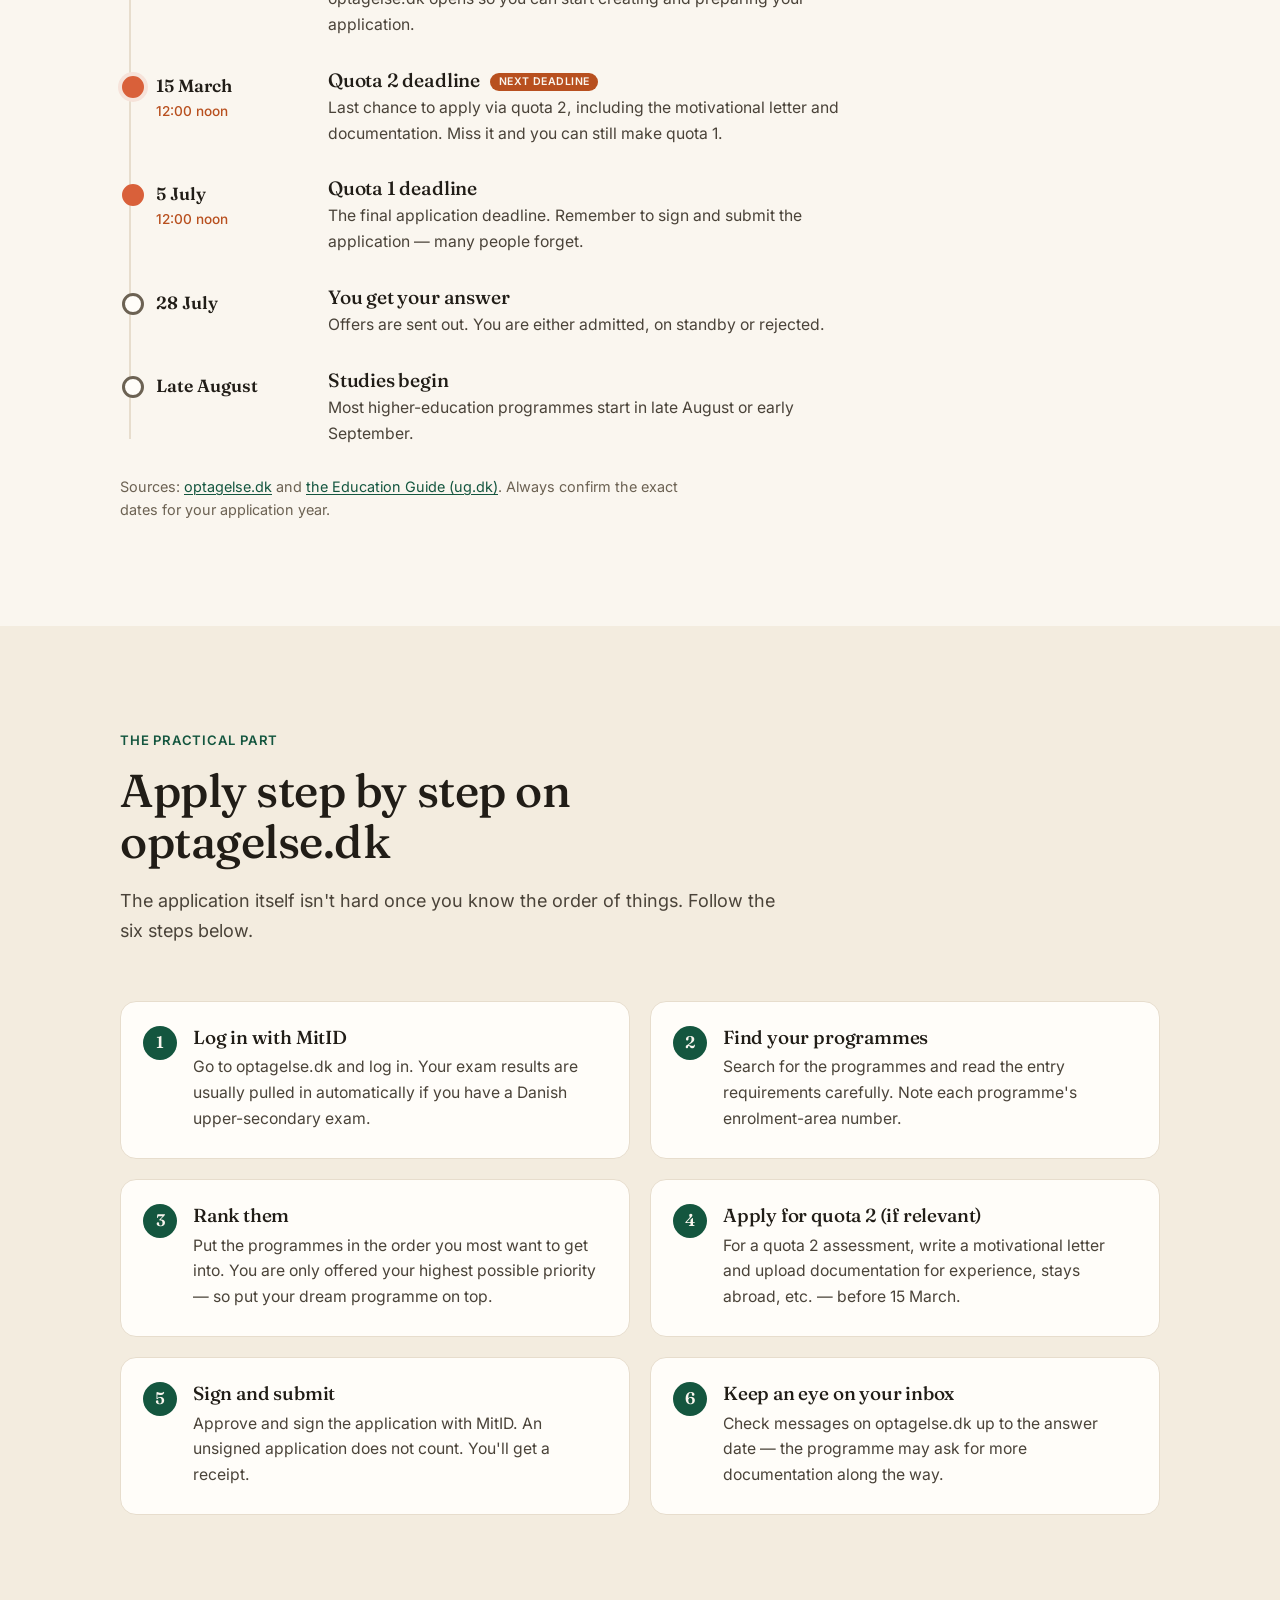
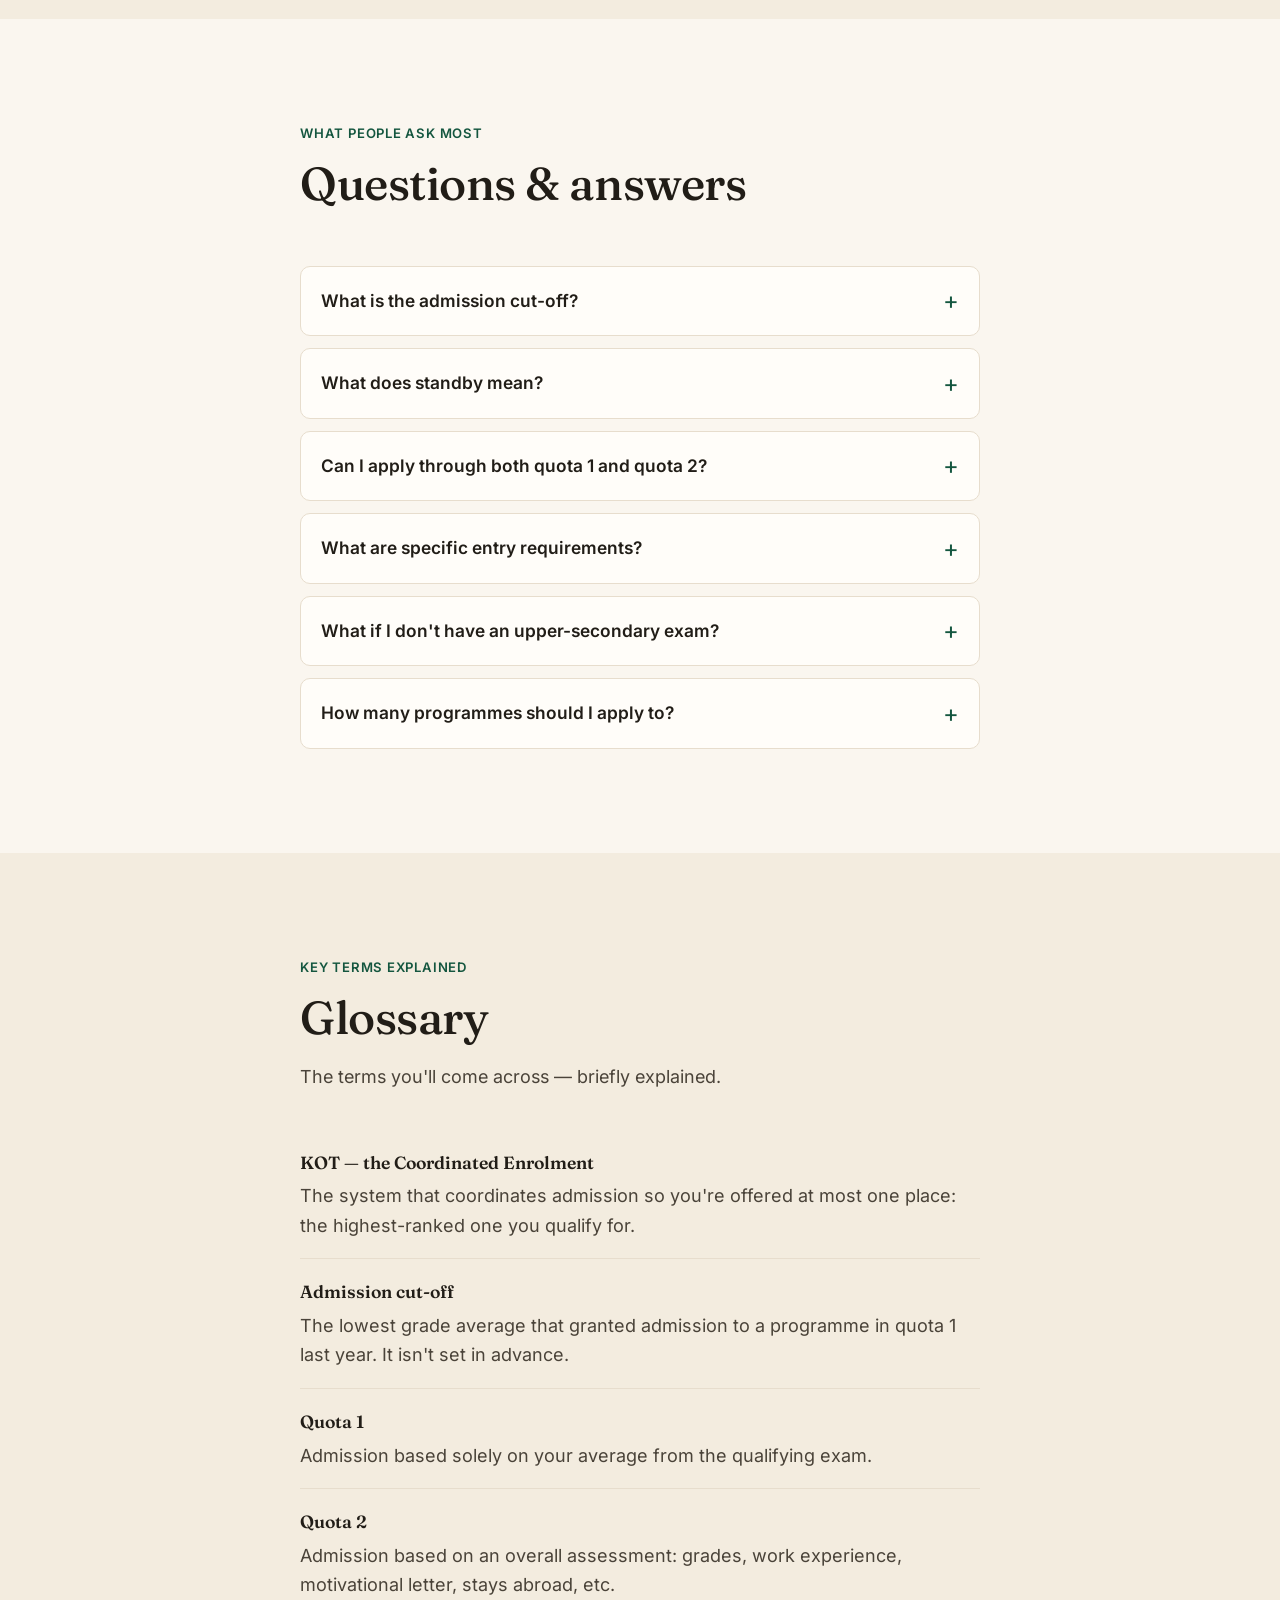
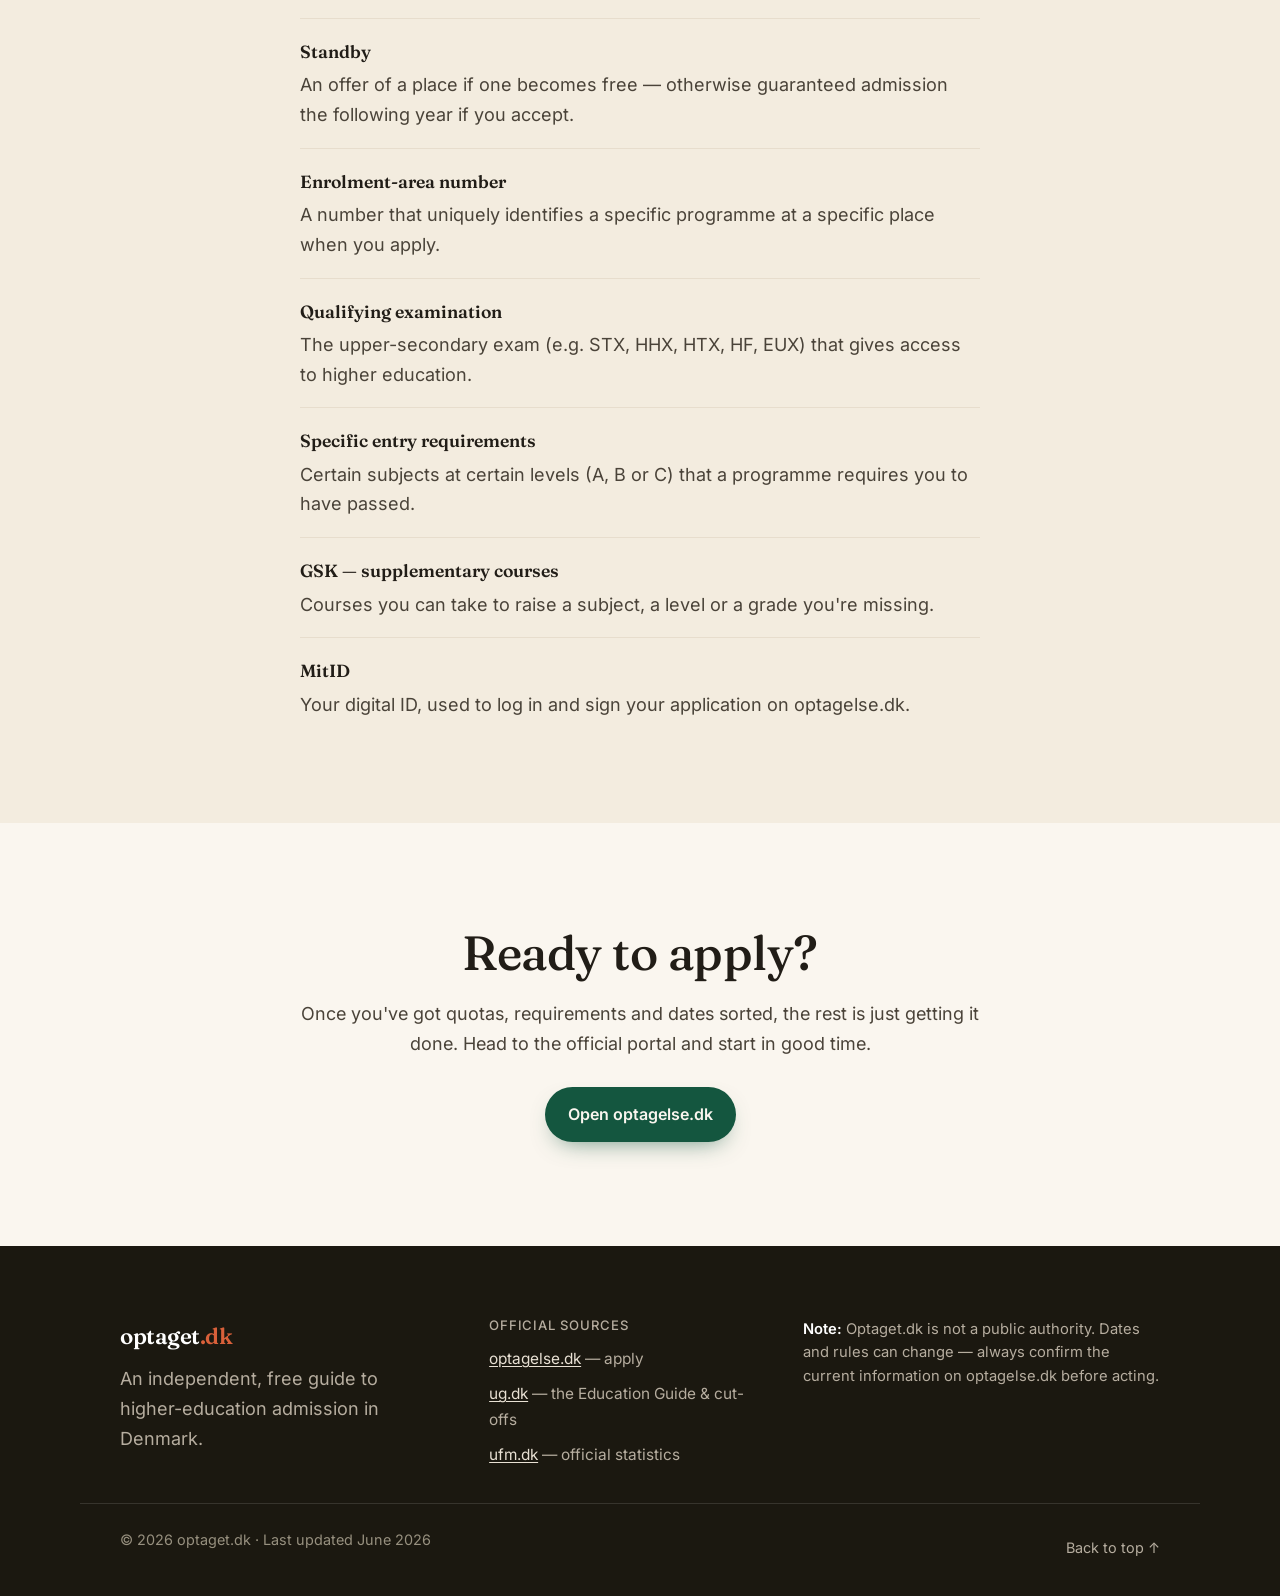
==== commit f0349ebb: "Ret nav-rækkefølge: FAQ før Ordliste, så nav følger indholdet Nav havde Ordliste før FAQ, men i indh" ====
--- a/index.html
+++ b/index.html
@@ -156,8 +156,8 @@
             <li><a href="#requirements" data-i18n="nav.requirements">Adgangskrav</a></li>
             <li><a href="#dates" data-i18n="nav.dates">Datoer</a></li>
             <li><a href="#apply" data-i18n="nav.apply">Ansøgning</a></li>
+            <li><a href="#faq" data-i18n="nav.faq">FAQ</a></li>
             <li><a href="#glossary" data-i18n="nav.glossary">Ordliste</a></li>
-            <li><a href="#faq" data-i18n="nav.faq">FAQ</a></li>
           </ul>
         </nav>
 
@@ -583,10 +583,10 @@
   <script src="assets/app.js" defer></script>
 
   <!-- Cookie-fri statistik (Cloudflare Web Analytics): ingen cookies, intet samtykke-banner.
-       Aktivér ved at indsætte din token fra Cloudflare-dashboardet. Tom token = intet indlæses. -->
+       Tom token = intet indlæses. -->
   <script>
     (function () {
-      var token = ""; // <-- indsæt Cloudflare Web Analytics-token her
+      var token = "02ba2298288a4f5b9c5310f92dc04922";
       if (!token) return;
       var s = document.createElement("script");
       s.defer = true;
--- a/assets/styles.css
+++ b/assets/styles.css
@@ -662,10 +662,11 @@
   .section { padding: 18px 0 !important; }
   .hero { padding: 8px 0 16px !important; background: #fff !important; }
 
-  .feature, .kvote-card, .step, .faq details, .hero-card {
+  .feature, .kvote-card, .step, .faq details, .hero-card, .levels {
     border: 1px solid #ccc !important; background: #fff !important;
     box-shadow: none !important; break-inside: avoid;
   }
+  .gl-item { break-inside: avoid; }
   .kvote-card--accent { background: #fff !important; }
   /* Fald-tilbage: vis FAQ-svar selv hvis JS ikke nåede at folde dem ud */
   .faq details > *:not(summary) { display: block !important; }
